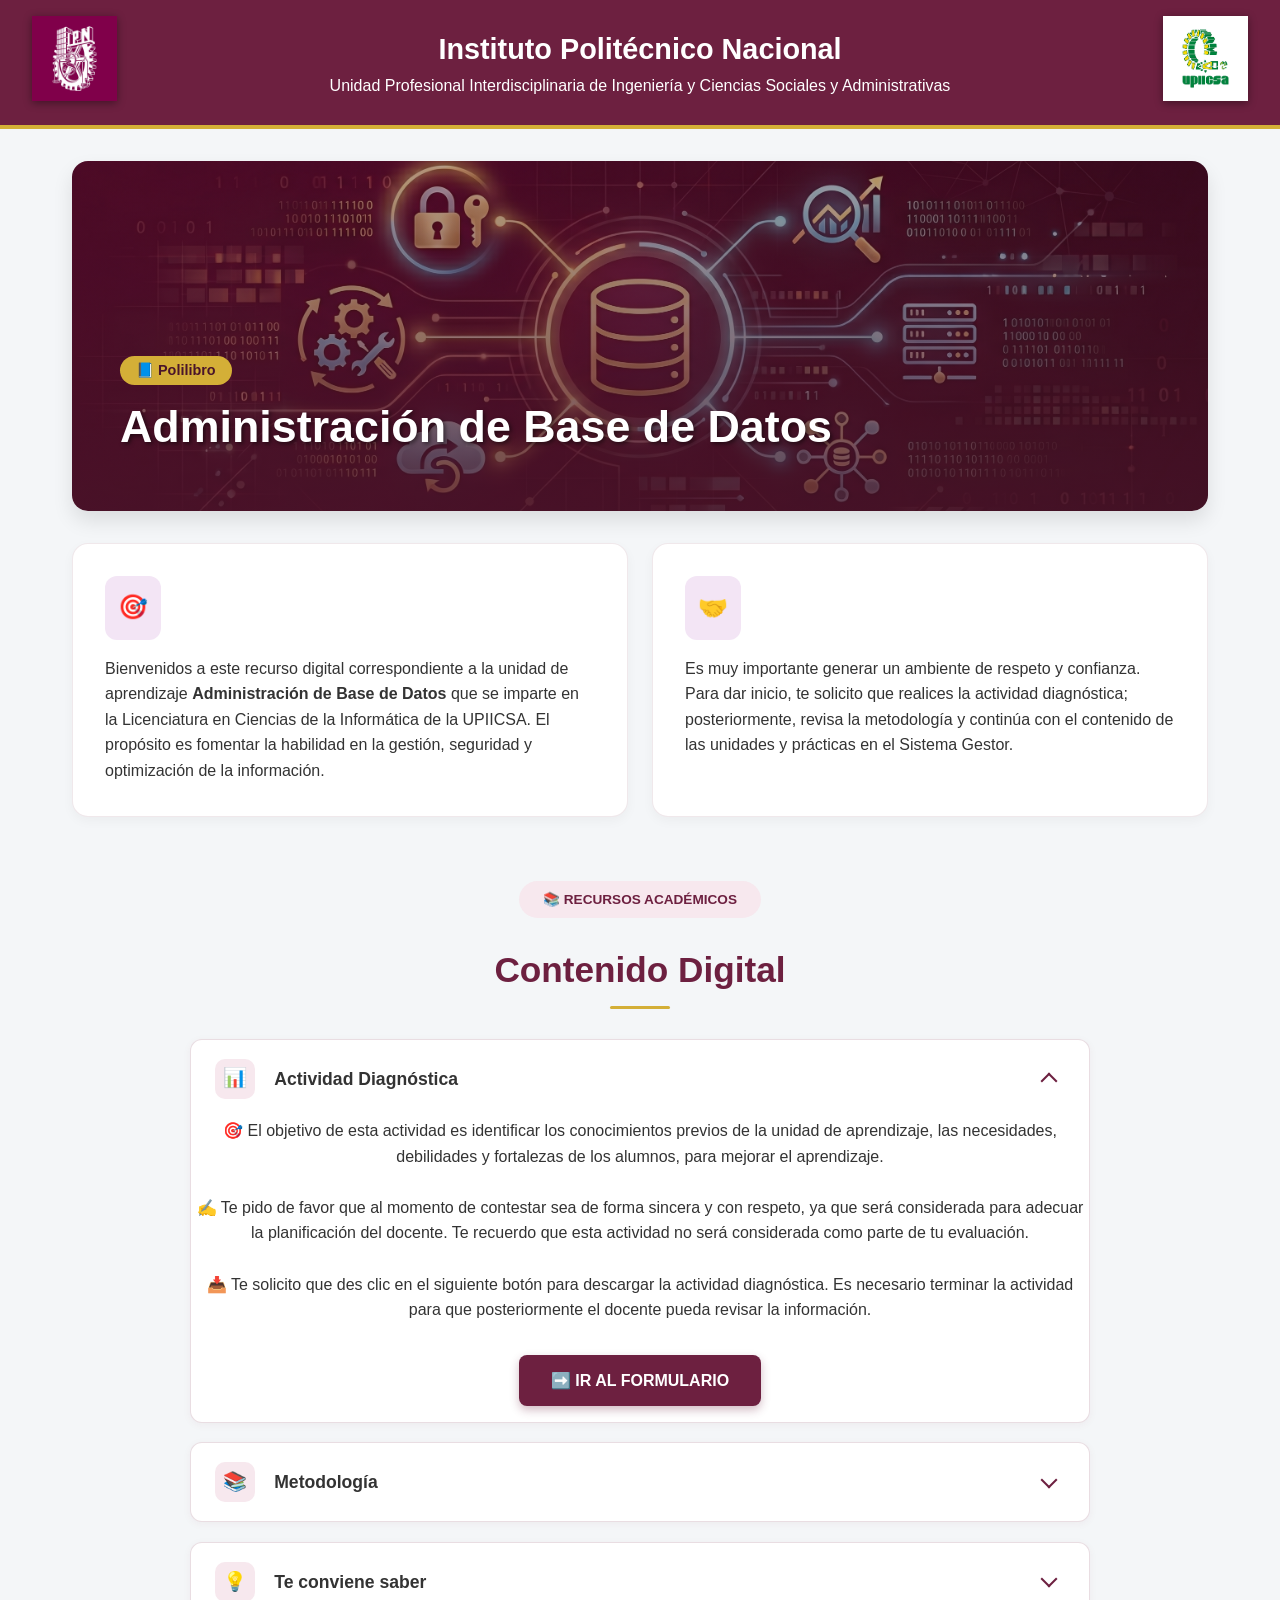
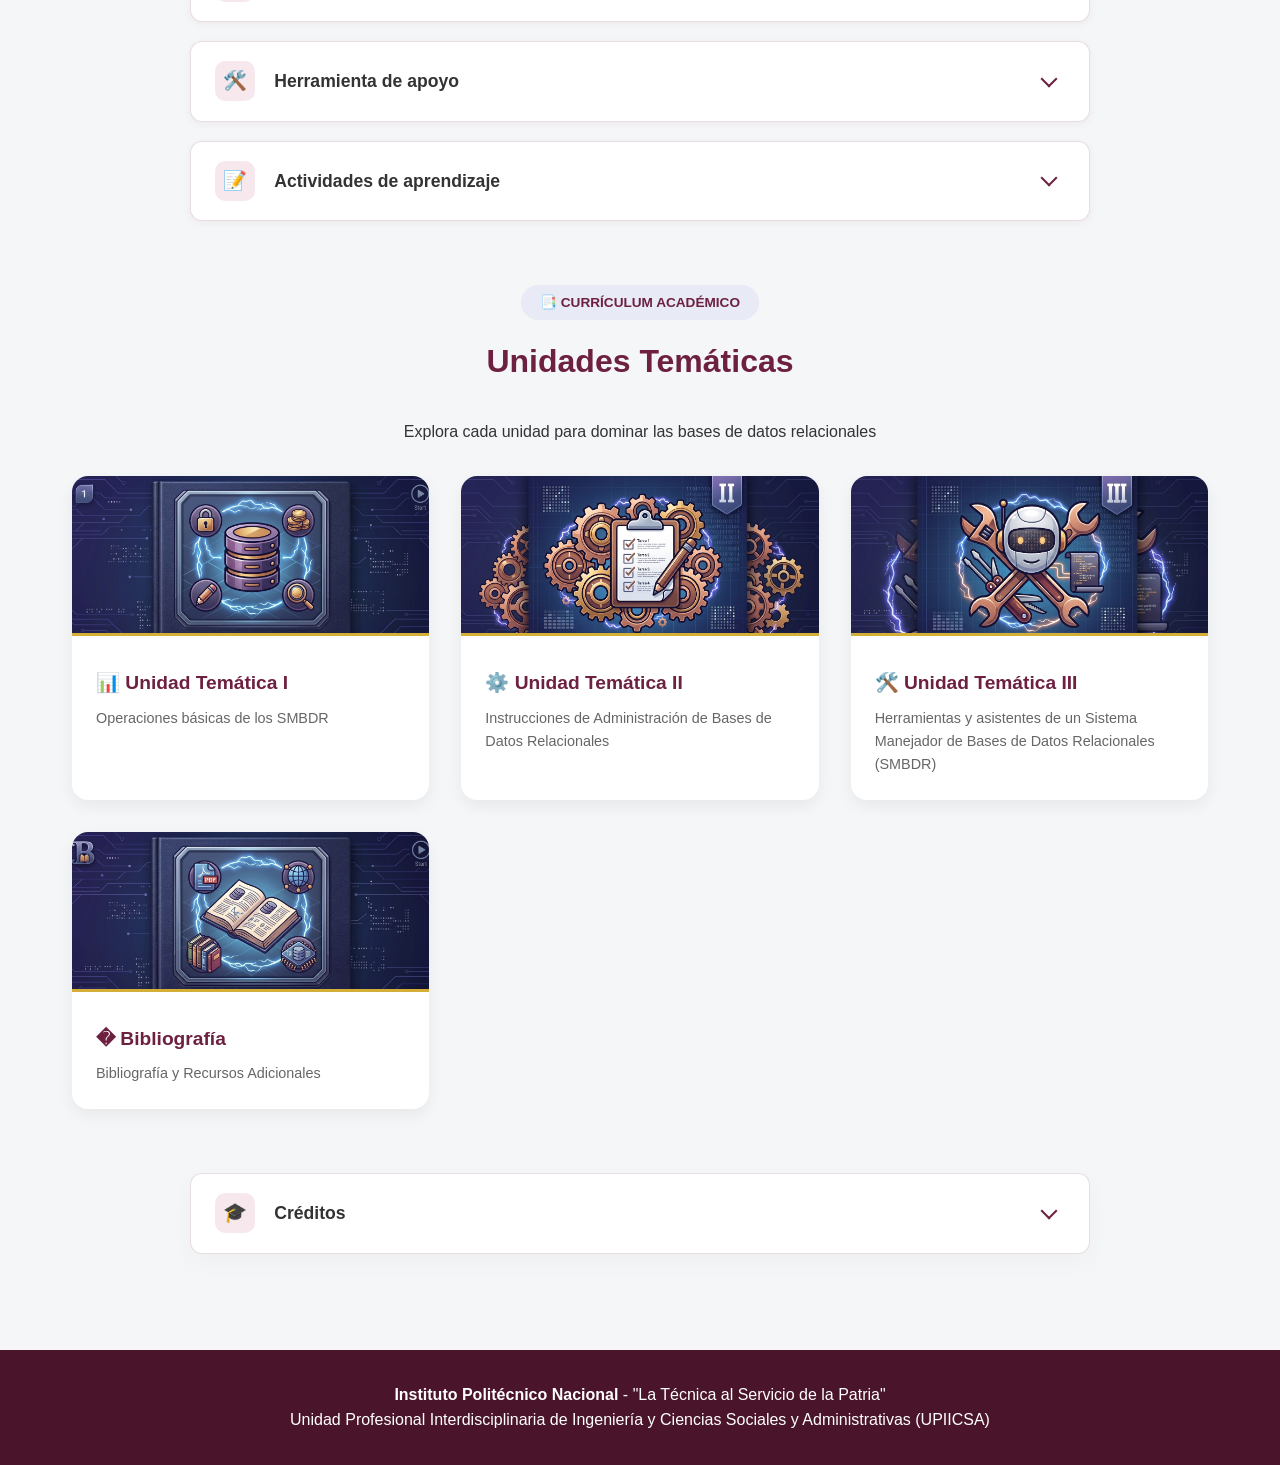
==== index.html @ f5499cb6 "Se adapta la estrucutura del inicio a la solicitada, se agrega bibliografía y glosario, e imagenes" ====
<!DOCTYPE html>
<html lang="es">
<head>
    <meta charset="UTF-8">
    <meta name="viewport" content="width=device-width, initial-scale=1.0">
    <title>Polilibro: Administración de Base de Datos | IPN</title>
    <link rel="stylesheet" href="css/style.css">
</head>
<body>

    <header class="header-institucional">
        <div class="logo">
            <img src="pictures/logoIPN.jpg" alt="Escudo IPN">
        </div>
        <div class="titulos-encabezado">
            <h1>Instituto Politécnico Nacional</h1>
            <div class="subtitle">Unidad Profesional Interdisciplinaria de Ingeniería y Ciencias Sociales y Administrativas</div>
        </div>
        <div class="logo">
            <img src="pictures/logoUPIICSA.png" alt="Escudo UPIICSA">
        </div>
    </header>

    <main>
        <section class="hero-banner">
            <div class="hero-content">
                <span class="tag-pill-hero">📘 Polilibro</span>
                <h2>Administración de Base de Datos</h2>
            </div>
        </section>

        <section class="intro-grid">
            <div class="intro-card">
                <span class="icono-intro">🎯</span>
                <p>Bienvenidos a este recurso digital correspondiente a la unidad de aprendizaje <strong>Administración de Base de Datos</strong> que se imparte en la Licenciatura en Ciencias de la Informática de la UPIICSA. El propósito es fomentar la habilidad en la gestión, seguridad y optimización de la información.</p>
            </div>
            <div class="intro-card">
                <span class="icono-intro">🤝</span>
                <p>Es muy importante generar un ambiente de respeto y confianza. Para dar inicio, te solicito que realices la actividad diagnóstica; posteriormente, revisa la metodología y continúa con el contenido de las unidades y prácticas en el Sistema Gestor.</p>
            </div>
        </section>

        <!-- 3. CONTENIDO DIGITAL (ACORDEÓN) -->
        <section class="seccion-centrada">
            <div style="text-align: center;">
                <span class="tag-pill-recursos">📚 RECURSOS ACADÉMICOS</span>
            </div>
            <h2 class="titulo-morado-linea">Contenido Digital</h2>
            
            <div class="acordeon-container">
                <!-- Actividad Diagnóstica -->
                <details class="acordeon-item" open>
                    <summary>
                        <div class="summary-izq">
                            <span class="icono-box">📊</span> Actividad Diagnóstica
                        </div>
                    </summary>
                    <div class="acordeon-content">
                        <p>🎯 El objetivo de esta actividad es identificar los conocimientos previos de la unidad de aprendizaje, las necesidades, debilidades y fortalezas de los alumnos, para mejorar el aprendizaje.</p>
                        <br>
                        <p>✍️ Te pido de favor que al momento de contestar sea de forma sincera y con respeto, ya que será considerada para adecuar la planificación del docente. Te recuerdo que esta actividad no será considerada como parte de tu evaluación.</p>
                        <br>
                        <p>📥 Te solicito que des clic en el siguiente botón para descargar la actividad diagnóstica. Es necesario terminar la actividad para que posteriormente el docente pueda revisar la información.</p>
                        <div style="text-align: center; margin-top: 2rem; margin-bottom: 1rem;">
                            <a href="#" target="_blank" class="btn-formulario">➡️ IR AL FORMULARIO</a>
                        </div>
                    </div>
                </details>

                <!-- Metodología -->
                <details class="acordeon-item">
                    <summary>
                        <div class="summary-izq">
                            <span class="icono-box">📚</span> Metodología
                        </div>
                    </summary>
                    <div class="acordeon-content"><p>Aprendizaje basado en casos prácticos y diseño de arquitecturas.</p></div>
                </details>

                <!-- Te conviene saber -->
                <details class="acordeon-item">
                    <summary>
                        <div class="summary-izq">
                            <span class="icono-box">💡</span> Te conviene saber
                        </div>
                    </summary>
                    <div class="acordeon-content"><p>Herramientas como ROLLUP y CUBE te darán una ventaja competitiva.</p></div>
                </details>

                <!-- Herramienta de apoyo -->
                <details class="acordeon-item">
                    <summary>
                        <div class="summary-izq">
                            <span class="icono-box">🛠️</span> Herramienta de apoyo
                        </div>
                    </summary>
                    <div class="acordeon-content"><p>Descarga un cliente SQL como DBeaver o DataGrip.</p></div>
                </details>

                <!-- Actividades de aprendizaje -->
                <details class="acordeon-item">
                    <summary>
                        <div class="summary-izq">
                            <span class="icono-box">📝</span> Actividades de aprendizaje
                        </div>
                    </summary>
                    <div class="acordeon-content"><p>Prácticas por unidad: Tablespaces, Roles y Respaldos.</p></div>
                </details>
            </div>
        </section>

        <section class="seccion-centrada">
            <span class="tag-pill">📑 CURRÍCULUM ACADÉMICO</span>
            <h2 class="titulo-morado">Unidades Temáticas</h2>
            <p style="color: var(--gris-texto); margin-bottom: 2rem;">Explora cada unidad para dominar las bases de datos relacionales</p>

            <div class="unidades-cards-grid">
                <a href="paginas/unidad1.html" class="unidad-card-img">
                    <img src="pictures/uni1.png" alt="Unidad 1">
                    <div class="unidad-card-body">
                        <h3>📊 Unidad Temática I</h3>
                        <p>Operaciones básicas de los SMBDR</p>
                    </div>
                </a>

                <a href="paginas/unidad2.html" class="unidad-card-img">
                    <img src="pictures/uni2.png" alt="Unidad 2">
                    <div class="unidad-card-body">
                        <h3>⚙️ Unidad Temática II</h3>
                        <p>Instrucciones de Administración de Bases de Datos Relacionales</p>
                    </div>
                </a>

                <a href="paginas/unidad3.html" class="unidad-card-img">
                    <img src="pictures/uni3.png" alt="Unidad 3">
                    <div class="unidad-card-body">
                        <h3>🛠️ Unidad Temática III</h3>
                        <p>Herramientas y asistentes de un Sistema Manejador de Bases de Datos Relacionales (SMBDR)</p>
                    </div>
                </a>

                <a href="paginas/bibliografia.html" class="unidad-card-img">
                    <img src="pictures/bibliografia.png" alt="Bibliografía">
                    <div class="unidad-card-body">
                        <h3>� Bibliografía</h3>
                        <p>Bibliografía y Recursos Adicionales</p>
                    </div>
                </a>

            </div>
        </section>

        <details class="acordeon-item creditos-section" style="max-width: 900px; margin: 3rem auto 1rem auto;">
            <summary>
                <div class="summary-izq">
                    <span class="icono-box">🎓</span> Créditos
                </div>
            </summary>
            <div class="acordeon-content" style="background-color: var(--blanco);">
                
                <div class="credito-item">
                    <h4>🏛️ Instituto Politécnico Nacional</h4>
                    <p>Unidad Profesional Interdisciplinaria de Ingeniería y Ciencias Sociales y Administrativas (UPIICSA)</p>
                </div>

                <div class="credito-item">
                    <h4>🏛️ Subdirección Academica</h4>
                    <p>Unidad de Tecnología Educativa y Campus Virtual</p>
                </div>

                <div class="credito-divisor">
                    <h4>✍️ Autores</h4>
                </div>

                <div class="credito-item">
                    <p class="autor-nombre"><strong>M. en E. Ruth Blas Vázquez</strong></p>
                    <p class="autor-desc">Información del docente próximamentA EDITAR</p>
                </div>

                <div class="credito-divisor">
                    <h4>⚙️ Producción</h4>
                </div>

                <div class="credito-item">
                    <h4>📁 Jefatura UTEyCV</h4>
                    <p>Ing. A EDITAR</p>
                </div>

                <div class="credito-item">
                    <h4>📐 Diseño instruccional</h4>
                    <p>Alexis Uriel Cadena Pérez (Servicio Social)</p>
                </div>

                <div class="credito-item">
                    <h4>🎨 Diseño gráfico</h4>
                    <p>Alexis Uriel Cadena Pérez (Servicio Social)</p>
                </div>

                <div class="credito-item">
                    <h4>💻 Programación web</h4>
                    <p>Alexis Uriel Cadena Pérez (Servicio Social)</p>
                </div>

            </div>
        </details>
    </main>

    <footer class="footer-institucional">
        <p><strong>Instituto Politécnico Nacional</strong> - "La Técnica al Servicio de la Patria"</p>
        <p>Unidad Profesional Interdisciplinaria de Ingeniería y Ciencias Sociales y Administrativas (UPIICSA)</p>
    </footer>

</body>
</html>
---- css/style.css ----
/* style.css - Diseño del Polilibro IPN */

html {
    /* Le dice al navegador que deje un margen superior al hacer clic en un enlace interno */
    scroll-padding-top: 160px; 
    
    /* Agrega un efecto de deslizamiento suave al hacer scroll (opcional pero muy recomendado) */
    scroll-behavior: smooth; 
}

/* Paleta de colores institucionales IPN */
:root {
    --guinda: #6D2040;
    --guinda-oscuro: #4A152A;
    --blanco: #FFFFFF;
    --gris-fondo: #F4F6F8;
    --gris-texto: #333333;
    --dorado: #D4AF37;

}

* {
    margin: 0;
    padding: 0;
    box-sizing: border-box;
    font-family: 'Segoe UI', Tahoma, Geneva, Verdana, sans-serif;
}

body {
    background-color: var(--gris-fondo);
    color: var(--gris-texto);
    line-height: 1.6;

    /* === NUEVAS REGLAS PARA EL FOOTER === */
    display: flex;
    flex-direction: column;
    min-height: 100vh; /* 100vh significa el 100% de la altura visible de la ventana */
}

/* Encabezado Institucional */
header {
    background-color: var(--guinda);
    color: var(--blanco);
    padding: 1rem 2rem; 
    display: flex;
    justify-content: space-between;
    align-items: center;
    border-bottom: 4px solid var(--dorado);
}

.titulos-encabezado {
    text-align: center;
    flex-grow: 1; /* Permite que el texto tome el espacio central disponible */
    padding: 0 1rem;
}

header h1 {
    font-size: 1.8rem;
    font-weight: 600;
}

/* Estilos para los escudos */
.logo img {
    height: 85px; /* Controla qué tan altos se ven los escudos */
    width: auto;
    object-fit: contain;
    filter: drop-shadow(0px 2px 4px rgba(0,0,0,0.4)); /* Sombreado sutil para resaltar sobre el guinda */
    transition: transform 0.3s ease;
}

.logo img:hover {
    transform: scale(1.05); /* Pequeño efecto al pasar el mouse */
}

/* Ajuste para pantallas pequeñas (Celulares) */
@media (max-width: 768px) {
    header {
        flex-direction: column;
        gap: 1rem;
    }
    .logo img {
        height: 65px;
    }
}

/* Barra de Navegación */
nav {
    background-color: var(--guinda-oscuro);
    padding: 0.8rem 2rem;
    /* === NUEVAS REGLAS PARA FIJAR LA BARRA === */
    position: sticky;
    top: 0; /* Le indica que se pegue justo en el borde superior (0px) */
    z-index: 1000; /* Asegura que la barra pase por ENCIMA del texto y no por debajo */
    box-shadow: 0 4px 6px rgba(0,0,0,0.3); /* Le agrega una sombra para que resalte al scrollear */
}

nav ul {
    list-style: none;
    display: flex;
    gap: 2rem;
    flex-wrap: wrap;
}

nav a {
    color: var(--blanco);
    text-decoration: none;
    font-weight: 500;
    transition: color 0.3s;
}

nav a:hover {
    color: var(--dorado);
}

/* Contenedor Principal */
main {
    max-width: 1200px;
    margin: 2rem auto;
    padding: 0 2rem;
}

/* Sección de Presentación */
.hero {
    background-color: var(--blanco);
    padding: 3rem;
    border-radius: 8px;
    box-shadow: 0 4px 6px rgba(0,0,0,0.05);
    margin-bottom: 2rem;
    border-left: 6px solid var(--guinda);
}

.hero h2 {
    color: var(--guinda);
    margin-bottom: 1rem;
    font-size: 2rem;
}

/* Grid de Unidades Temáticas con Numeración Automática */
.unidades-grid {
    display: grid;
    grid-template-columns: repeat(auto-fit, minmax(300px, 1fr));
    gap: 1.5rem;
    margin-top: 2rem;
    counter-reset: unidad; /* 1. Inicia el contador general de unidades */
}

.unidad-card {
    background: var(--blanco);
    padding: 1.5rem;
    border-radius: 8px;
    box-shadow: 0 2px 4px rgba(0,0,0,0.05);
    transition: transform 0.2s, box-shadow 0.2s;
    border-top: 4px solid var(--dorado);
    counter-increment: unidad; /* 2. Suma 1 al contador por cada tarjeta */
}

.unidad-card:hover {
    transform: translateY(-5px);
    box-shadow: 0 6px 12px rgba(0,0,0,0.1);
}

.unidad-card h3 {
    color: var(--guinda);
    margin-bottom: 0.5rem;
    font-size: 1.2rem;
}

/* === AQUÍ OCURRE LA MAGIA DE LA NUMERACIÓN === */
.unidad-card ul {
    list-style-type: none; /* 3. Quita las viñetas de puntitos */
    margin-left: 0;
    margin-top: 0.8rem;
    padding-left: 0;
    counter-reset: subtema; /* 4. Reinicia el contador de subtemas en cada tarjeta */
}

.unidad-card li {
    counter-increment: subtema; /* 5. Suma 1 a cada subtema de la lista */
    margin-bottom: 0.5rem;
    position: relative;
    padding-left: 2.2rem; /* 6. Deja espacio a la izquierda para el número */
    font-size: 0.95rem;
}

.unidad-card li::before {
    content: counter(unidad) "." counter(subtema); /* 7. Escribe "1.1", "2.1", etc. */
    position: absolute;
    left: 0;
    color: var(--guinda); /* Color institucional para los números */
    font-weight: bold;
}

/* Pie de página */
footer {
    background-color: var(--guinda-oscuro);
    color: var(--blanco);
    text-align: center;
    padding: 2rem;
    margin-top: 3rem;
}

/* Botón para entrar a las unidades */
.btn-unidad {
    display: inline-block;
    margin-top: 1.2rem;
    padding: 0.6rem 1.2rem;
    background-color: var(--guinda);
    color: var(--blanco);
    text-decoration: none;
    border-radius: 4px;
    font-size: 0.9rem;
    font-weight: bold;
    transition: background-color 0.3s;
}

.btn-unidad:hover {
    background-color: var(--dorado);
    color: var(--guinda-oscuro);
}

/* =========================================
   NUEVO DISEÑO DASHBOARD (INICIO)
   ========================================= */

/* Hero Banner con Imagen de Fondo */
.hero-banner {
    /* Cambia la URL por la imagen retro/tecnológica que vayas a usar */
    background: linear-gradient(rgba(74, 21, 42, 0.4), rgba(74, 21, 42, 0.8)), url('../pictures/banner.png');
    background-size: cover;
    background-position: center;
    border-radius: 16px;
    height: 350px;
    display: flex;
    align-items: flex-end;
    padding: 3rem;
    margin-bottom: 2rem;
    box-shadow: 0 10px 20px rgba(0,0,0,0.1);
}

.hero-content h2 {
    color: var(--blanco);
    font-size: 2.8rem;
    text-shadow: 2px 2px 4px rgba(0,0,0,0.5);
    margin-top: 0.5rem;
}

/* Etiquetas estilo "Píldora" */
.tag-pill-hero {
    background-color: var(--dorado);
    color: var(--guinda-oscuro);
    padding: 0.4rem 1rem;
    border-radius: 20px;
    font-weight: bold;
    font-size: 0.9rem;
}

.tag-pill {
    background-color: #E8EAF6;
    color: var(--guinda);
    padding: 0.4rem 1.2rem;
    border-radius: 20px;
    font-weight: 600;
    font-size: 0.85rem;
    display: inline-block;
    margin-bottom: 1rem;
}

/* Tarjetas de Introducción Superiores */
.intro-grid {
    display: grid;
    grid-template-columns: 1fr 1fr;
    gap: 1.5rem;
    margin-bottom: 4rem;
}

.intro-card {
    background-color: var(--blanco);
    padding: 2rem;
    border-radius: 16px;
    box-shadow: 0 4px 12px rgba(0,0,0,0.04);
    border: 1px solid rgba(109, 32, 64, 0.1);
}

.icono-intro {
    background-color: #F3E5F5;
    padding: 0.8rem;
    border-radius: 12px;
    font-size: 1.5rem;
    display: inline-block;
    margin-bottom: 1rem;
}

/* Secciones centradas (Contenido Digital y Unidades) */
.seccion-centrada {
    text-align: center;
    margin-bottom: 4rem;
}

.titulo-morado {
    color: var(--guinda);
    font-size: 2rem;
    margin-bottom: 2rem;
}

/* Grid de las Unidades con Imagen (Tarjetas visuales) */
.unidades-cards-grid {
    display: grid;
    grid-template-columns: repeat(auto-fit, minmax(280px, 1fr));
    gap: 2rem;
    text-align: left; /* Regresa el texto a la izquierda dentro de las tarjetas */
}

.unidad-card-img {
    background-color: var(--blanco);
    border-radius: 16px;
    overflow: hidden;
    text-decoration: none;
    color: var(--gris-texto);
    box-shadow: 0 6px 16px rgba(0,0,0,0.06);
    transition: transform 0.3s ease, box-shadow 0.3s ease;
    display: block; /* Para que toda la tarjeta sea clickable */
}

.unidad-card-img:hover {
    transform: translateY(-8px);
    box-shadow: 0 12px 24px rgba(109, 32, 64, 0.15); /* Sombra guinda al hacer hover */
}

.unidad-card-img img {
    width: 100%;
    height: 160px;
    object-fit: cover;
    border-bottom: 3px solid var(--dorado);
}

.unidad-card-body {
    padding: 1.5rem;
}

.unidad-card-body h3 {
    color: var(--guinda);
    font-size: 1.2rem;
    margin-bottom: 0.5rem;
}

.unidad-card-body p {
    font-size: 0.9rem;
    color: #666;
}

/* =========================================
   DISEÑO DEL CONTENIDO DIGITAL (Acordeón Guinda/Oro)
   ========================================= */

/* Píldora Superior (Recursos Académicos) */
.tag-pill-recursos {
    background-color: #F7E8EE; /* Fondo guinda muy claro */
    color: #6D2040; /* Texto guinda IPN */
    padding: 0.5rem 1.5rem;
    border-radius: 25px;
    font-weight: 600;
    font-size: 0.85rem;
    display: inline-flex;
    align-items: center;
    gap: 0.5rem;
    margin-bottom: 1.5rem;
}

/* Título Principal con la línea inferior dorada */
.titulo-morado-linea {
    color: #6D2040; /* Texto Guinda */
    font-size: 2.2rem;
    margin-bottom: 2.5rem;
    position: relative;
    display: inline-block;
}

.titulo-morado-linea::after {
    content: '';
    position: absolute;
    bottom: -10px;
    left: 50%;
    transform: translateX(-50%);
    width: 60px;
    height: 3px;
    background-color: #D4AF37; /* Línea decorativa dorada IPN */
    border-radius: 2px;
}

/* Contenedor del Acordeón */
.acordeon-container {
    max-width: 900px;
    margin: 0 auto;
    display: flex;
    flex-direction: column;
    gap: 1.2rem;
}

/* Tarjeta individual del acordeón */
.acordeon-item {
    background-color: var(--blanco);
    border: 1px solid rgba(109, 32, 64, 0.15); /* Borde guinda transparente */
    border-radius: 12px;
    overflow: hidden;
    box-shadow: 0 2px 8px rgba(109, 32, 64, 0.05); /* Sombra guinda muy sutil */
    transition: all 0.3s ease;
}

.acordeon-item:hover {
    box-shadow: 0 4px 12px rgba(109, 32, 64, 0.15);
    border-color: #6D2040; /* El borde se pinta de guinda al pasar el mouse */
}

/* Encabezado clickable del acordeón */
.acordeon-item summary {
    padding: 1.2rem 1.5rem;
    font-weight: 600;
    font-size: 1.1rem;
    color: #333333; /* Texto gris oscuro */
    cursor: pointer;
    list-style: none;
    display: flex;
    align-items: center;
    justify-content: space-between;
    user-select: none;
}

.acordeon-item summary::-webkit-details-marker {
    display: none;
}

/* Acomodo del texto y el ícono a la izquierda */
.summary-izq {
    display: flex;
    align-items: center;
}

/* Cuadro de fondo para los íconos */
.icono-box {
    background-color: #F7E8EE; /* Fondo guinda claro */
    width: 40px;
    height: 40px;
    border-radius: 10px;
    margin-right: 1.2rem;
    font-size: 1.2rem;
    display: inline-flex;
    align-items: center;
    justify-content: center;
}

/* Flechita personalizada a la derecha (Dibujada con CSS en lugar de texto) */
.acordeon-item summary::after {
    content: ''; /* Quitamos la letra V */
    display: inline-block;
    width: 10px; /* Ancho de la flecha */
    height: 10px; /* Alto de la flecha */
    border-right: 2.5px solid #6D2040; /* Línea derecha guinda */
    border-bottom: 2.5px solid #6D2040; /* Línea inferior guinda */
    transform: rotate(45deg); /* Rotamos el cuadrado para que apunte hacia abajo */
    transition: transform 0.3s ease;
    margin-right: 10px;
    margin-top: -5px; /* Ajuste para centrarla verticalmente */
}

/* Al abrir el acordeón, la flecha gira hacia arriba */
.acordeon-item[open] summary::after {
    transform: rotate(225deg);
    margin-top: 5px; /* Ajuste fino al girar */
}

/* =========================================
   BOTÓN DEL FORMULARIO (Actividad Diagnóstica)
   ========================================= */

.btn-formulario {
    background-color: #6D2040; /* Guinda IPN */
    color: #ffffff;
    padding: 0.8rem 2rem;
    border-radius: 8px;
    text-decoration: none;
    font-weight: bold;
    display: inline-block;
    transition: background-color 0.3s ease, transform 0.2s ease, color 0.3s ease;
    box-shadow: 0 4px 10px rgba(109, 32, 64, 0.3); /* Sombra guinda */
}

.btn-formulario:hover {
    background-color: #D4AF37; /* Cambia a Dorado IPN al pasar el mouse */
    transform: translateY(-2px);
    color: #4A152A; /* El texto se vuelve guinda oscuro para contrastar con el dorado */
}


/* =========================================
   SECCIÓN DE CRÉDITOS (Diseño Visual Premium)
   ========================================= */

/* Suavizamos el borde y añadimos una sombra muy tenue para darle profundidad */
.creditos-section {
    border: 1px solid rgba(109, 32, 64, 0.15);
    border-radius: 12px;
    box-shadow: 0 8px 24px rgba(0,0,0,0.03);
}

/* Damos mucho más "respiro" (padding) adentro de la caja */
.creditos-section .acordeon-content {
    padding: 1.5rem 2.5rem 2.5rem 2.5rem;
}

.credito-item {
    margin-bottom: 1.8rem;
    text-align: left;
}

/* Títulos más limpios, oscuros y con mejor peso visual */
.credito-item h4 {
    color: #2D3748; /* Gris oscuro muy elegante */
    font-size: 1.05rem;
    font-weight: 600;
    margin-bottom: 0.4rem;
    display: flex;
    align-items: center;
    gap: 0.6rem;
}

/* Textos descriptivos mejor alineados y con un tono más suave */
.credito-item p {
    margin-left: 2.1rem; /* Alineación perfecta con el título, saltando el emoji */
    color: #4A5568; /* Gris medio para no cansar la vista */
    font-size: 0.95rem;
    margin-bottom: 0;
    line-height: 1.5;
}

/* === LA MAGIA: Divisores con línea inferior para separar secciones === */
.credito-divisor {
    margin-top: 3rem;
    margin-bottom: 1.5rem;
    padding-bottom: 0.5rem;
    border-bottom: 2px solid rgba(109, 32, 64, 0.1); /* Línea guinda muy tenue */
}

.credito-divisor h4 {
    color: #6D2040; /* Guinda IPN */
    font-size: 1.1rem;
    font-weight: 700;
    text-transform: uppercase; /* Letras mayúsculas para denotar sección */
    letter-spacing: 0.5px;
    display: flex;
    align-items: center;
    gap: 0.5rem;
    margin: 0;
}

/* Ajustes especiales para el bloque de Autores */
.autor-nombre {
    margin-left: 0 !important;
    color: #2D3748 !important;
    font-size: 1.05rem !important;
    font-weight: 600;
}

.autor-desc {
    margin-left: 0 !important;
    font-style: italic;
    color: #718096 !important;
    margin-top: 0.2rem !important;
}
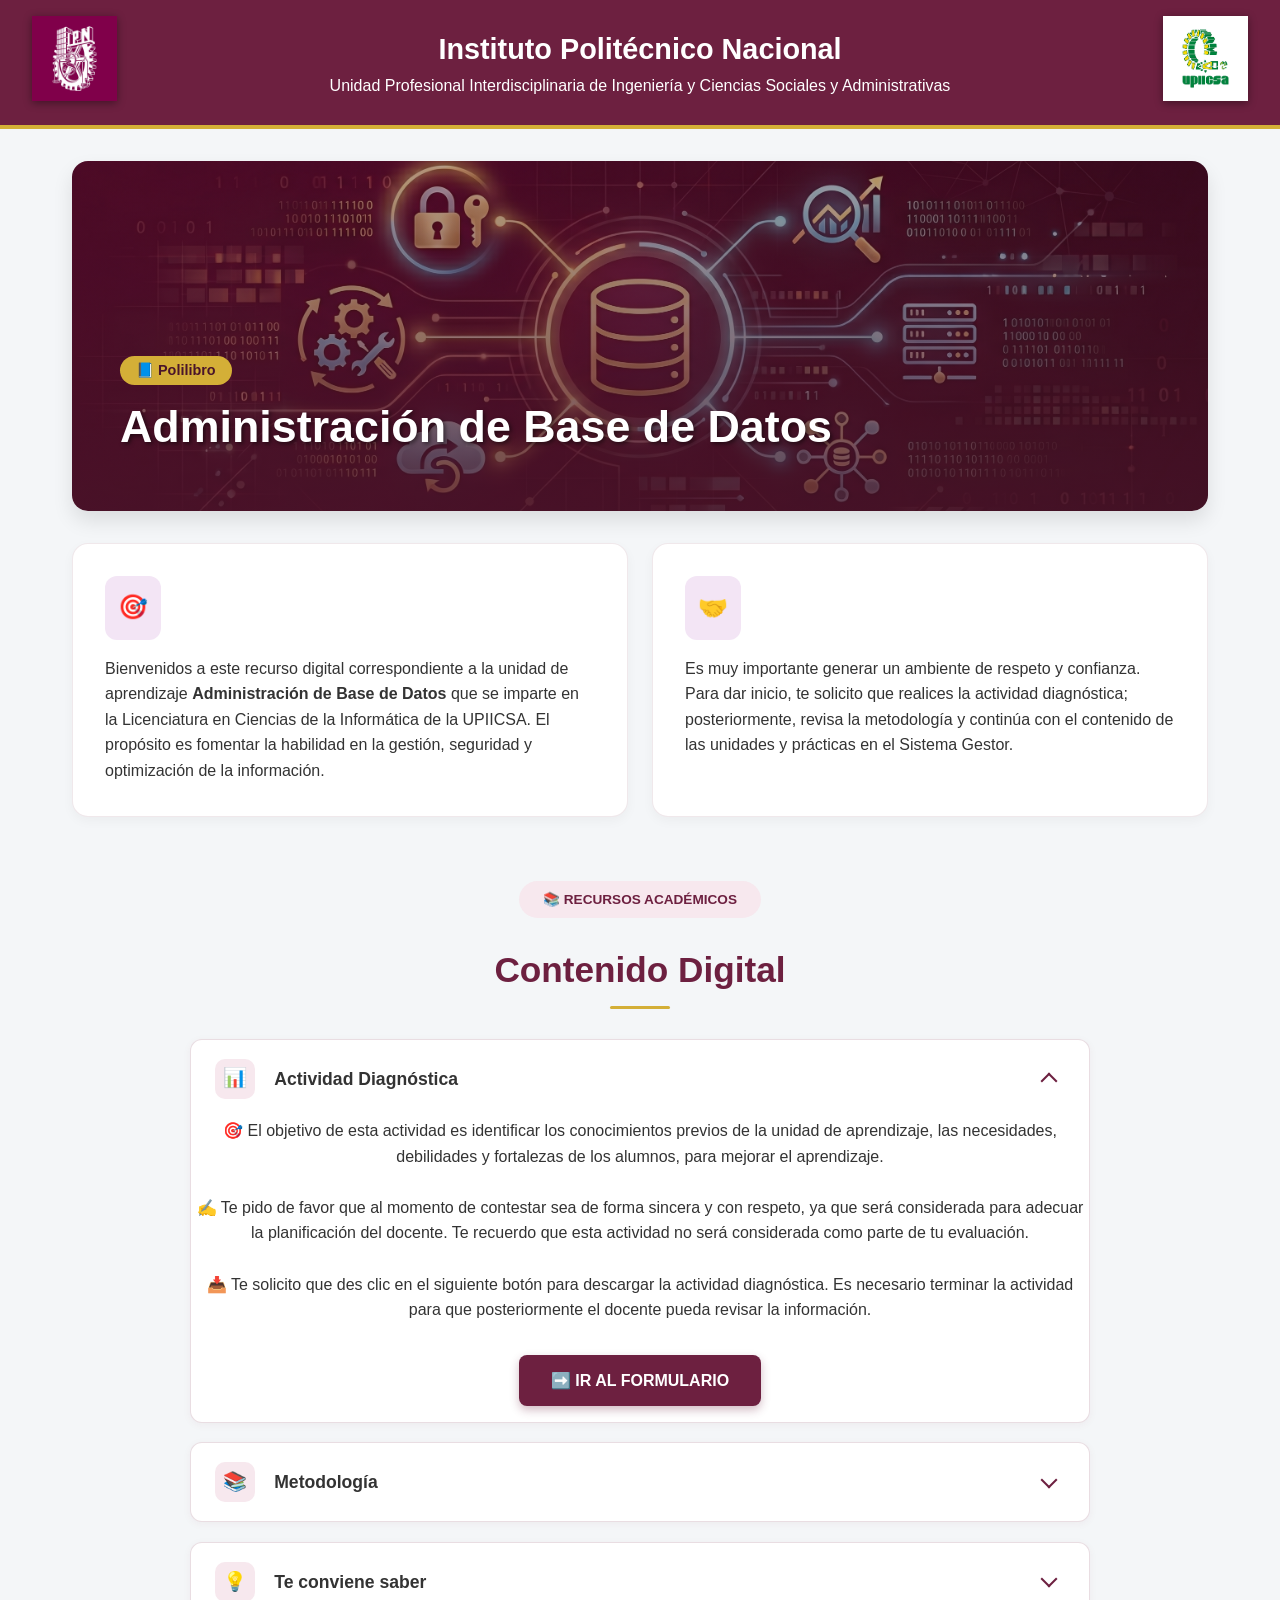
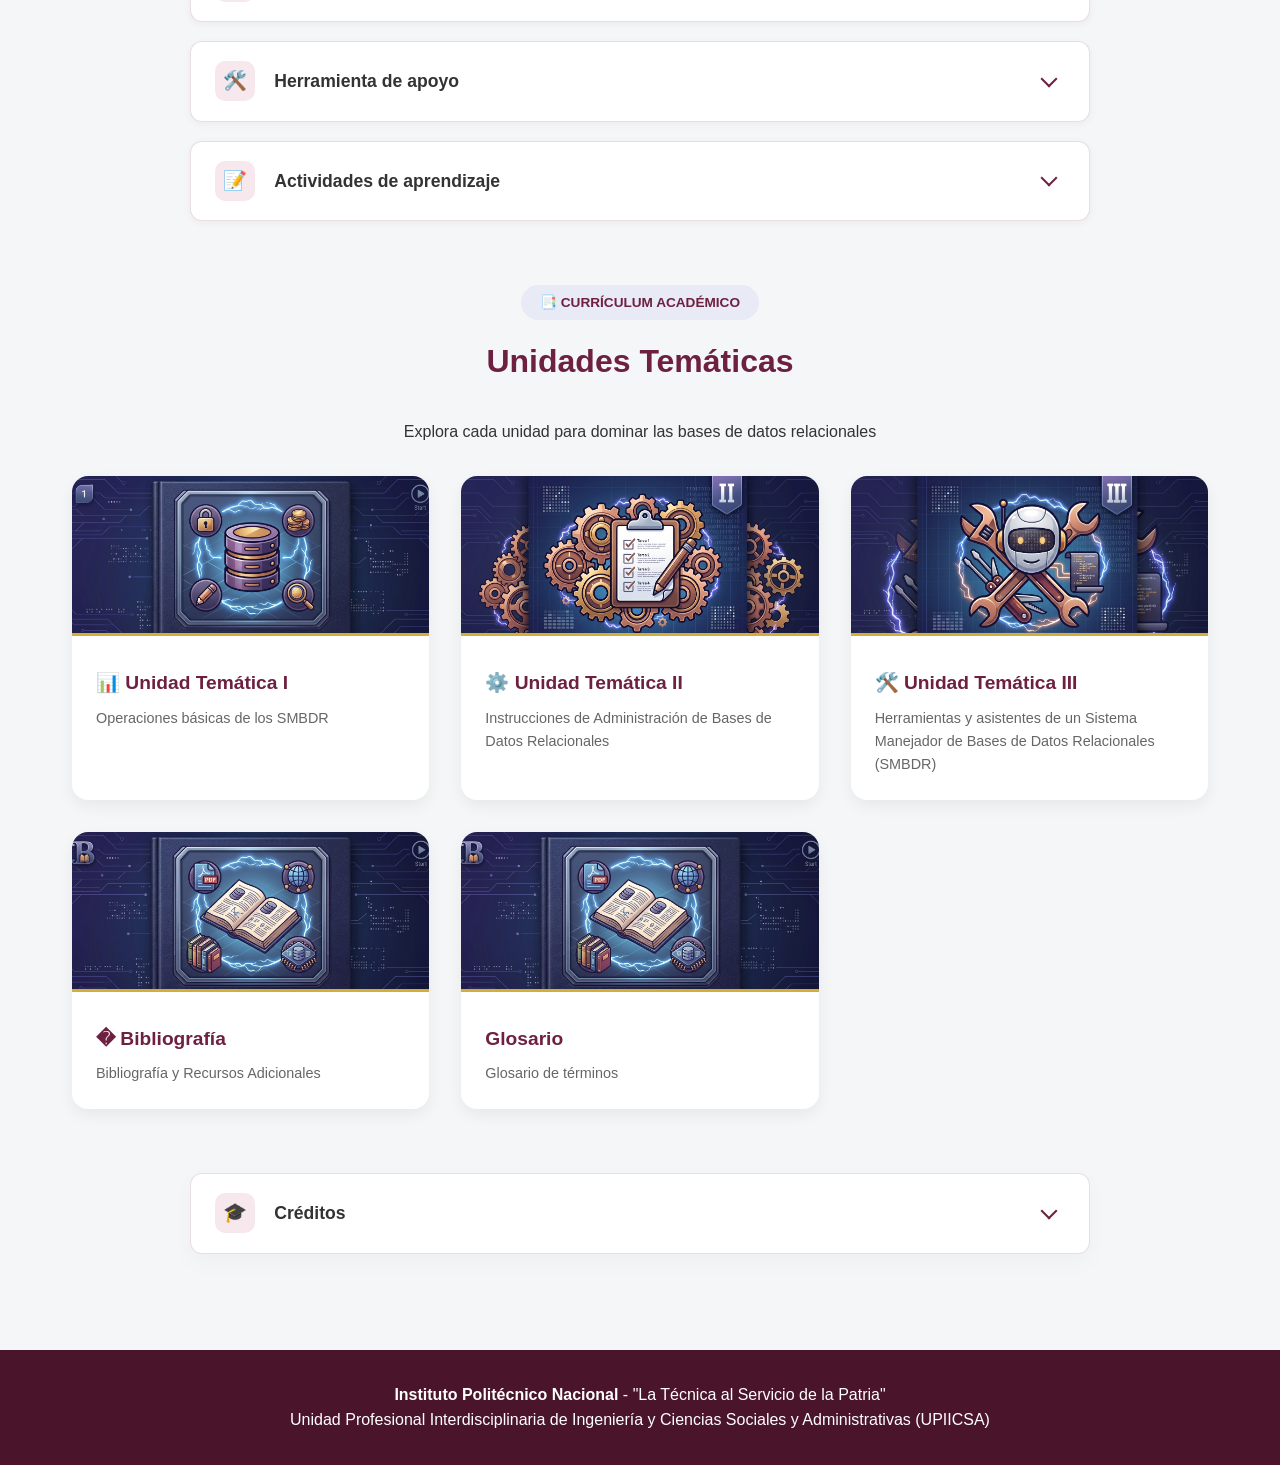
==== commit d4e19de0: "Se agregan las unidades de competencia y un contenedor al incio de cada unidad con el fin de que se " ====
--- a/index.html
+++ b/index.html
@@ -147,6 +147,14 @@
                     </div>
                 </a>
 
+                <a href="paginas/glosario.html" class="unidad-card-img">
+                    <img src="pictures/bibliografia.png" alt="Glosario">
+                    <div class="unidad-card-body">
+                        <h3> Glosario</h3>
+                        <p>Glosario de términos</p>
+                    </div>
+                </a>
+
             </div>
         </section>
 
@@ -188,13 +196,13 @@
 
                 <div class="credito-item">
                     <h4>📐 Diseño instruccional</h4>
-                    <p>Alexis Uriel Cadena Pérez (Servicio Social)</p>
-                </div>
-
-                <div class="credito-item">
+                    <p>In. A EDITAR</p>
+                </div>
+
+                <!-- <div class="credito-item">
                     <h4>🎨 Diseño gráfico</h4>
                     <p>Alexis Uriel Cadena Pérez (Servicio Social)</p>
-                </div>
+                </div> -->
 
                 <div class="credito-item">
                     <h4>💻 Programación web</h4>
--- a/css/style.css
+++ b/css/style.css
@@ -94,11 +94,20 @@
     box-shadow: 0 4px 6px rgba(0,0,0,0.3); /* Le agrega una sombra para que resalte al scrollear */
 }
 
+/* Elementos del botón móvil ocultos en computadora */
+.menu-toggle {
+    display: none;
+}
+.menu-boton {
+    display: none;
+}
+
 nav ul {
     list-style: none;
     display: flex;
     gap: 2rem;
     flex-wrap: wrap;
+    justify-content: center;
 }
 
 nav a {
@@ -565,4 +574,207 @@
     font-style: italic;
     color: #718096 !important;
     margin-top: 0.2rem !important;
+}
+
+/* =========================================
+   DISEÑO RESPONSIVO GLOBAL (Celulares y Tablets)
+   ========================================= */
+@media (max-width: 768px) {
+    
+    /* 1. Encabezado Institucional */
+    .header-institucional {
+        flex-direction: column;
+        text-align: center;
+        padding: 1.2rem 1rem;
+        gap: 1rem;
+    }
+
+    .header-institucional .logo img {
+        height: 55px; /* Hacemos los escudos del IPN y UPIICSA más compactos */
+    }
+
+    .header-institucional h1 {
+        font-size: 1.4rem;
+    }
+
+    .header-institucional .subtitle {
+        font-size: 0.85rem;
+    }
+
+    /* 2. Menú de Hamburguesa Desplegable (Móvil) */
+    nav {
+        padding: 0;
+        width: 100%;
+    }
+
+    .menu-boton {
+        display: block; /* Mostramos el botón en celular */
+        background-color: #4A152A; /* Guinda oscuro */
+        color: white;
+        text-align: center;
+        padding: 1rem;
+        font-weight: 600;
+        font-size: 1.1rem;
+        cursor: pointer;
+        border-bottom: 1px solid rgba(255, 255, 255, 0.1);
+    }
+
+    nav ul {
+        display: none; /* Ocultamos los enlaces por defecto */
+        flex-direction: column; /* Los apilamos hacia abajo */
+        gap: 0;
+        padding: 0;
+        width: 100%;
+        background-color: #6D2040; /* Guinda IPN */
+    }
+
+    nav ul li {
+        text-align: center;
+        border-top: 1px solid rgba(255, 255, 255, 0.1);
+        width: 100%;
+    }
+
+    nav ul li a {
+        display: block; /* Área clicable en todo el ancho */
+        padding: 1.2rem;
+    }
+
+    /* La magia: Cuando se toca "Menú" (se activa el checkbox oculto), se muestra la lista */
+    .menu-toggle:checked ~ ul {
+        display: flex;
+    }
+    
+    /* 3. Hero Banner y Tarjetas de Introducción (Inicio) */
+    .hero-banner {
+        height: 250px;
+        padding: 1.5rem;
+        align-items: center; /* Centramos el texto en móviles */
+        justify-content: center;
+        text-align: center;
+    }
+
+    .hero-content h2 {
+        font-size: 2rem;
+    }
+
+    .intro-grid {
+        grid-template-columns: 1fr; /* Apila las tarjetas de presentación una sobre otra */
+        gap: 1rem;
+        margin-bottom: 2.5rem;
+    }
+
+    /* 4. Títulos Generales */
+    .titulo-morado-linea {
+        font-size: 1.8rem;
+        margin-bottom: 2rem;
+    }
+
+    /* 5. Acordeones (Glosario, Bibliografía y Contenido Digital) */
+    .acordeon-item summary {
+        padding: 1rem 1.2rem;
+        font-size: 1rem;
+    }
+
+    .icono-box {
+        width: 32px;
+        height: 32px;
+        font-size: 1rem;
+        margin-right: 0.8rem;
+    }
+
+    .acordeon-content {
+        padding: 1rem 1.2rem 1.2rem 1.2rem;
+    }
+
+    /* 6. Sección de Créditos (Ajustes de espaciado) */
+    .creditos-section .acordeon-content {
+        padding: 1.2rem;
+    }
+
+    .credito-item p {
+        margin-left: 1.8rem; /* Se ajusta la sangría al tamaño del nuevo ícono */
+    }
+
+    /* 7. Páginas de las Unidades (Tema 1.1, 1.2, etc.) */
+    main section[id^="tema"] {
+        padding: 1.5rem !important; /* Reduce los márgenes blancos en celulares */
+        margin-bottom: 1.5rem !important;
+    }
+
+    /* 8. Pie de Página */
+    .footer-institucional {
+        padding: 1.5rem 1rem;
+        font-size: 0.85rem;
+    }
+}
+
+/* =========================================
+   TARJETA DE TEMARIO (Índice de Unidad)
+   ========================================= */
+
+.temario-card {
+    background-color: var(--blanco);
+    border-radius: 8px;
+    padding: 2rem;
+    margin-bottom: 2.5rem; /* Separación antes de que empiecen los temas */
+    box-shadow: 0 4px 15px rgba(0, 0, 0, 0.05);
+    border-top: 6px solid var(--guinda); /* Borde superior grueso institucional */
+}
+
+.temario-titulo {
+    color: var(--guinda-oscuro);
+    font-size: 1.15rem;
+    margin-bottom: 1rem;
+    display: flex;
+    align-items: center;
+    gap: 0.8rem;
+}
+
+.icono-temario {
+    font-size: 1.3rem;
+}
+
+.temario-lista {
+    list-style: none; /* Quitamos las viñetas de círculo negro por defecto */
+    padding-left: 0;
+    margin: 0;
+}
+
+/* Estilo para cada fila del temario */
+.temario-lista li {
+    padding: 1rem 0;
+    border-bottom: 1px dashed rgba(109, 32, 64, 0.3); /* Línea punteada guinda clarito */
+    display: flex;
+    align-items: center;
+}
+
+/* Evita que el último elemento tenga la línea punteada abajo */
+.temario-lista li:last-child {
+    border-bottom: none;
+    padding-bottom: 0;
+}
+
+/* Cuadrito dorado al inicio de cada tema (viñeta personalizada como en tu foto) */
+.temario-lista li::before {
+    content: '';
+    display: inline-block;
+    width: 10px;
+    height: 10px;
+    background-color: var(--dorado); 
+    margin-right: 1rem;
+    border-radius: 2px;
+}
+
+/* Estilo de los enlaces para que parezcan texto normal hasta que pases el mouse */
+.temario-lista li a {
+    color: var(--gris-texto);
+    text-decoration: none;
+    font-weight: 500;
+    font-size: 0.95rem;
+    transition: color 0.3s ease;
+    width: 100%; /* Permite dar clic en toda la línea */
+}
+
+.temario-lista li a:hover {
+    color: var(--guinda); /* Se pinta de guinda al pasar el ratón */
 }
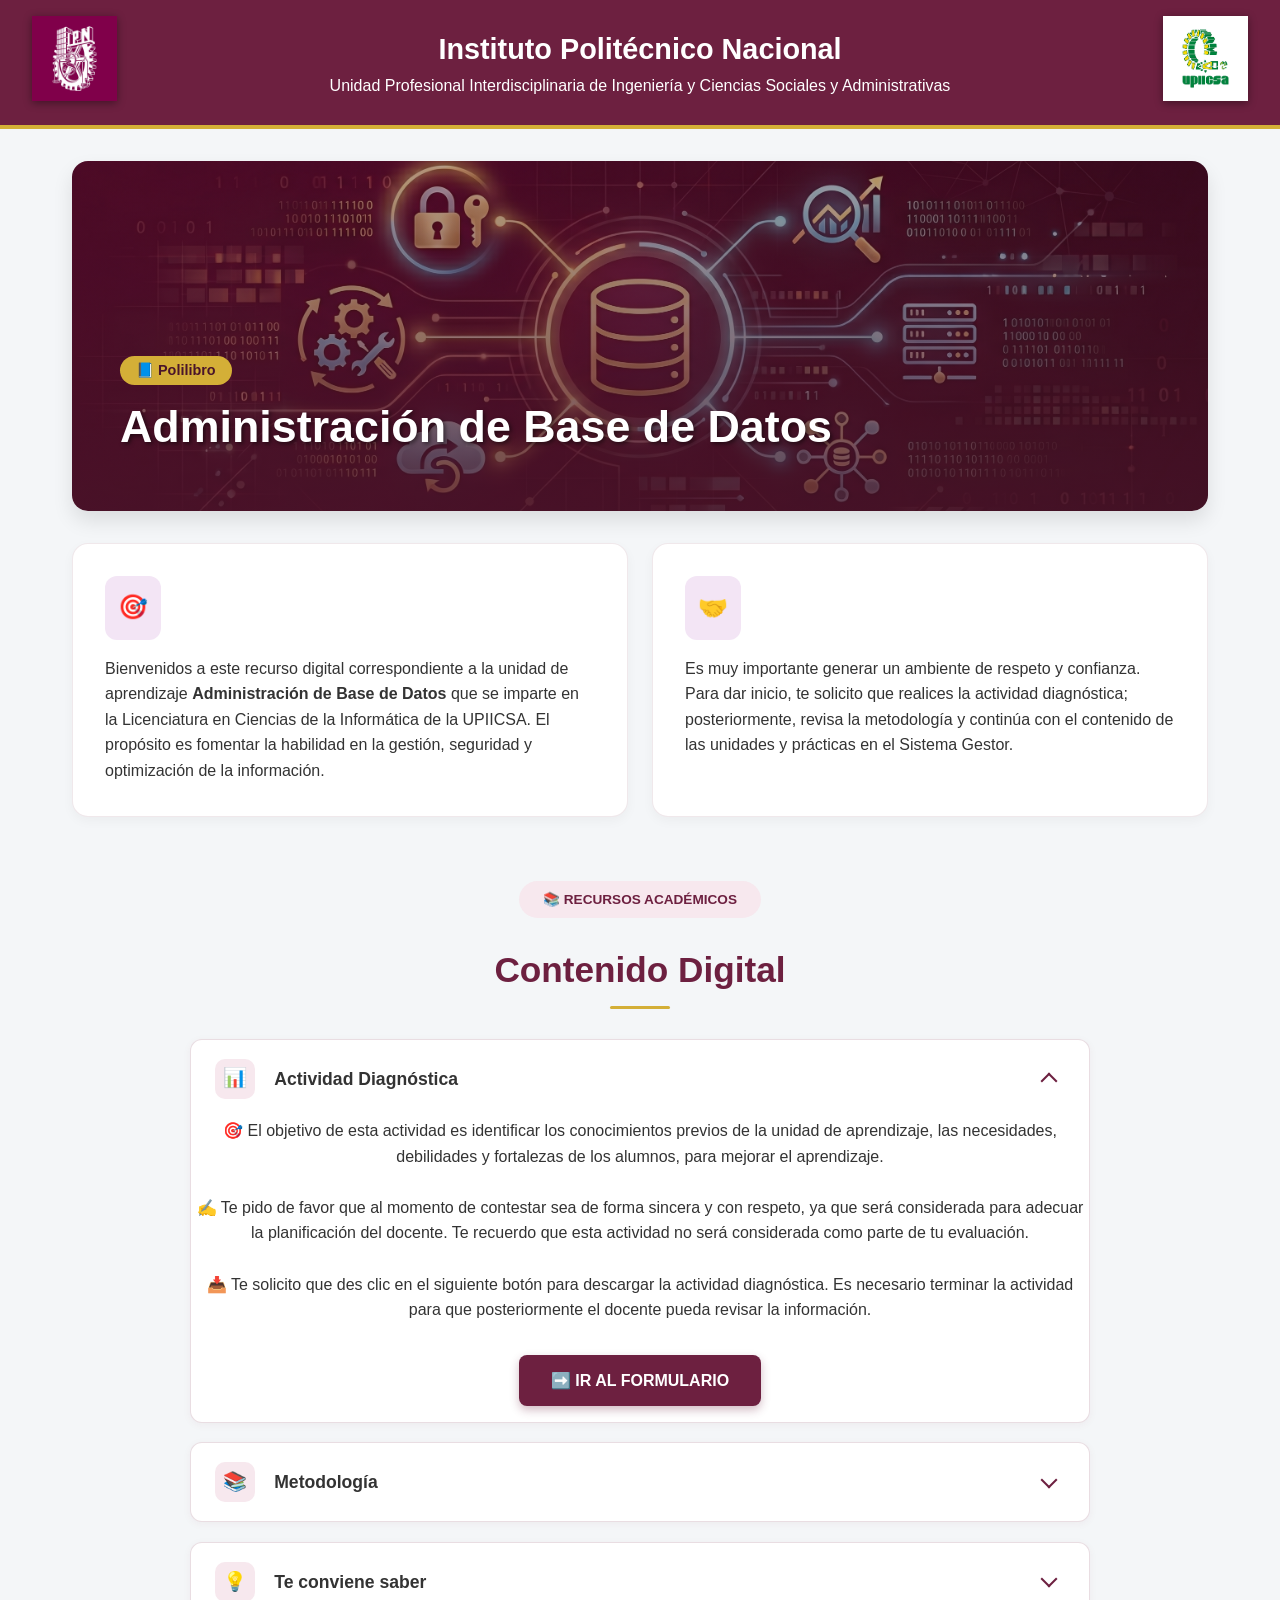
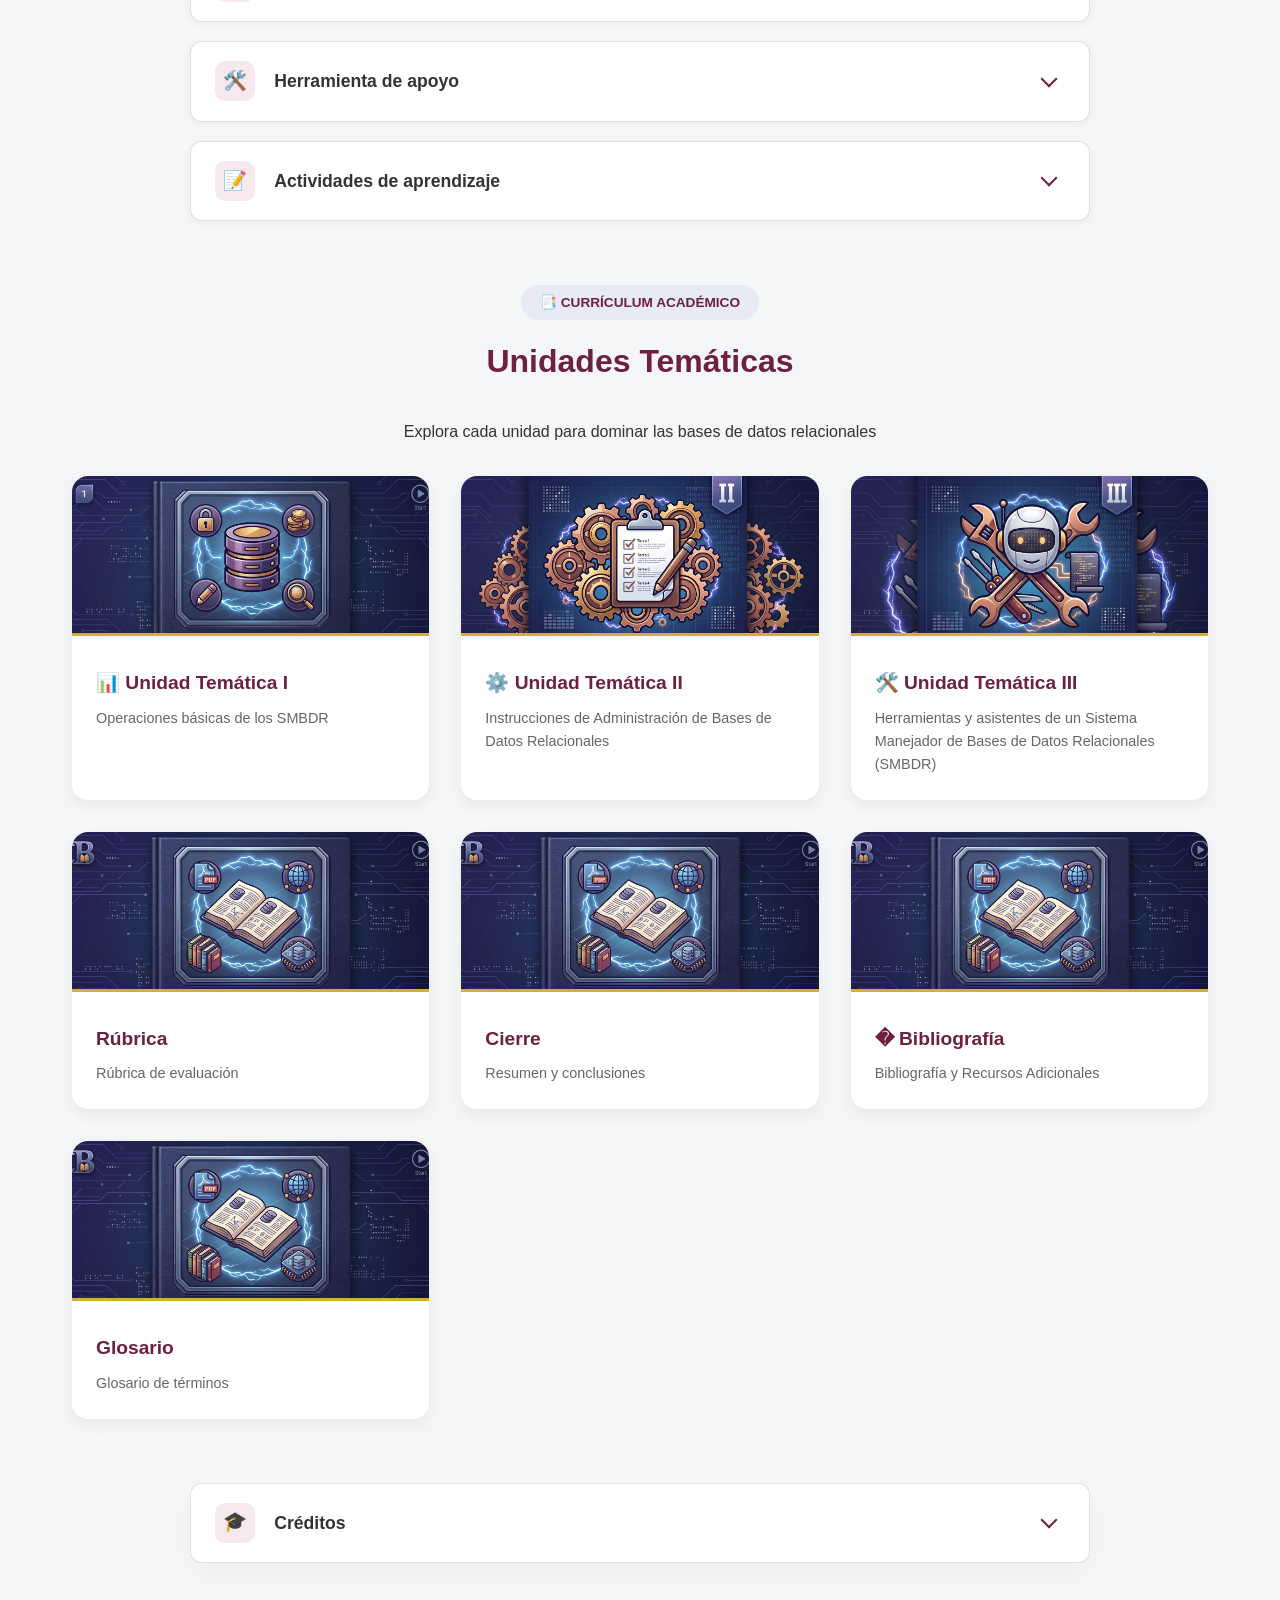
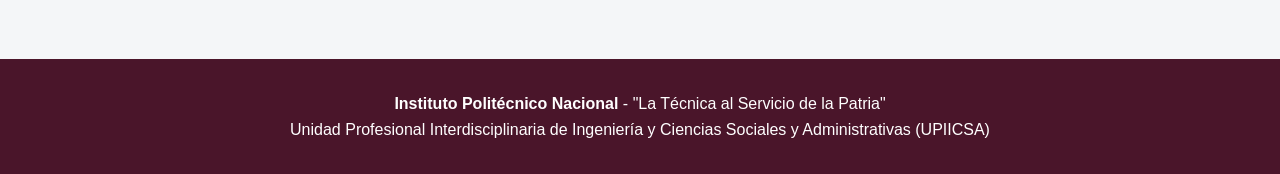
==== commit 339d2932: "Se agrega rubrica y cierre en cinta de opciones. Se agregan 3 pdf examen1 examen2 y proyecto mismas " ====
--- a/index.html
+++ b/index.html
@@ -139,6 +139,22 @@
                     </div>
                 </a>
 
+                <a href="paginas/rubrica.html" class="unidad-card-img">
+                    <img src="pictures/bibliografia.png" alt="Rúbrica">
+                    <div class="unidad-card-body">
+                        <h3> Rúbrica</h3>
+                        <p>Rúbrica de evaluación</p>
+                    </div>
+                </a>
+
+                <a href="paginas/cierre.html" class="unidad-card-img">
+                    <img src="pictures/bibliografia.png" alt="Cierre">
+                    <div class="unidad-card-body">
+                        <h3> Cierre</h3>
+                        <p>Resumen y conclusiones</p>
+                    </div>
+                </a>
+
                 <a href="paginas/bibliografia.html" class="unidad-card-img">
                     <img src="pictures/bibliografia.png" alt="Bibliografía">
                     <div class="unidad-card-body">
--- a/css/style.css
+++ b/css/style.css
@@ -777,4 +777,160 @@
 
 .temario-lista li a:hover {
     color: var(--guinda); /* Se pinta de guinda al pasar el ratón */
-}+}
+
+/* =========================================
+   DISEÑO DE LA TABLA DE RÚBRICA
+   ========================================= */
+
+.rubrica-container {
+    background-color: var(--blanco);
+    border-radius: 12px;
+    box-shadow: 0 8px 24px rgba(0,0,0,0.05);
+    overflow: hidden;
+    margin-bottom: 3rem;
+}
+
+/* Hace que la tabla sea scrolleable en móviles sin romper la página */
+.table-responsive {
+    width: 100%;
+    overflow-x: auto;
+    -webkit-overflow-scrolling: touch;
+}
+
+.rubrica-tabla {
+    width: 100%;
+    border-collapse: collapse;
+    min-width: 900px; /* Evita que las columnas se aplasten demasiado */
+}
+
+/* Encabezado de la tabla en Guinda IPN */
+.rubrica-tabla thead th {
+    background-color: var(--guinda-oscuro);
+    color: var(--blanco);
+    padding: 1.2rem;
+    text-align: left;
+    font-size: 1.05rem;
+    border-right: 1px solid rgba(255, 255, 255, 0.1);
+}
+
+.rubrica-tabla thead th:last-child {
+    border-right: none;
+}
+
+/* Celdas del cuerpo de la tabla */
+.rubrica-tabla tbody td {
+    padding: 1.2rem;
+    vertical-align: top;
+    font-size: 0.95rem;
+    color: #4A5568;
+    background-color: #FAFAFA;
+    border-bottom: 1px solid #E2E8F0;
+}
+
+/* Estilo para la primera columna (Los Criterios) */
+.criterio-titulo {
+    background-color: var(--blanco) !important;
+    color: #2D3748 !important;
+    border-right: 2px solid #E2E8F0;
+}
+
+.criterio-titulo strong {
+    font-size: 1.05rem;
+    color: var(--guinda);
+}
+
+.criterio-titulo .porcentaje {
+    color: var(--dorado);
+    font-weight: bold;
+    font-size: 0.9rem;
+    display: block;
+    margin-top: 0.3rem;
+}
+
+/* Bordes laterales de colores según la calificación (Como en tu imagen) */
+.rubrica-tabla td.col-excelente {
+    border-left: 3px solid #38A169; /* Verde */
+}
+
+.rubrica-tabla td.col-bueno {
+    border-left: 3px solid #3182CE; /* Azul */
+}
+
+.rubrica-tabla td.col-regular {
+    border-left: 3px solid #D69E2E; /* Amarillo/Naranja */
+}
+
+.rubrica-tabla td.col-deficiente {
+    border-left: 3px solid #E53E3E; /* Rojo */
+}
+
+/* Ligero sombreado en las filas al pasar el mouse */
+.rubrica-tabla tbody tr:hover td {
+    background-color: #FFFFFF;
+}
+
+
+/* =========================================
+   SECCIÓN DE EXAMEN / DESCARGA DE PDF
+   ========================================= */
+
+.examen-container {
+    background-color: var(--blanco);
+    border: 2px dashed var(--dorado); /* Borde punteado dorado para resaltar la zona */
+    border-radius: 12px;
+    padding: 2.5rem 2rem;
+    text-align: center;
+    margin-top: 4rem; /* Da un buen respiro después del último tema de la unidad */
+    margin-bottom: 2rem;
+    box-shadow: 0 8px 24px rgba(0,0,0,0.03);
+}
+
+.examen-content h3 {
+    color: var(--guinda-oscuro);
+    font-size: 1.6rem;
+    margin-bottom: 0.8rem;
+}
+
+.examen-content p {
+    color: var(--gris-texto);
+    margin-bottom: 2rem;
+    font-size: 1.05rem;
+}
+
+/* Botón de descarga con colores institucionales */
+.btn-descarga {
+    background-color: var(--guinda);
+    color: var(--blanco);
+    padding: 1rem 2.5rem;
+    border-radius: 8px;
+    text-decoration: none;
+    font-weight: bold;
+    font-size: 1.1rem;
+    display: inline-block;
+    transition: background-color 0.3s ease, transform 0.2s ease, box-shadow 0.3s ease;
+    box-shadow: 0 4px 12px rgba(109, 32, 64, 0.3);
+}
+
+.btn-descarga:hover {
+    background-color: var(--dorado); /* Cambia a dorado al pasar el mouse */
+    color: var(--guinda-oscuro);
+    transform: translateY(-3px); /* Efecto de levantamiento */
+    box-shadow: 0 6px 16px rgba(212, 175, 55, 0.4);
+}
+
+/* Ajustes móviles para la sección de descarga de examen */
+    .examen-container {
+        padding: 1.5rem;
+        margin-top: 2rem;
+    }
+
+    .examen-content h3 {
+        font-size: 1.3rem;
+    }
+
+    .btn-descarga {
+        padding: 0.8rem 1.5rem;
+        font-size: 1rem;
+        width: 100%; /* Hace que el botón ocupe todo el ancho en el celular */
+    }
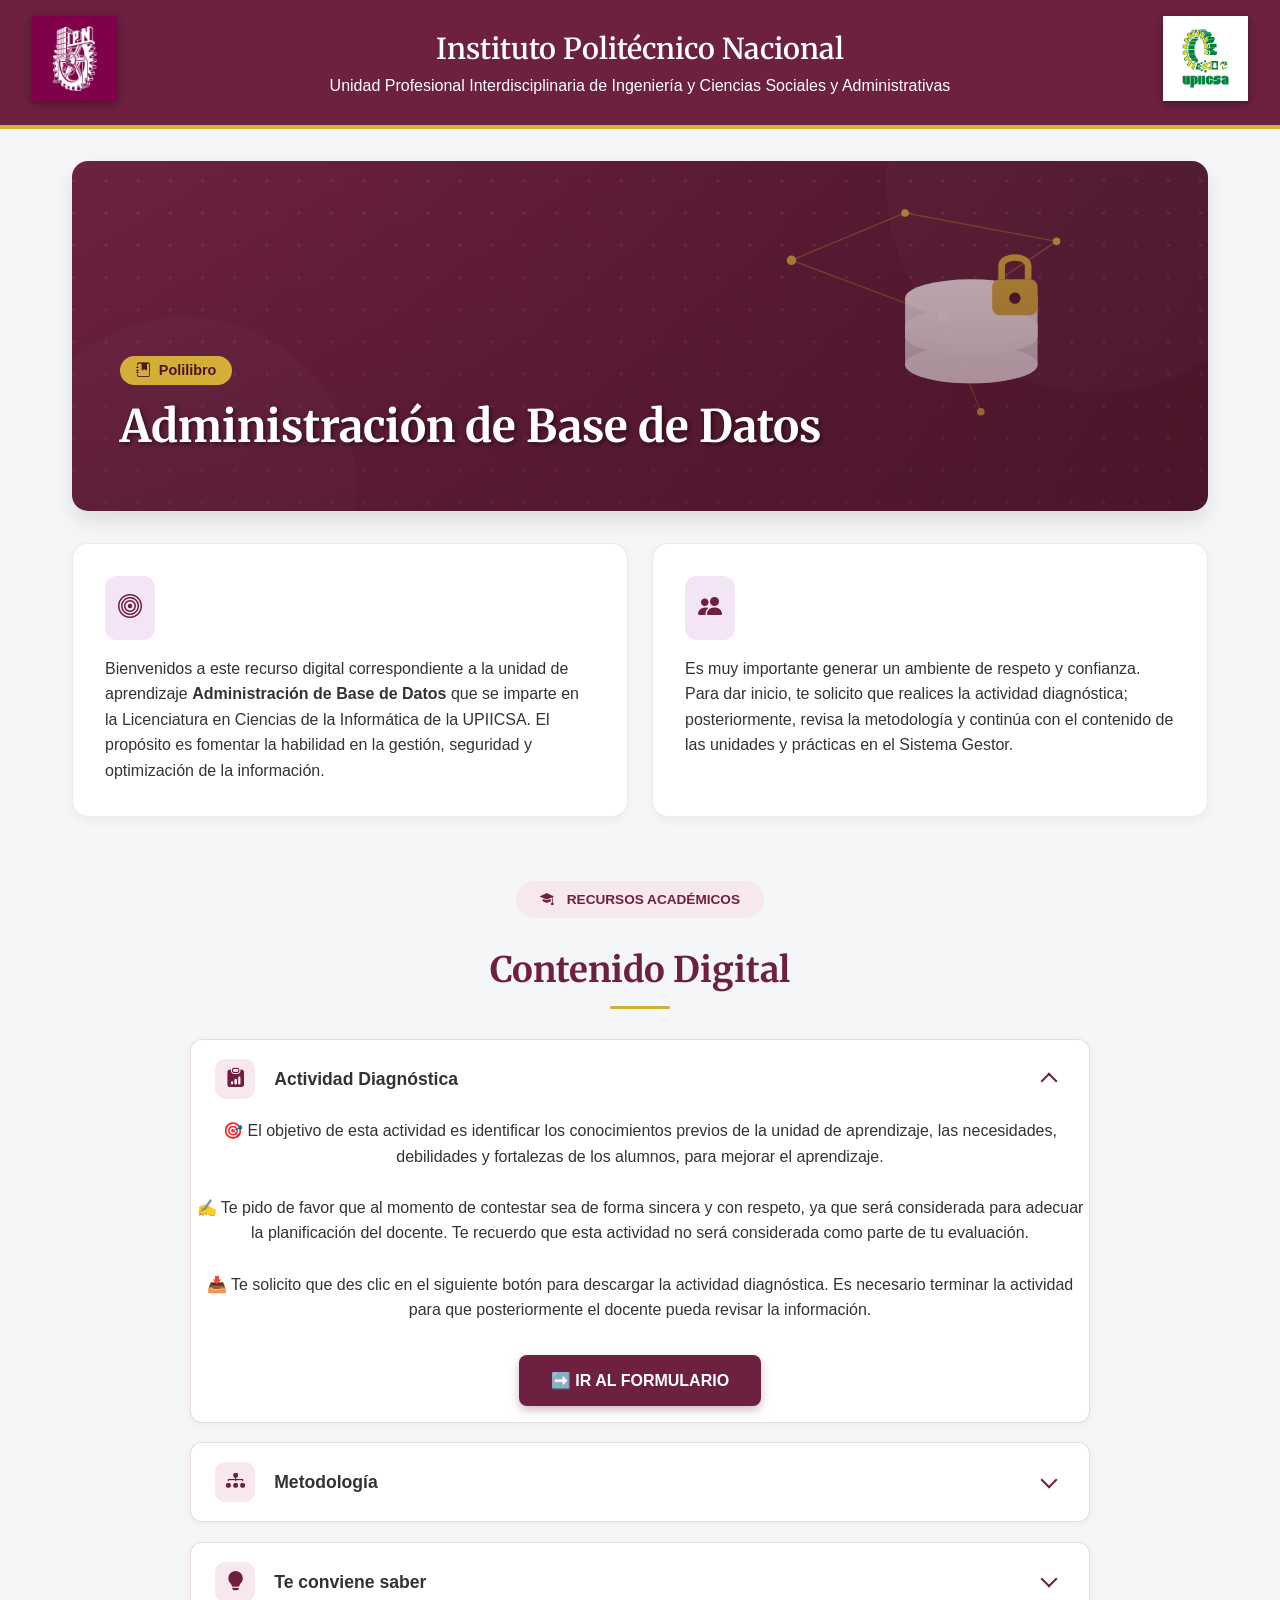
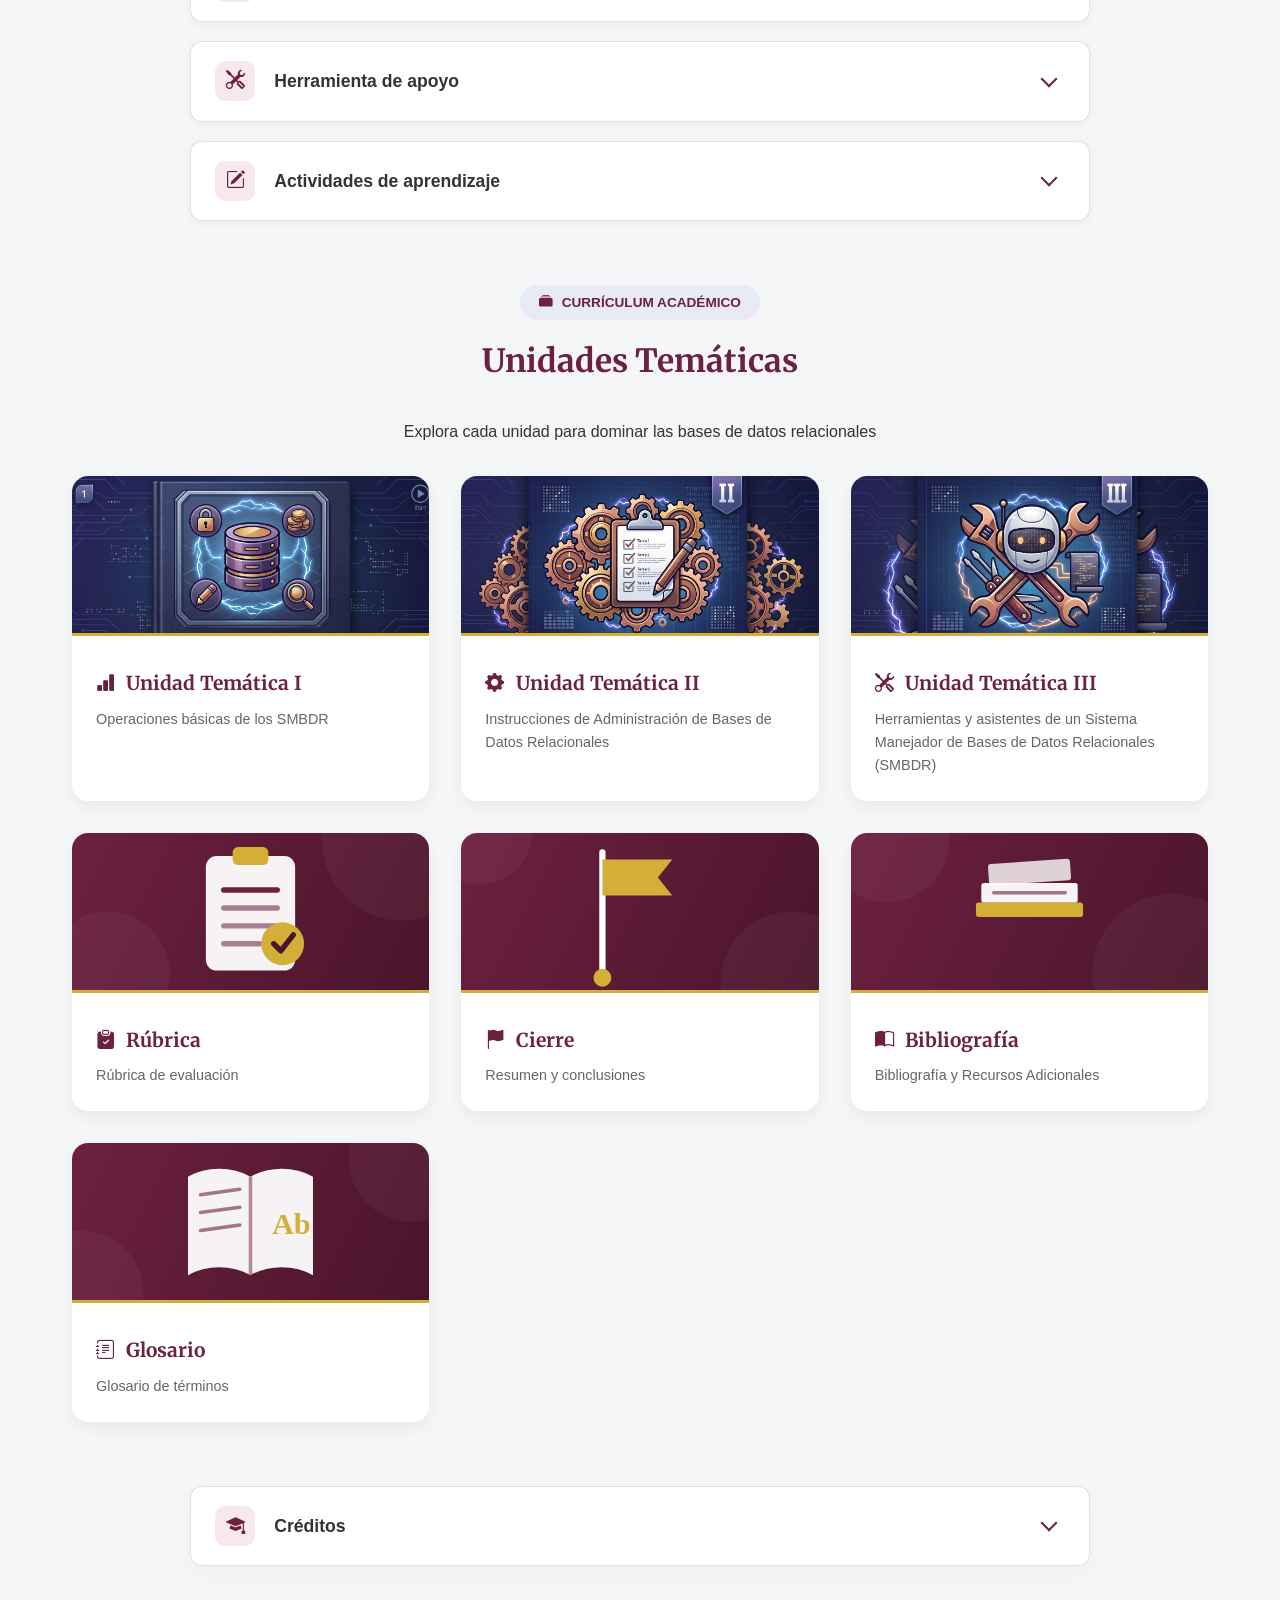
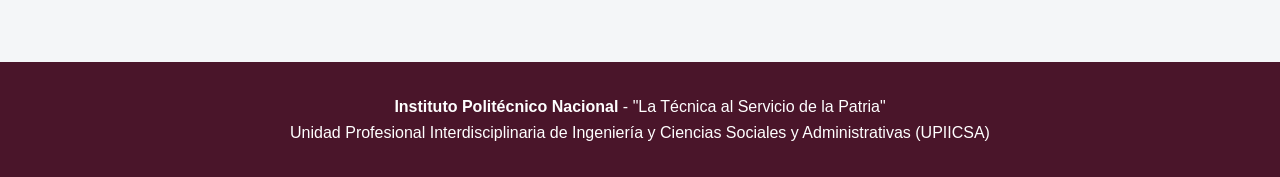
==== commit 9a99f962: "Mejora el diseño visual: tipografía, iconos, banner e imágenes de tarjetas - Agrega Merriweather (Go" ====
--- a/index.html
+++ b/index.html
@@ -5,6 +5,10 @@
     <meta name="viewport" content="width=device-width, initial-scale=1.0">
     <title>Polilibro: Administración de Base de Datos | IPN</title>
     <link rel="stylesheet" href="css/style.css">
+    <link rel="preconnect" href="https://fonts.googleapis.com">
+    <link rel="preconnect" href="https://fonts.gstatic.com" crossorigin>
+    <link href="https://fonts.googleapis.com/css2?family=Merriweather:wght@700;900&display=swap" rel="stylesheet">
+    <link rel="stylesheet" href="https://cdn.jsdelivr.net/npm/bootstrap-icons@1.11.3/font/bootstrap-icons.min.css">
 </head>
 <body>
 
@@ -24,18 +28,18 @@
     <main>
         <section class="hero-banner">
             <div class="hero-content">
-                <span class="tag-pill-hero">📘 Polilibro</span>
+                <span class="tag-pill-hero"><i class="bi bi-journal-bookmark-fill"></i> Polilibro</span>
                 <h2>Administración de Base de Datos</h2>
             </div>
         </section>
 
         <section class="intro-grid">
             <div class="intro-card">
-                <span class="icono-intro">🎯</span>
+                <span class="icono-intro"><i class="bi bi-bullseye"></i></span>
                 <p>Bienvenidos a este recurso digital correspondiente a la unidad de aprendizaje <strong>Administración de Base de Datos</strong> que se imparte en la Licenciatura en Ciencias de la Informática de la UPIICSA. El propósito es fomentar la habilidad en la gestión, seguridad y optimización de la información.</p>
             </div>
             <div class="intro-card">
-                <span class="icono-intro">🤝</span>
+                <span class="icono-intro"><i class="bi bi-people-fill"></i></span>
                 <p>Es muy importante generar un ambiente de respeto y confianza. Para dar inicio, te solicito que realices la actividad diagnóstica; posteriormente, revisa la metodología y continúa con el contenido de las unidades y prácticas en el Sistema Gestor.</p>
             </div>
         </section>
@@ -43,7 +47,7 @@
         <!-- 3. CONTENIDO DIGITAL (ACORDEÓN) -->
         <section class="seccion-centrada">
             <div style="text-align: center;">
-                <span class="tag-pill-recursos">📚 RECURSOS ACADÉMICOS</span>
+                <span class="tag-pill-recursos"><i class="bi bi-mortarboard-fill"></i> RECURSOS ACADÉMICOS</span>
             </div>
             <h2 class="titulo-morado-linea">Contenido Digital</h2>
             
@@ -52,7 +56,7 @@
                 <details class="acordeon-item" open>
                     <summary>
                         <div class="summary-izq">
-                            <span class="icono-box">📊</span> Actividad Diagnóstica
+                            <span class="icono-box"><i class="bi bi-clipboard-data-fill"></i></span> Actividad Diagnóstica
                         </div>
                     </summary>
                     <div class="acordeon-content">
@@ -71,7 +75,7 @@
                 <details class="acordeon-item">
                     <summary>
                         <div class="summary-izq">
-                            <span class="icono-box">📚</span> Metodología
+                            <span class="icono-box"><i class="bi bi-diagram-3-fill"></i></span> Metodología
                         </div>
                     </summary>
                     <div class="acordeon-content"><p>Aprendizaje basado en casos prácticos y diseño de arquitecturas.</p></div>
@@ -81,7 +85,7 @@
                 <details class="acordeon-item">
                     <summary>
                         <div class="summary-izq">
-                            <span class="icono-box">💡</span> Te conviene saber
+                            <span class="icono-box"><i class="bi bi-lightbulb-fill"></i></span> Te conviene saber
                         </div>
                     </summary>
                     <div class="acordeon-content"><p>Herramientas como ROLLUP y CUBE te darán una ventaja competitiva.</p></div>
@@ -91,7 +95,7 @@
                 <details class="acordeon-item">
                     <summary>
                         <div class="summary-izq">
-                            <span class="icono-box">🛠️</span> Herramienta de apoyo
+                            <span class="icono-box"><i class="bi bi-tools"></i></span> Herramienta de apoyo
                         </div>
                     </summary>
                     <div class="acordeon-content"><p>Descarga un cliente SQL como DBeaver o DataGrip.</p></div>
@@ -101,7 +105,7 @@
                 <details class="acordeon-item">
                     <summary>
                         <div class="summary-izq">
-                            <span class="icono-box">📝</span> Actividades de aprendizaje
+                            <span class="icono-box"><i class="bi bi-pencil-square"></i></span> Actividades de aprendizaje
                         </div>
                     </summary>
                     <div class="acordeon-content"><p>Prácticas por unidad: Tablespaces, Roles y Respaldos.</p></div>
@@ -110,7 +114,7 @@
         </section>
 
         <section class="seccion-centrada">
-            <span class="tag-pill">📑 CURRÍCULUM ACADÉMICO</span>
+            <span class="tag-pill"><i class="bi bi-collection-fill"></i> CURRÍCULUM ACADÉMICO</span>
             <h2 class="titulo-morado">Unidades Temáticas</h2>
             <p style="color: var(--gris-texto); margin-bottom: 2rem;">Explora cada unidad para dominar las bases de datos relacionales</p>
 
@@ -118,7 +122,7 @@
                 <a href="paginas/unidad1.html" class="unidad-card-img">
                     <img src="pictures/uni1.png" alt="Unidad 1">
                     <div class="unidad-card-body">
-                        <h3>📊 Unidad Temática I</h3>
+                        <h3><i class="bi bi-bar-chart-fill"></i> Unidad Temática I</h3>
                         <p>Operaciones básicas de los SMBDR</p>
                     </div>
                 </a>
@@ -126,7 +130,7 @@
                 <a href="paginas/unidad2.html" class="unidad-card-img">
                     <img src="pictures/uni2.png" alt="Unidad 2">
                     <div class="unidad-card-body">
-                        <h3>⚙️ Unidad Temática II</h3>
+                        <h3><i class="bi bi-gear-fill"></i> Unidad Temática II</h3>
                         <p>Instrucciones de Administración de Bases de Datos Relacionales</p>
                     </div>
                 </a>
@@ -134,39 +138,39 @@
                 <a href="paginas/unidad3.html" class="unidad-card-img">
                     <img src="pictures/uni3.png" alt="Unidad 3">
                     <div class="unidad-card-body">
-                        <h3>🛠️ Unidad Temática III</h3>
+                        <h3><i class="bi bi-tools"></i> Unidad Temática III</h3>
                         <p>Herramientas y asistentes de un Sistema Manejador de Bases de Datos Relacionales (SMBDR)</p>
                     </div>
                 </a>
 
                 <a href="paginas/rubrica.html" class="unidad-card-img">
-                    <img src="pictures/bibliografia.png" alt="Rúbrica">
-                    <div class="unidad-card-body">
-                        <h3> Rúbrica</h3>
+                    <img src="pictures/rubrica-card.svg" alt="Rúbrica">
+                    <div class="unidad-card-body">
+                        <h3><i class="bi bi-clipboard-check-fill"></i> Rúbrica</h3>
                         <p>Rúbrica de evaluación</p>
                     </div>
                 </a>
 
                 <a href="paginas/cierre.html" class="unidad-card-img">
-                    <img src="pictures/bibliografia.png" alt="Cierre">
-                    <div class="unidad-card-body">
-                        <h3> Cierre</h3>
+                    <img src="pictures/cierre-card.svg" alt="Cierre">
+                    <div class="unidad-card-body">
+                        <h3><i class="bi bi-flag-fill"></i> Cierre</h3>
                         <p>Resumen y conclusiones</p>
                     </div>
                 </a>
 
                 <a href="paginas/bibliografia.html" class="unidad-card-img">
-                    <img src="pictures/bibliografia.png" alt="Bibliografía">
-                    <div class="unidad-card-body">
-                        <h3>� Bibliografía</h3>
+                    <img src="pictures/bibliografia-card.svg" alt="Bibliografía">
+                    <div class="unidad-card-body">
+                        <h3><i class="bi bi-book-half"></i> Bibliografía</h3>
                         <p>Bibliografía y Recursos Adicionales</p>
                     </div>
                 </a>
 
                 <a href="paginas/glosario.html" class="unidad-card-img">
-                    <img src="pictures/bibliografia.png" alt="Glosario">
-                    <div class="unidad-card-body">
-                        <h3> Glosario</h3>
+                    <img src="pictures/glosario-card.svg" alt="Glosario">
+                    <div class="unidad-card-body">
+                        <h3><i class="bi bi-journal-text"></i> Glosario</h3>
                         <p>Glosario de términos</p>
                     </div>
                 </a>
@@ -177,7 +181,7 @@
         <details class="acordeon-item creditos-section" style="max-width: 900px; margin: 3rem auto 1rem auto;">
             <summary>
                 <div class="summary-izq">
-                    <span class="icono-box">🎓</span> Créditos
+                    <span class="icono-box"><i class="bi bi-mortarboard-fill"></i></span> Créditos
                 </div>
             </summary>
             <div class="acordeon-content" style="background-color: var(--blanco);">
--- a/css/style.css
+++ b/css/style.css
@@ -16,6 +16,7 @@
     --gris-fondo: #F4F6F8;
     --gris-texto: #333333;
     --dorado: #D4AF37;
+    --font-heading: 'Merriweather', Georgia, 'Times New Roman', serif;
 
 }
 
@@ -24,6 +25,17 @@
     padding: 0;
     box-sizing: border-box;
     font-family: 'Segoe UI', Tahoma, Geneva, Verdana, sans-serif;
+}
+
+/* Fuente serif para encabezados: le da carácter de "libro" sin tocar el texto de cuerpo */
+h1, h2, h3,
+.titulo-morado,
+.titulo-morado-linea,
+.hero-content h2,
+.examen-content h3,
+.temario-titulo {
+    font-family: var(--font-heading);
+    font-weight: 700;
 }
 
 body {
@@ -233,8 +245,7 @@
 
 /* Hero Banner con Imagen de Fondo */
 .hero-banner {
-    /* Cambia la URL por la imagen retro/tecnológica que vayas a usar */
-    background: linear-gradient(rgba(74, 21, 42, 0.4), rgba(74, 21, 42, 0.8)), url('../pictures/banner.png');
+    background: linear-gradient(rgba(74, 21, 42, 0.25), rgba(74, 21, 42, 0.55)), url('../pictures/hero-banner.svg');
     background-size: cover;
     background-position: center;
     border-radius: 16px;
@@ -297,6 +308,10 @@
     font-size: 1.5rem;
     display: inline-block;
     margin-bottom: 1rem;
+}
+
+.icono-intro i {
+    color: var(--guinda);
 }
 
 /* Secciones centradas (Contenido Digital y Unidades) */
@@ -455,6 +470,28 @@
     display: inline-flex;
     align-items: center;
     justify-content: center;
+    flex-shrink: 0;
+}
+
+.icono-box i {
+    color: var(--guinda);
+}
+
+.icono-temario i {
+    color: var(--dorado);
+}
+
+.tag-pill-hero i,
+.tag-pill i,
+.tag-pill-recursos i {
+    margin-right: 0.3rem;
+}
+
+.unidad-card-body h3 i,
+.examen-content h3 i,
+.criterio-titulo strong i {
+    margin-right: 0.4rem;
+    color: inherit;
 }
 
 /* Flechita personalizada a la derecha (Dibujada con CSS en lugar de texto) */
@@ -872,6 +909,50 @@
 
 
 /* =========================================
+       9. RÚBRICA RESPONSIVA 
+       ========================================= */
+    
+    /* Previene que la tabla expanda y rompa toda la página */
+    .rubrica-container {
+        width: 100vw; 
+        max-width: 100%;
+        overflow-x: auto !important; /* Fuerza a que el scroll ocurra SOLO aquí adentro */
+        -webkit-overflow-scrolling: touch;
+        display: block;
+        margin-bottom: 2rem;
+    }
+
+    /* Aseguramos el comportamiento en caso de usar el div interno */
+    .table-responsive {
+        width: 100%;
+        overflow-x: auto !important;
+        display: block;
+    }
+
+    .rubrica-tabla {
+        min-width: 850px; /* Evita que el texto de las celdas se aplaste */
+        width: 100%;
+    }
+
+    /* Congela la primera columna para que no se pierda al scrollear a la derecha */
+    .criterio-titulo {
+        position: sticky;
+        left: 0;
+        z-index: 2;
+        background-color: var(--blanco) !important;
+        box-shadow: 4px 0 8px rgba(0,0,0,0.08); /* Sombrea el borde derecho */
+    }
+    
+    /* Congela también el encabezado de la primera columna */
+    .rubrica-tabla thead th:first-child {
+        position: sticky;
+        left: 0;
+        z-index: 3; /* Z-index mayor para que quede por encima de todo */
+        background-color: var(--guinda-oscuro) !important;
+        box-shadow: 4px 0 8px rgba(0,0,0,0.2);
+    }
+
+/* =========================================
    SECCIÓN DE EXAMEN / DESCARGA DE PDF
    ========================================= */
 
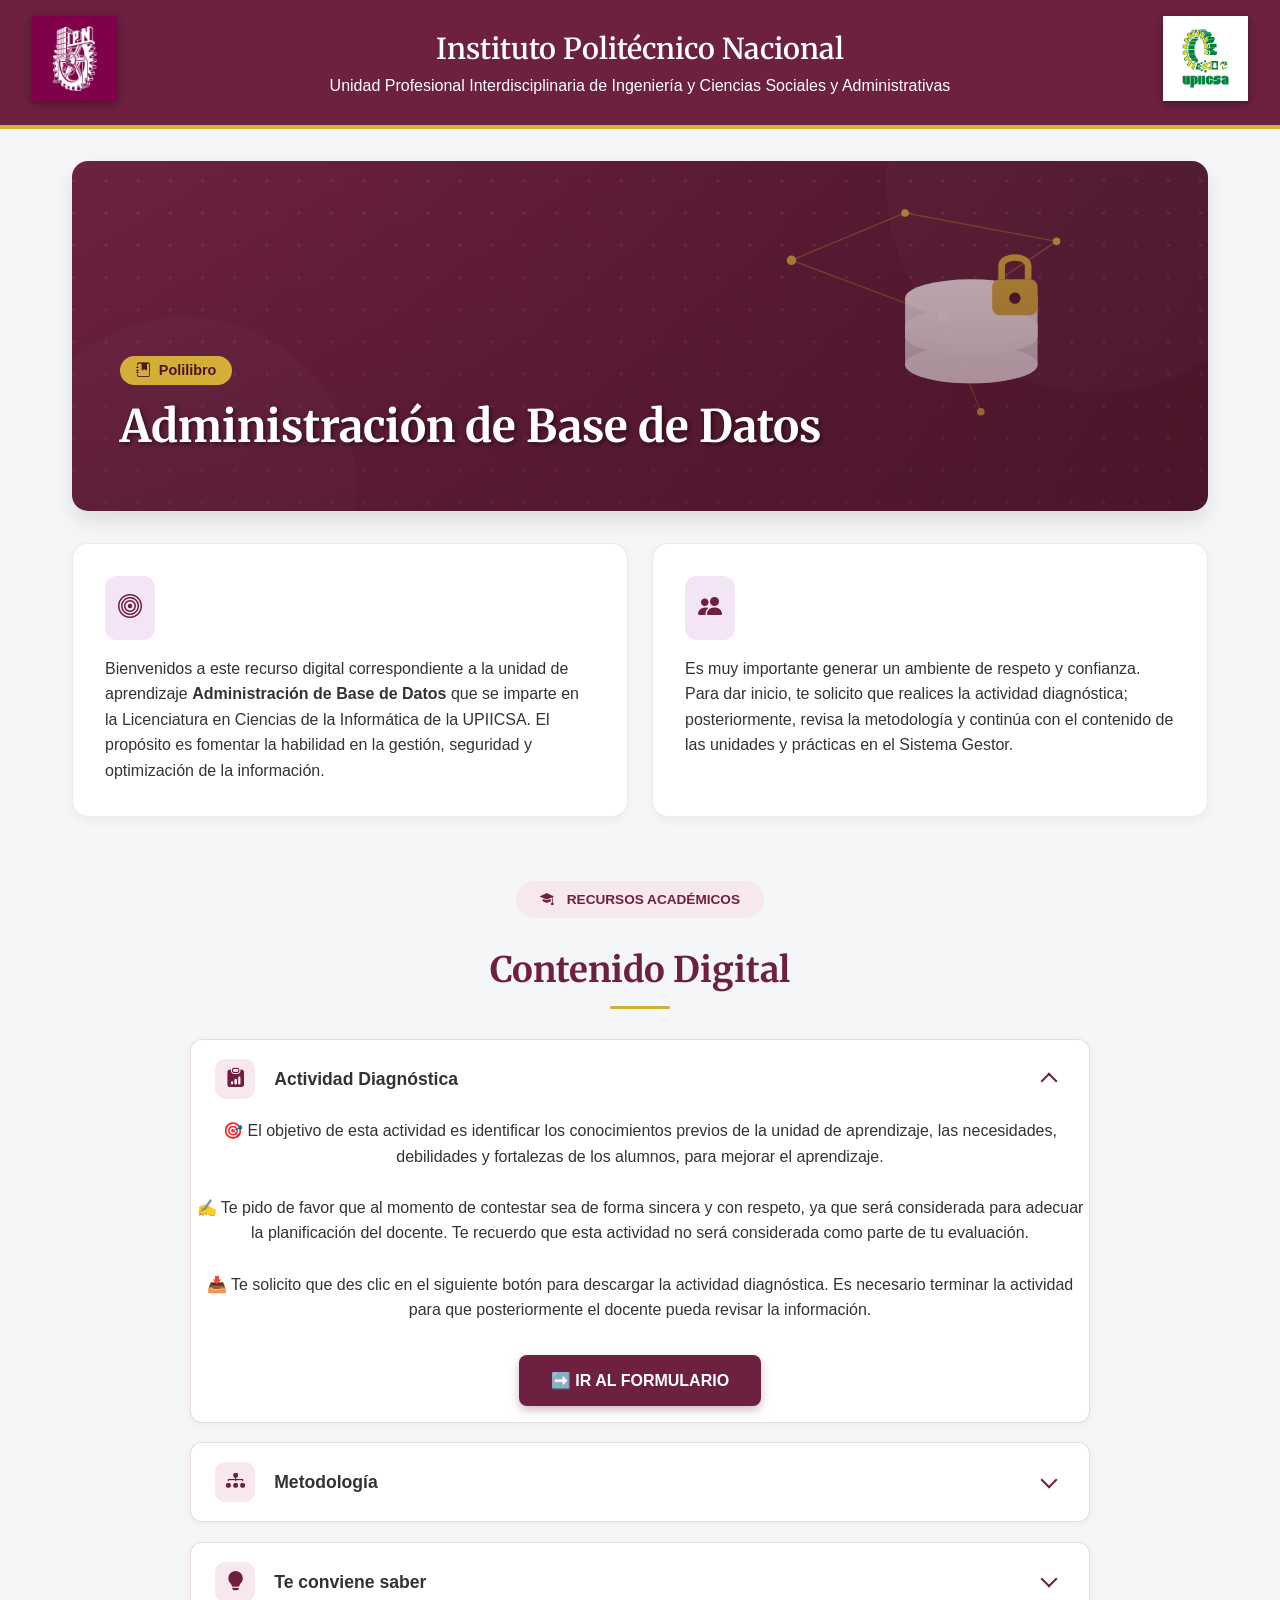
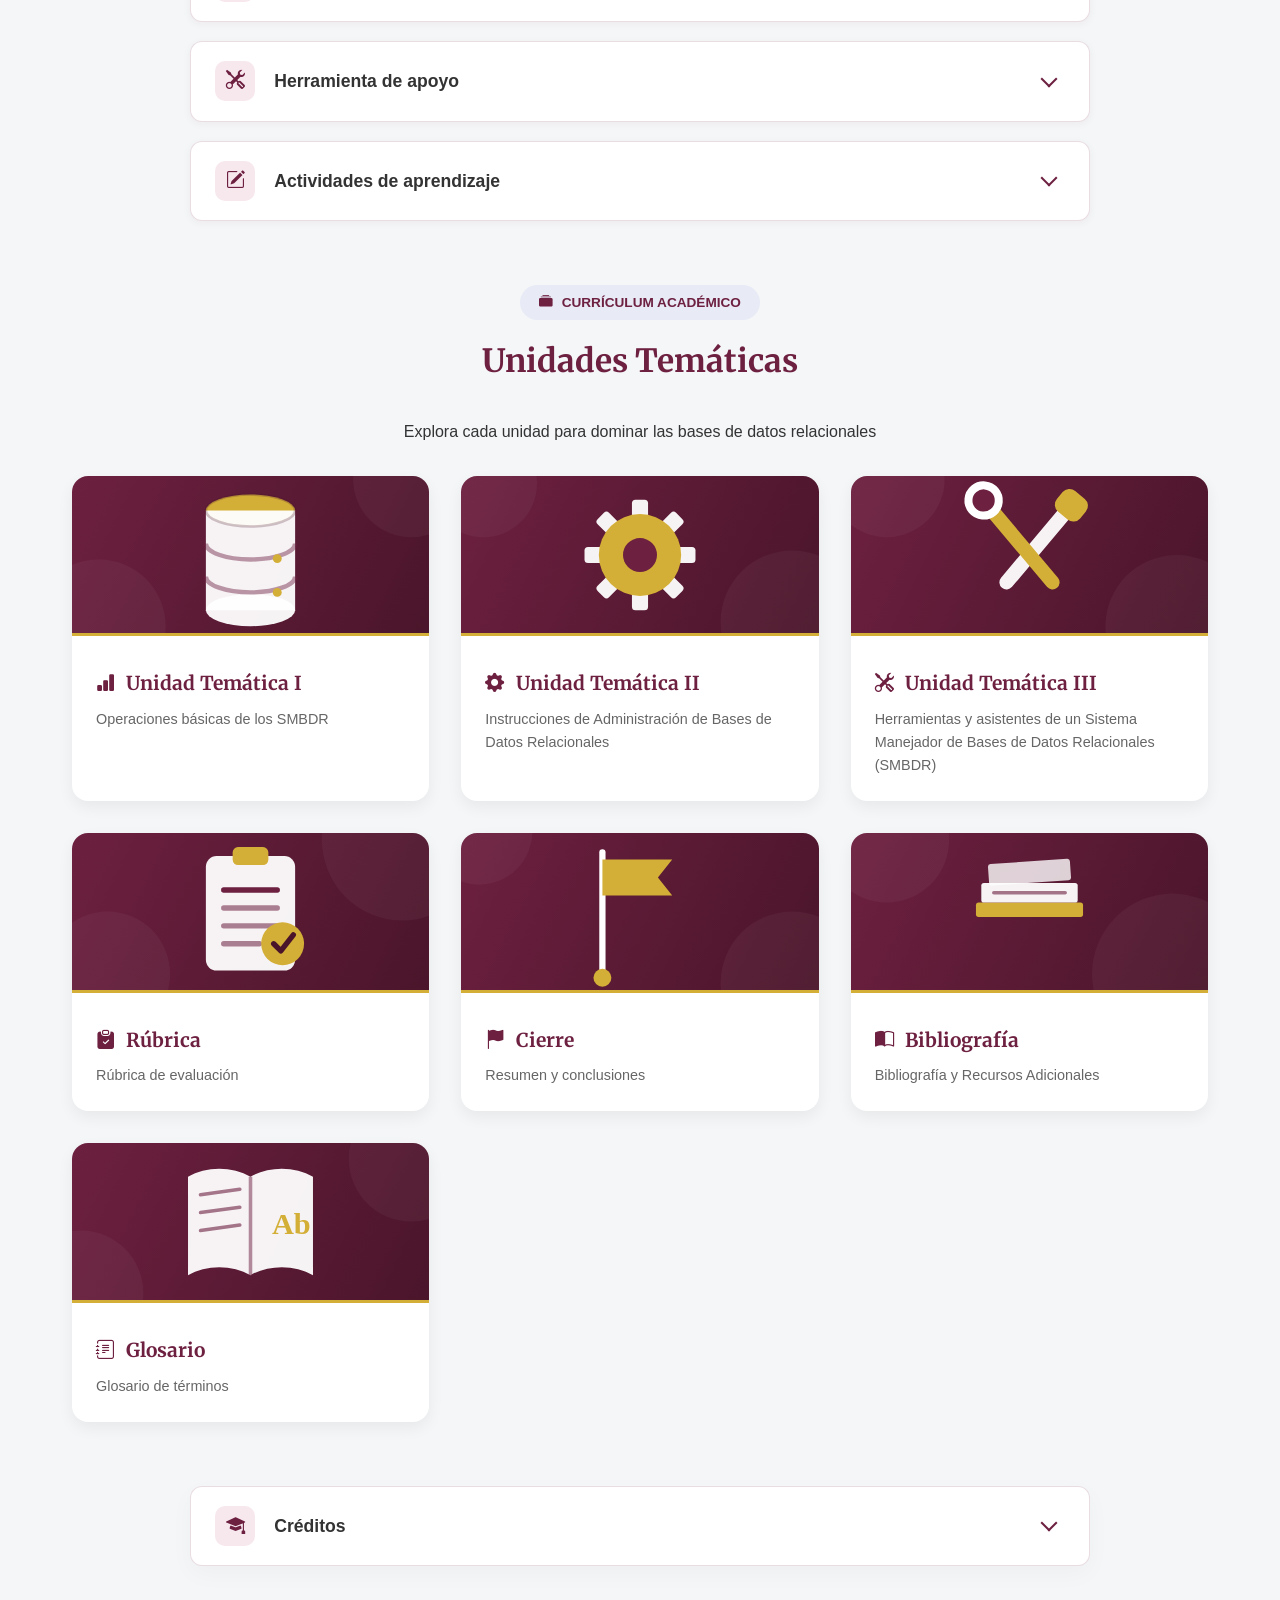
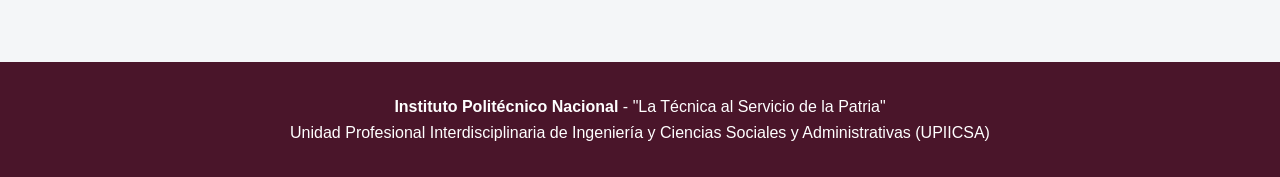
==== commit 10726c88: "Se agrega el contenido de la pagina de inicio y el link para Google Classroom" ====
--- a/index.html
+++ b/index.html
@@ -66,7 +66,7 @@
                         <br>
                         <p>📥 Te solicito que des clic en el siguiente botón para descargar la actividad diagnóstica. Es necesario terminar la actividad para que posteriormente el docente pueda revisar la información.</p>
                         <div style="text-align: center; margin-top: 2rem; margin-bottom: 1rem;">
-                            <a href="#" target="_blank" class="btn-formulario">➡️ IR AL FORMULARIO</a>
+                            <a href="https://forms.gle/DcfDmKGo6Bxsdj8F9" target="_blank" class="btn-formulario">➡️ IR AL FORMULARIO</a>
                         </div>
                     </div>
                 </details>
@@ -78,7 +78,33 @@
                             <span class="icono-box"><i class="bi bi-diagram-3-fill"></i></span> Metodología
                         </div>
                     </summary>
-                    <div class="acordeon-content"><p>Aprendizaje basado en casos prácticos y diseño de arquitecturas.</p></div>
+                    <div class="acordeon-content" style="text-align: left;">
+                        <p>🎯 La intención de este Polilibro de Administración de Base de Datos es apoyar a los estudiantes a que adquieran los conocimientos y la habilidad de administrar, asegurar y optimizar la información almacenada en un Sistema Manejador de Bases de Datos Relacionales (SMBDR), mediante el uso del lenguaje SQL y de las herramientas gráficas de administración. Para lograr lo anterior, se basará en la metodología de <strong>aprendizaje invertido en el aula</strong>. A fin de implementar esta metodología, se utilizarán videos educativos con el objetivo de que los estudiantes los vean y realicen las consultas y scripts SQL como tarea, para que posteriormente, en clase, estén preparados para aplicar lo que han aprendido.</p>
+                        <br>
+                        <p>⏱️ La unidad de aprendizaje de Administración de Base de Datos está diseñada a cursarse de manera presencial en 18 semanas con cuatro horas a la semana. Las horas totales por semestre son 72, de las cuales 36 son horas teoría y 36 son horas prácticas.</p>
+                        <br>
+                        <p>🧠 El estudiante tiene 21 horas dedicadas al aprendizaje autónomo para administrar su tiempo, identificar áreas de mejora, planificación de estrategias y la resolución de casos. Una propuesta para la resolución de casos es la aplicación de <strong>diagramas Entidad-Relación (E-R)</strong> y diagramas de flujo para la lógica de procedimientos almacenados y disparadores. Estos diagramas permiten a los estudiantes entender un proceso de principio a fin, organizando los elementos de manera que tengan sentido y sean fáciles de comprender por la fluidez lógica de las actividades, además de utilizar símbolos gráficos estandarizados. La elaboración de estos diagramas forma parte de la evaluación continua.</p>
+                        <br>
+                        <p>💻 Al basarse en una metodología de aprendizaje invertido en el aula, el estudiante, un día antes de la clase, realizará, mediante el uso de un cliente SQL (MySQL Workbench, SSMS, pgAdmin u Oracle SQL Developer), instrucciones para la creación, consulta y administración de objetos de la base de datos.</p>
+                        <br>
+                        <p>📺 La herramienta de apoyo para practicar las instrucciones SQL será a través de un canal de YouTube (ver la sección "Herramienta de apoyo" de este mismo acordeón para el enlace).</p>
+                        <br>
+                        <p>💻 Este es un canal externo al cual se hace referencia para apoyar a los estudiantes en la realización de las consultas e instrucciones SQL desde cero.</p>
+                        <br>
+                        <p>🏫 Después, en el laboratorio de cómputo aplicarán los conocimientos adquiridos un día antes; apoyados por el docente, realizarán nuevas consultas y resolverán casos en el ámbito de la administración de bases de datos relacionales. Los alumnos, primeramente, elaborarán una actividad, donde trabajarán colaborativamente, comprenderán y analizarán el caso. Posteriormente, de forma individual, utilizando SQL, realizarán un script con la intención de dar solución al caso propuesto, y tendrán que aplicar las distintas operaciones de administración (consultas, seguridad, transacciones, respaldos, etc.) sobre el SMBDR. Estas actividades serán consideradas en la evaluación continua.</p>
+                        <br>
+                        <p>🔄 Con la aplicación de estrategias de aprendizaje, el estudiante deberá estudiar las unidades temáticas incluidas en este Polilibro: la interpretación del enunciado, el diseño de la solución mediante un diagrama Entidad-Relación y, por último, la codificación en SQL. La herramienta para lograr lo anterior es el uso de un cliente SQL y el canal antes mencionado.</p>
+                        <br>
+                        <p>✍️ Se sugiere hacer uso de herramientas como <strong>draw.io / diagrams.net</strong> o <strong>LucidChart</strong> para elaborar los diagramas Entidad-Relación y de flujo, que servirán de apoyo a los estudiantes para diseñar sus bases de datos y procedimientos antes de codificarlos.</p>
+                        <br>
+                        <p>📊 Este Polilibro permite identificar la repartición de los contenidos de la unidad de aprendizaje de Administración de Base de Datos. Es importante identificar una distribución de los temas a estudiar con base en el tiempo.</p>
+                        <br>
+                        <p>👨‍🏫 El docente debe dar a conocer a los estudiantes el programa sintético de la unidad de aprendizaje de Administración de Base de Datos de la modalidad presencial, así como las indicaciones y la implementación de este Polilibro. Debido a que este Polilibro es de apoyo a la modalidad escolarizada, el acompañamiento del docente va a permitir a los estudiantes lograr adquirir los conocimientos y habilidades. También va a ofrecer apoyo para resolver las dudas, las actividades, ejercicios e identificar aspectos de incomprensión de los temas que contienen un alto nivel de abstracción. Por todo lo anterior, es importante contar con el apoyo de este Polilibro Administración de Base de Datos.</p>
+                        <br>
+                        <p>La herramienta que se va a utilizar para mantener una comunicación entre el docente y el alumno es <strong>Classroom</strong>, además de que permite asignar tareas, calificarlas y enviar comentarios entre varias clases. Esta es una alternativa que se va a utilizar en este Polilibro; será decisión del docente con qué herramienta va a trabajar.</p>
+                        <br>
+                        <p>Para finalizar, el docente tomará la decisión si considera la evaluación de las actividades que forman parte de la unidad de aprendizaje.</p>
+                    </div>
                 </details>
 
                 <!-- Te conviene saber -->
@@ -88,7 +114,50 @@
                             <span class="icono-box"><i class="bi bi-lightbulb-fill"></i></span> Te conviene saber
                         </div>
                     </summary>
-                    <div class="acordeon-content"><p>Herramientas como ROLLUP y CUBE te darán una ventaja competitiva.</p></div>
+                    <div class="acordeon-content" style="text-align: left;">
+                        <h4 style="color: var(--guinda); margin-top: 0;"><i class="bi bi-journal-bookmark-fill"></i> Introducción</h4>
+                        <p>Este recurso digital se basa en el programa académico de la unidad de aprendizaje <strong>Administración de Base de Datos</strong>, de la Licenciatura en Ciencias de la Informática de la UPIICSA, que contiene el siguiente propósito con sus unidades temáticas y sus respectivas unidades de competencia.</p>
+
+                        <h4 style="color: var(--guinda); margin-top: 1.4rem;"><i class="bi bi-bullseye"></i> Propósito de la Unidad de aprendizaje</h4>
+                        <p>Emplea instrucciones estándar del lenguaje SQL y herramientas de administración para operar un Sistema Manejador de Bases de Datos Relacionales (SMBDR), aplicando el modelo relacional, la seguridad e integridad de la información, el control de concurrencia, los respaldos y recuperación, y las herramientas gráficas de administración automatizada.</p>
+
+                        <h4 style="color: var(--guinda-oscuro); margin-top: 1.8rem; border-top: 1px dashed rgba(109,32,64,0.25); padding-top: 1.2rem;"><i class="bi bi-bar-chart-fill"></i> Unidad Temática I: Operaciones básicas de los SMBDR</h4>
+                        <p><strong style="color: var(--guinda);"><i class="bi bi-bullseye"></i> Unidad de competencia:</strong> Usa instrucciones de operaciones de manejo de información con base en el SQL como lenguaje estándar de los SMBDR.</p>
+                        <ul style="list-style: none; padding-left: 0; margin-top: 0.6rem; line-height: 2;">
+                            <li><strong>1.1</strong> <i class="bi bi-list-check" style="color: var(--dorado);"></i> Funciones de SMBDR</li>
+                            <li><strong>1.2</strong> <i class="bi bi-diagram-2-fill" style="color: var(--dorado);"></i> Modelo relacional y las 12 reglas de Codd</li>
+                            <li><strong>1.3</strong> <i class="bi bi-pc-display" style="color: var(--dorado);"></i> Componentes y ambiente de trabajo</li>
+                            <li><strong>1.4</strong> <i class="bi bi-hdd-stack-fill" style="color: var(--dorado);"></i> Estructura de almacenamiento y objetos</li>
+                            <li><strong>1.5</strong> <i class="bi bi-code-square" style="color: var(--dorado);"></i> Instrucciones estándar de lenguaje estructurado de consulta (SQL)</li>
+                        </ul>
+
+                        <h4 style="color: var(--guinda-oscuro); margin-top: 1.8rem; border-top: 1px dashed rgba(109,32,64,0.25); padding-top: 1.2rem;"><i class="bi bi-gear-fill"></i> Unidad Temática II: Instrucciones de Administración de Bases de Datos Relacionales</h4>
+                        <p><strong style="color: var(--guinda);"><i class="bi bi-bullseye"></i> Unidad de competencia:</strong> Emplea instrucciones de administración de bases de datos a partir del SMBDR.</p>
+                        <ul style="list-style: none; padding-left: 0; margin-top: 0.6rem; line-height: 2;">
+                            <li><strong>2.1</strong> <i class="bi bi-search" style="color: var(--dorado);"></i> Consultas simples y multitabla</li>
+                            <li><strong>2.2</strong> <i class="bi bi-shield-lock-fill" style="color: var(--dorado);"></i> Administración de la seguridad e integridad de la información en un SMBDR</li>
+                            <li><strong>2.3</strong> <i class="bi bi-lock-fill" style="color: var(--dorado);"></i> Control de concurrencia y técnicas de bloqueo</li>
+                            <li><strong>2.4</strong> <i class="bi bi-gear-wide-connected" style="color: var(--dorado);"></i> Implementación de transacciones, procedimientos almacenados, disparadores, funciones y cursores</li>
+                            <li><strong>2.5</strong> <i class="bi bi-cloud-arrow-up-fill" style="color: var(--dorado);"></i> Respaldos y recuperación de las Bases de Datos Relacionales</li>
+                        </ul>
+
+                        <h4 style="color: var(--guinda-oscuro); margin-top: 1.8rem; border-top: 1px dashed rgba(109,32,64,0.25); padding-top: 1.2rem;"><i class="bi bi-tools"></i> Unidad Temática III: Herramientas y asistentes de un SMBDR</h4>
+                        <p><strong style="color: var(--guinda);"><i class="bi bi-bullseye"></i> Unidad de competencia:</strong> Utiliza herramientas y asistentes de administración automatizada a partir de los alcances de los SMBDR.</p>
+                        <ul style="list-style: none; padding-left: 0; margin-top: 0.6rem; line-height: 2;">
+                            <li><strong>3.1</strong> <i class="bi bi-diagram-3" style="color: var(--dorado);"></i> Herramienta para crear y administrar la estructura de Base de Datos Relacionales</li>
+                            <li><strong>3.2</strong> <i class="bi bi-person-badge-fill" style="color: var(--dorado);"></i> Herramienta para crear y administrar usuarios y privilegios</li>
+                            <li><strong>3.3</strong> <i class="bi bi-archive-fill" style="color: var(--dorado);"></i> Herramienta para crear y administrar respaldos, dispositivos de recuperación y archivos bitácora</li>
+                            <li><strong>3.4</strong> <i class="bi bi-sliders" style="color: var(--dorado);"></i> Herramientas para administrar y configurar
+                                <ul style="list-style: none; padding-left: 1.8rem; margin-top: 0.4rem; line-height: 2;">
+                                    <li><strong>3.4.1</strong> <i class="bi bi-puzzle-fill" style="color: var(--dorado);"></i> Módulos de los Sistemas Manejadores de Bases de Datos Relacionales</li>
+                                    <li><strong>3.4.2</strong> <i class="bi bi-arrow-left-right" style="color: var(--dorado);"></i> Replicación y múltiples servidores</li>
+                                    <li><strong>3.4.3</strong> <i class="bi bi-hdd-network-fill" style="color: var(--dorado);"></i> Múltiples servidores</li>
+                                    <li><strong>3.4.4</strong> <i class="bi bi-graph-up" style="color: var(--dorado);"></i> Monitoreo del ambiente del SMBDR</li>
+                                </ul>
+                            </li>
+                            <li><strong>3.5</strong> <i class="bi bi-tools" style="color: var(--dorado);"></i> Utilerías de mantenimiento y asistentes de tareas administrativas</li>
+                        </ul>
+                    </div>
                 </details>
 
                 <!-- Herramienta de apoyo -->
@@ -98,7 +167,44 @@
                             <span class="icono-box"><i class="bi bi-tools"></i></span> Herramienta de apoyo
                         </div>
                     </summary>
-                    <div class="acordeon-content"><p>Descarga un cliente SQL como DBeaver o DataGrip.</p></div>
+                    <div class="acordeon-content" style="text-align: left;">
+                        <p>Estas son las herramientas y recursos externos que te ayudarán durante tus prácticas de SQL y administración de bases de datos:</p>
+
+                        <h4 style="color: var(--guinda); margin-top: 1.3rem;"><i class="bi bi-terminal-fill"></i> Clientes SQL</h4>
+                        <p>Descarga un cliente acorde al motor con el que trabajarás: <strong>MySQL Workbench</strong> (MySQL/MariaDB), <strong>SQL Server Management Studio (SSMS)</strong> (SQL Server), <strong>pgAdmin</strong> (PostgreSQL) u <strong>Oracle SQL Developer</strong> (Oracle).</p>
+
+                        <h4 style="color: var(--guinda); margin-top: 1.3rem;"><i class="bi bi-youtube"></i> Canal de video</h4>
+                        <p>Un día antes de cada sesión práctica, apóyate en tutoriales en video para preparar tus consultas y scripts SQL:</p>
+                        <p><a href="#" target="_blank" class="btn-formulario" style="font-size: 0.9rem; padding: 0.6rem 1.4rem;">▶ Ver canal de YouTube recomendado</a></p>
+                        <p style="font-size: 0.85rem; color: var(--gris-texto);"><em>Canal externo de apoyo — el docente indicará el enlace vigente si el botón aún no está activo.</em></p>
+
+                        <h4 style="color: var(--guinda); margin-top: 1.3rem;"><i class="bi bi-people-fill"></i> Foros y comunidades</h4>
+                        <ul style="margin-left: 1.5rem; line-height: 1.8;">
+                            <li><a href="https://es.stackoverflow.com/questions/tagged/sql" target="_blank">Stack Overflow en español — etiqueta SQL</a>: dudas y errores comunes al escribir consultas.</li>
+                            <li><a href="https://dba.stackexchange.com/" target="_blank">Database Administrators Stack Exchange</a>: preguntas específicas de administración, rendimiento y respaldos.</li>
+                        </ul>
+
+                        <h4 style="color: var(--guinda); margin-top: 1.3rem;"><i class="bi bi-file-earmark-text-fill"></i> Documentación oficial</h4>
+                        <ul style="margin-left: 1.5rem; line-height: 1.8;">
+                            <li><a href="https://dev.mysql.com/doc/" target="_blank">MySQL Reference Manual</a></li>
+                            <li><a href="https://www.postgresql.org/docs/" target="_blank">PostgreSQL Documentation</a></li>
+                            <li><a href="https://learn.microsoft.com/sql/" target="_blank">Documentación de SQL Server (Microsoft Learn)</a></li>
+                            <li><a href="https://docs.oracle.com/en/database/" target="_blank">Oracle Database Documentation</a></li>
+                        </ul>
+
+                        <h4 style="color: var(--guinda); margin-top: 1.3rem;"><i class="bi bi-book-fill"></i> Libros y lecturas recomendadas</h4>
+                        <ul style="margin-left: 1.5rem; line-height: 1.8;">
+                            <li><a href="paginas/bibliografia.html">Consulta la bibliografía completa del Polilibro</a> (básica, complementaria y cibergrafía).</li>
+                            <li><a href="https://insebas.files.wordpress.com/2011/02/fundamentos-de-sql-3ra-edicic3b3n-andy-oppel.pdf" target="_blank">Oppel, A. & Sheldon, R. — <em>Fundamentos de SQL</em></a> (PDF)</li>
+                            <li><a href="https://issuu.com/cengagelatam/docs/bases_de_datos_coronel" target="_blank">Coronel, C., Rob, P. & Morris, S. — <em>Bases de datos: Diseño, implementación y administración</em></a></li>
+                        </ul>
+
+                        <h4 style="color: var(--guinda); margin-top: 1.3rem;"><i class="bi bi-diagram-2-fill"></i> Herramientas de diagramación</h4>
+                        <p>Para el diseño de tus diagramas Entidad-Relación y de flujo antes de codificar, puedes usar <strong>draw.io / diagrams.net</strong> o <strong>LucidChart</strong>.</p>
+
+                        <h4 style="color: var(--guinda); margin-top: 1.3rem;"><i class="bi bi-chat-dots-fill"></i> Comunicación con el docente</h4>
+                        <p>La herramienta para mantener la comunicación, asignar tareas y recibir retroalimentación será <strong>Google Classroom</strong>; el medio definitivo queda a criterio de tu profesor.</p>
+                    </div>
                 </details>
 
                 <!-- Actividades de aprendizaje -->
@@ -108,7 +214,16 @@
                             <span class="icono-box"><i class="bi bi-pencil-square"></i></span> Actividades de aprendizaje
                         </div>
                     </summary>
-                    <div class="acordeon-content"><p>Prácticas por unidad: Tablespaces, Roles y Respaldos.</p></div>
+                    <div class="acordeon-content" style="text-align: left;">
+                        <p>📋 Las actividades, los ejercicios y las prácticas se encuentran por unidad temática en este Polilibro de Administración de Base de Datos. La intención de estas actividades es lograr el objetivo educativo y fortalecer la habilidad en el uso de instrucciones SQL y en la administración de un Sistema Manejador de Bases de Datos Relacionales (SMBDR). El acompañamiento del docente es esencial, ya que es la guía para la realización de estas actividades. Las evidencias de las actividades las entregarás en las sesiones presenciales y por los medios electrónicos que te indique tu profesor.</p>
+                        <br>
+                        <p>✅ Es importante hacer mención que las tareas forman parte de la evaluación continua. Los cuestionarios y ejercicios se realizarán de forma individual. Las prácticas de SQL y el proyecto integrador se realizarán en trabajo colaborativo en la sala de cómputo.</p>
+                        <br>
+                        <p>💬 Los medios de comunicación serán establecidos por el profesor.</p>
+                        <div style="text-align: center; margin-top: 1.8rem;">
+                            <a href="#tabla-evaluacion" class="btn-formulario"><i class="bi bi-table"></i> VER TABLA DE EVALUACIÓN</a>
+                        </div>
+                    </div>
                 </details>
             </div>
         </section>
@@ -120,7 +235,7 @@
 
             <div class="unidades-cards-grid">
                 <a href="paginas/unidad1.html" class="unidad-card-img">
-                    <img src="pictures/uni1.png" alt="Unidad 1">
+                    <img src="pictures/uni1-card.svg" alt="Unidad 1">
                     <div class="unidad-card-body">
                         <h3><i class="bi bi-bar-chart-fill"></i> Unidad Temática I</h3>
                         <p>Operaciones básicas de los SMBDR</p>
@@ -128,7 +243,7 @@
                 </a>
 
                 <a href="paginas/unidad2.html" class="unidad-card-img">
-                    <img src="pictures/uni2.png" alt="Unidad 2">
+                    <img src="pictures/uni2-card.svg" alt="Unidad 2">
                     <div class="unidad-card-body">
                         <h3><i class="bi bi-gear-fill"></i> Unidad Temática II</h3>
                         <p>Instrucciones de Administración de Bases de Datos Relacionales</p>
@@ -136,7 +251,7 @@
                 </a>
 
                 <a href="paginas/unidad3.html" class="unidad-card-img">
-                    <img src="pictures/uni3.png" alt="Unidad 3">
+                    <img src="pictures/uni3-card.svg" alt="Unidad 3">
                     <div class="unidad-card-body">
                         <h3><i class="bi bi-tools"></i> Unidad Temática III</h3>
                         <p>Herramientas y asistentes de un Sistema Manejador de Bases de Datos Relacionales (SMBDR)</p>
@@ -238,5 +353,82 @@
         <p>Unidad Profesional Interdisciplinaria de Ingeniería y Ciencias Sociales y Administrativas (UPIICSA)</p>
     </footer>
 
+    <!-- MODAL: TABLA DE EVALUACIÓN -->
+    <div class="modal-overlay" id="tabla-evaluacion">
+        <div class="modal-caja">
+            <a href="#!" class="modal-cerrar" aria-label="Cerrar">&times;</a>
+            <h3 class="modal-titulo"><i class="bi bi-clipboard-data-fill"></i> TABLA DE EVALUACIÓN</h3>
+            <div class="tabla-evaluacion-wrap">
+                <table class="tabla-evaluacion">
+                    <thead>
+                        <tr>
+                            <th>Unidad</th>
+                            <th>Actividad</th>
+                            <th>Evidencia</th>
+                            <th>Por actividad</th>
+                            <th>Por unidad</th>
+                        </tr>
+                    </thead>
+                    <tbody>
+                        <tr>
+                            <td class="eval-unidad" rowspan="2">Unidad Temática I<br><small>Operaciones básicas de los SMBDR</small></td>
+                            <td>Tarea — Cuestionario Unidad I</td>
+                            <td>Reporte de examen</td>
+                            <td class="eval-porcentaje">10%</td>
+                            <td class="eval-total" rowspan="2">20%</td>
+                        </tr>
+                        <tr>
+                            <td>Práctica — Creación de tablas y consultas DDL/DML</td>
+                            <td>Reporte de práctica</td>
+                            <td class="eval-porcentaje">10%</td>
+                        </tr>
+
+                        <tr>
+                            <td class="eval-unidad" rowspan="3">Unidad Temática II<br><small>Instrucciones de Administración de BDR</small></td>
+                            <td>Tarea — Cuestionario Unidad II</td>
+                            <td>Reporte de examen</td>
+                            <td class="eval-porcentaje">10%</td>
+                            <td class="eval-total" rowspan="3">30%</td>
+                        </tr>
+                        <tr>
+                            <td>Práctica — Consultas multitabla y funciones de agregación</td>
+                            <td>Reporte de práctica</td>
+                            <td class="eval-porcentaje">10%</td>
+                        </tr>
+                        <tr>
+                            <td>Práctica — Transacciones, procedimientos y respaldos</td>
+                            <td>Reporte de práctica</td>
+                            <td class="eval-porcentaje">10%</td>
+                        </tr>
+
+                        <tr>
+                            <td class="eval-unidad" rowspan="3">Unidad Temática III<br><small>Herramientas y asistentes de un SMBDR</small></td>
+                            <td>Práctica — Administración de usuarios y privilegios</td>
+                            <td>Reporte de práctica</td>
+                            <td class="eval-porcentaje">10%</td>
+                            <td class="eval-total" rowspan="3">50%</td>
+                        </tr>
+                        <tr>
+                            <td>Práctica — Respaldo y recuperación con asistente gráfico</td>
+                            <td>Reporte de práctica</td>
+                            <td class="eval-porcentaje">10%</td>
+                        </tr>
+                        <tr>
+                            <td>Proyecto Integrador — Diseño E-R y normalización</td>
+                            <td>Documento y diagrama</td>
+                            <td class="eval-porcentaje">30%</td>
+                        </tr>
+                    </tbody>
+                    <tfoot>
+                        <tr>
+                            <td colspan="4">TOTAL</td>
+                            <td>100%</td>
+                        </tr>
+                    </tfoot>
+                </table>
+            </div>
+        </div>
+    </div>
+
 </body>
 </html>
--- a/css/style.css
+++ b/css/style.css
@@ -1014,4 +1014,465 @@
         padding: 0.8rem 1.5rem;
         font-size: 1rem;
         width: 100%; /* Hace que el botón ocupe todo el ancho en el celular */
-    }+    }
+
+/* =========================================
+   CONTENIDO PEDAGÓGICO: DEFINICIONES, EJEMPLOS, EJERCICIOS
+   ========================================= */
+
+.caja-concepto {
+    background-color: #F7E8EE;
+    border-left: 4px solid var(--guinda);
+    border-radius: 8px;
+    padding: 1.2rem 1.5rem;
+    margin: 1.3rem 0;
+}
+.caja-concepto h4 {
+    color: var(--guinda-oscuro);
+    margin-bottom: 0.5rem;
+    font-size: 1rem;
+    display: flex;
+    align-items: center;
+    gap: 0.5rem;
+}
+.caja-concepto p:last-child { margin-bottom: 0; }
+.caja-concepto strong { color: var(--guinda); }
+
+.caja-ejemplo {
+    background-color: #EAF6EF;
+    border-left: 4px solid #38A169;
+    border-radius: 8px;
+    padding: 1.2rem 1.5rem;
+    margin: 1.3rem 0;
+}
+.caja-ejemplo h4 {
+    color: #276749;
+    margin-bottom: 0.5rem;
+    font-size: 1rem;
+    display: flex;
+    align-items: center;
+    gap: 0.5rem;
+}
+.caja-ejemplo p:last-child { margin-bottom: 0; }
+
+.caja-ejercicio {
+    background-color: #FFF8E6;
+    border-left: 4px solid var(--dorado);
+    border-radius: 8px;
+    padding: 1.2rem 1.5rem;
+    margin: 1.3rem 0;
+}
+.caja-ejercicio h4 {
+    color: #8A6D1A;
+    margin-bottom: 0.5rem;
+    font-size: 1rem;
+    display: flex;
+    align-items: center;
+    gap: 0.5rem;
+}
+.caja-ejercicio ol, .caja-ejercicio ul { margin-left: 1.5rem; margin-top: 0.5rem; }
+.caja-ejercicio details {
+    margin-top: 1rem;
+    background-color: rgba(255,255,255,0.6);
+    border-radius: 6px;
+    padding: 0.6rem 1rem;
+}
+.caja-ejercicio details summary {
+    cursor: pointer;
+    font-weight: 600;
+    color: var(--guinda);
+    list-style: none;
+}
+.caja-ejercicio details summary::-webkit-details-marker { display: none; }
+.caja-ejercicio details summary::before {
+    content: '▸ ';
+}
+.caja-ejercicio details[open] summary::before {
+    content: '▾ ';
+}
+.caja-ejercicio details .respuesta { margin-top: 0.6rem; }
+
+pre.codigo-sql {
+    background-color: #2D2A32;
+    color: #F4F4F4;
+    padding: 1rem 1.3rem;
+    border-radius: 8px;
+    overflow-x: auto;
+    font-family: 'Consolas', 'Courier New', monospace;
+    font-size: 0.88rem;
+    margin: 1rem 0;
+    line-height: 1.6;
+}
+pre.codigo-sql code { color: inherit; }
+
+.tabla-conceptos-wrap { overflow-x: auto; margin: 1.3rem 0; }
+.tabla-conceptos {
+    width: 100%;
+    border-collapse: collapse;
+    background: var(--blanco);
+    min-width: 500px;
+}
+.tabla-conceptos th {
+    background-color: var(--guinda-oscuro);
+    color: var(--blanco);
+    padding: 0.7rem 1rem;
+    text-align: left;
+    font-size: 0.88rem;
+}
+.tabla-conceptos td {
+    padding: 0.7rem 1rem;
+    border-bottom: 1px solid #E2E8F0;
+    font-size: 0.88rem;
+    vertical-align: top;
+    color: var(--gris-texto);
+}
+.tabla-conceptos tbody tr:nth-child(even) td { background-color: #FAFAFA; }
+
+.diagrama-container {
+    background: var(--blanco);
+    border: 1px solid rgba(109, 32, 64, 0.12);
+    border-radius: 12px;
+    padding: 1.5rem;
+    margin: 1.5rem 0;
+    text-align: center;
+}
+.diagrama-container svg { max-width: 100%; height: auto; }
+.diagrama-caption {
+    font-size: 0.85rem;
+    color: #666;
+    margin-top: 0.8rem;
+    font-style: italic;
+}
+
+.subtema-texto { margin-bottom: 0.8rem; }
+
+/* Leyendas numeradas de tablas y figuras */
+.leyenda-tabla {
+    font-size: 0.9rem;
+    color: var(--guinda-oscuro);
+    font-weight: 600;
+    margin-bottom: 0.6rem;
+}
+
+.diagrama-caption strong {
+    color: var(--guinda-oscuro);
+    font-style: normal;
+}
+
+/* Caso práctico integral (DDL/DML/DCL/TCL desarrollado paso a paso) */
+.caja-caso-practico {
+    background-color: #FAF5F7;
+    border: 2px solid var(--guinda);
+    border-radius: 10px;
+    padding: 1.6rem 1.8rem;
+    margin: 1.5rem 0;
+}
+.caja-caso-practico > h4 {
+    color: var(--guinda-oscuro);
+    font-size: 1.15rem;
+    margin-bottom: 0.6rem;
+    display: flex;
+    align-items: center;
+    gap: 0.5rem;
+}
+.caja-caso-practico > p.intro-caso {
+    margin-bottom: 0.8rem;
+}
+.caja-caso-practico h5 {
+    color: var(--guinda);
+    font-size: 1rem;
+    margin-top: 1.5rem;
+    margin-bottom: 0.5rem;
+    display: flex;
+    align-items: center;
+    gap: 0.5rem;
+    border-top: 1px dashed rgba(109, 32, 64, 0.25);
+    padding-top: 1rem;
+}
+.caja-caso-practico h5:first-of-type { border-top: none; padding-top: 0; }
+.caja-caso-practico p { margin-bottom: 0.6rem; }
+.caja-caso-practico .paso-etiqueta {
+    background-color: var(--dorado);
+    color: var(--guinda-oscuro);
+    font-size: 0.72rem;
+    font-weight: bold;
+    padding: 0.2rem 0.6rem;
+    border-radius: 12px;
+    letter-spacing: 0.3px;
+}
+
+@media (max-width: 768px) {
+    .caja-concepto, .caja-ejemplo, .caja-ejercicio, .caja-caso-practico {
+        padding: 1rem;
+    }
+    pre.codigo-sql {
+        font-size: 0.78rem;
+        padding: 0.8rem 1rem;
+    }
+}
+
+/* =========================================
+   QUIZ INTERACTIVO (retroalimentación con CSS, sin JavaScript)
+   ========================================= */
+
+.quiz-pregunta {
+    margin-bottom: 1.4rem;
+    padding-bottom: 1.2rem;
+    border-bottom: 1px dashed rgba(109, 32, 64, 0.2);
+}
+.quiz-pregunta:last-of-type {
+    margin-bottom: 0.4rem;
+    padding-bottom: 0;
+    border-bottom: none;
+}
+
+.quiz-enunciado {
+    font-weight: 600;
+    color: var(--guinda-oscuro);
+    margin-bottom: 0.7rem;
+}
+
+.quiz-opcion-fila {
+    display: flex;
+    align-items: flex-start;
+    gap: 0.6rem;
+    margin-bottom: 0.5rem;
+}
+
+.quiz-radio {
+    margin-top: 0.55rem;
+    accent-color: var(--guinda);
+    flex-shrink: 0;
+    cursor: pointer;
+    width: 16px;
+    height: 16px;
+}
+
+.quiz-opcion {
+    flex: 1;
+    display: block;
+    padding: 0.6rem 0.9rem;
+    background-color: var(--blanco);
+    border: 1.5px solid rgba(109, 32, 64, 0.25);
+    border-radius: 8px;
+    cursor: pointer;
+    font-size: 0.92rem;
+    color: var(--gris-texto);
+    transition: border-color 0.2s ease, background-color 0.2s ease;
+}
+
+.quiz-opcion:hover {
+    border-color: var(--guinda);
+}
+
+.quiz-radio:focus-visible + .quiz-opcion {
+    outline: 2px solid var(--dorado);
+    outline-offset: 2px;
+}
+
+.quiz-radio:checked + .quiz-opcion {
+    font-weight: 600;
+}
+
+.quiz-radio:checked + .quiz-opcion[data-correcta="true"] {
+    background-color: #EAF6EF;
+    border-color: #38A169;
+    color: #276749;
+}
+
+.quiz-radio:checked + .quiz-opcion[data-correcta="false"] {
+    background-color: #FDECEC;
+    border-color: #E53E3E;
+    color: #9B2C2C;
+}
+
+.quiz-radio:checked + .quiz-opcion::after {
+    display: block;
+    margin-top: 0.5rem;
+    font-weight: 500;
+    font-size: 0.85rem;
+}
+
+.quiz-radio:checked + .quiz-opcion[data-correcta="true"]::after {
+    content: "✓ Correcto — " attr(data-explicacion);
+    color: #276749;
+}
+
+.quiz-radio:checked + .quiz-opcion[data-correcta="false"]::after {
+    content: "✗ Incorrecto — " attr(data-explicacion);
+    color: #9B2C2C;
+}
+
+@media (max-width: 768px) {
+    .quiz-opcion {
+        font-size: 0.88rem;
+        padding: 0.55rem 0.75rem;
+    }
+}
+
+/* Ejercicio colapsable: se despliega solo al hacer clic */
+.ejercicio-desplegable summary {
+    cursor: pointer;
+    list-style: none;
+    display: flex;
+    align-items: center;
+    gap: 0.5rem;
+    font-weight: 700;
+    color: #8A6D1A;
+    font-size: 1.05rem;
+    font-family: var(--font-heading);
+}
+.ejercicio-desplegable summary::-webkit-details-marker { display: none; }
+
+.ejercicio-desplegable summary::after {
+    content: '';
+    width: 9px;
+    height: 9px;
+    border-right: 2.5px solid #8A6D1A;
+    border-bottom: 2.5px solid #8A6D1A;
+    transform: rotate(45deg);
+    margin-left: auto;
+    transition: transform 0.3s ease;
+}
+.ejercicio-desplegable[open] summary::after {
+    transform: rotate(225deg);
+}
+
+.ejercicio-desplegable .hint-ejercicio {
+    font-weight: 400;
+    font-size: 0.78rem;
+    color: #A98A3B;
+    font-family: 'Segoe UI', Tahoma, Geneva, Verdana, sans-serif;
+}
+
+.ejercicio-contenido {
+    margin-top: 1.2rem;
+}
+
+/* =========================================
+   MODAL: TABLA DE EVALUACIÓN (CSS puro, sin JS)
+   ========================================= */
+
+.modal-overlay {
+    display: none;
+    position: fixed;
+    inset: 0;
+    background: rgba(74, 21, 42, 0.75);
+    z-index: 1000;
+    align-items: center;
+    justify-content: center;
+    padding: 1.5rem;
+}
+
+.modal-overlay:target {
+    display: flex;
+}
+
+.modal-caja {
+    background-color: var(--blanco);
+    border-radius: 14px;
+    max-width: 1050px;
+    width: 100%;
+    max-height: 90vh;
+    overflow-y: auto;
+    padding: 2rem;
+    position: relative;
+    box-shadow: 0 20px 50px rgba(0, 0, 0, 0.35);
+}
+
+.modal-cerrar {
+    position: absolute;
+    top: 1rem;
+    right: 1.2rem;
+    color: var(--guinda);
+    font-size: 1.8rem;
+    line-height: 1;
+    text-decoration: none;
+    font-weight: bold;
+}
+
+.modal-cerrar:hover {
+    color: var(--guinda-oscuro);
+}
+
+.modal-titulo {
+    color: var(--guinda-oscuro);
+    text-align: center;
+    font-size: 1.4rem;
+    margin-bottom: 1.5rem;
+    padding-right: 2rem;
+}
+
+.tabla-evaluacion-wrap {
+    overflow-x: auto;
+}
+
+.tabla-evaluacion {
+    width: 100%;
+    min-width: 700px;
+    border-collapse: collapse;
+    background: var(--blanco);
+}
+
+.tabla-evaluacion caption {
+    caption-side: top;
+    text-align: left;
+    font-weight: bold;
+    color: var(--guinda);
+    padding-bottom: 0.6rem;
+}
+
+.tabla-evaluacion th {
+    background-color: var(--guinda-oscuro);
+    color: var(--blanco);
+    padding: 0.8rem;
+    text-align: left;
+    font-size: 0.9rem;
+}
+
+.tabla-evaluacion td {
+    padding: 0.8rem;
+    border-bottom: 1px solid #E2E8F0;
+    color: var(--gris-texto);
+    font-size: 0.92rem;
+    vertical-align: middle;
+}
+
+.tabla-evaluacion tbody tr:nth-child(even) td {
+    background-color: #FAFAFA;
+}
+
+.tabla-evaluacion td.eval-unidad {
+    font-weight: 600;
+    color: var(--guinda-oscuro);
+    background-color: #F7E8EE !important;
+}
+
+.tabla-evaluacion td.eval-unidad small {
+    display: block;
+    font-weight: 400;
+    color: var(--gris-texto);
+    margin-top: 0.2rem;
+}
+
+.tabla-evaluacion td.eval-porcentaje,
+.tabla-evaluacion td.eval-total {
+    text-align: center;
+    font-weight: bold;
+    color: var(--guinda);
+}
+
+.tabla-evaluacion tfoot td {
+    background-color: var(--dorado);
+    color: var(--guinda-oscuro);
+    font-weight: bold;
+    text-align: center;
+    padding: 0.9rem;
+    border-bottom: none;
+}
+
+@media (max-width: 600px) {
+    .modal-caja {
+        padding: 1.2rem;
+    }
+}
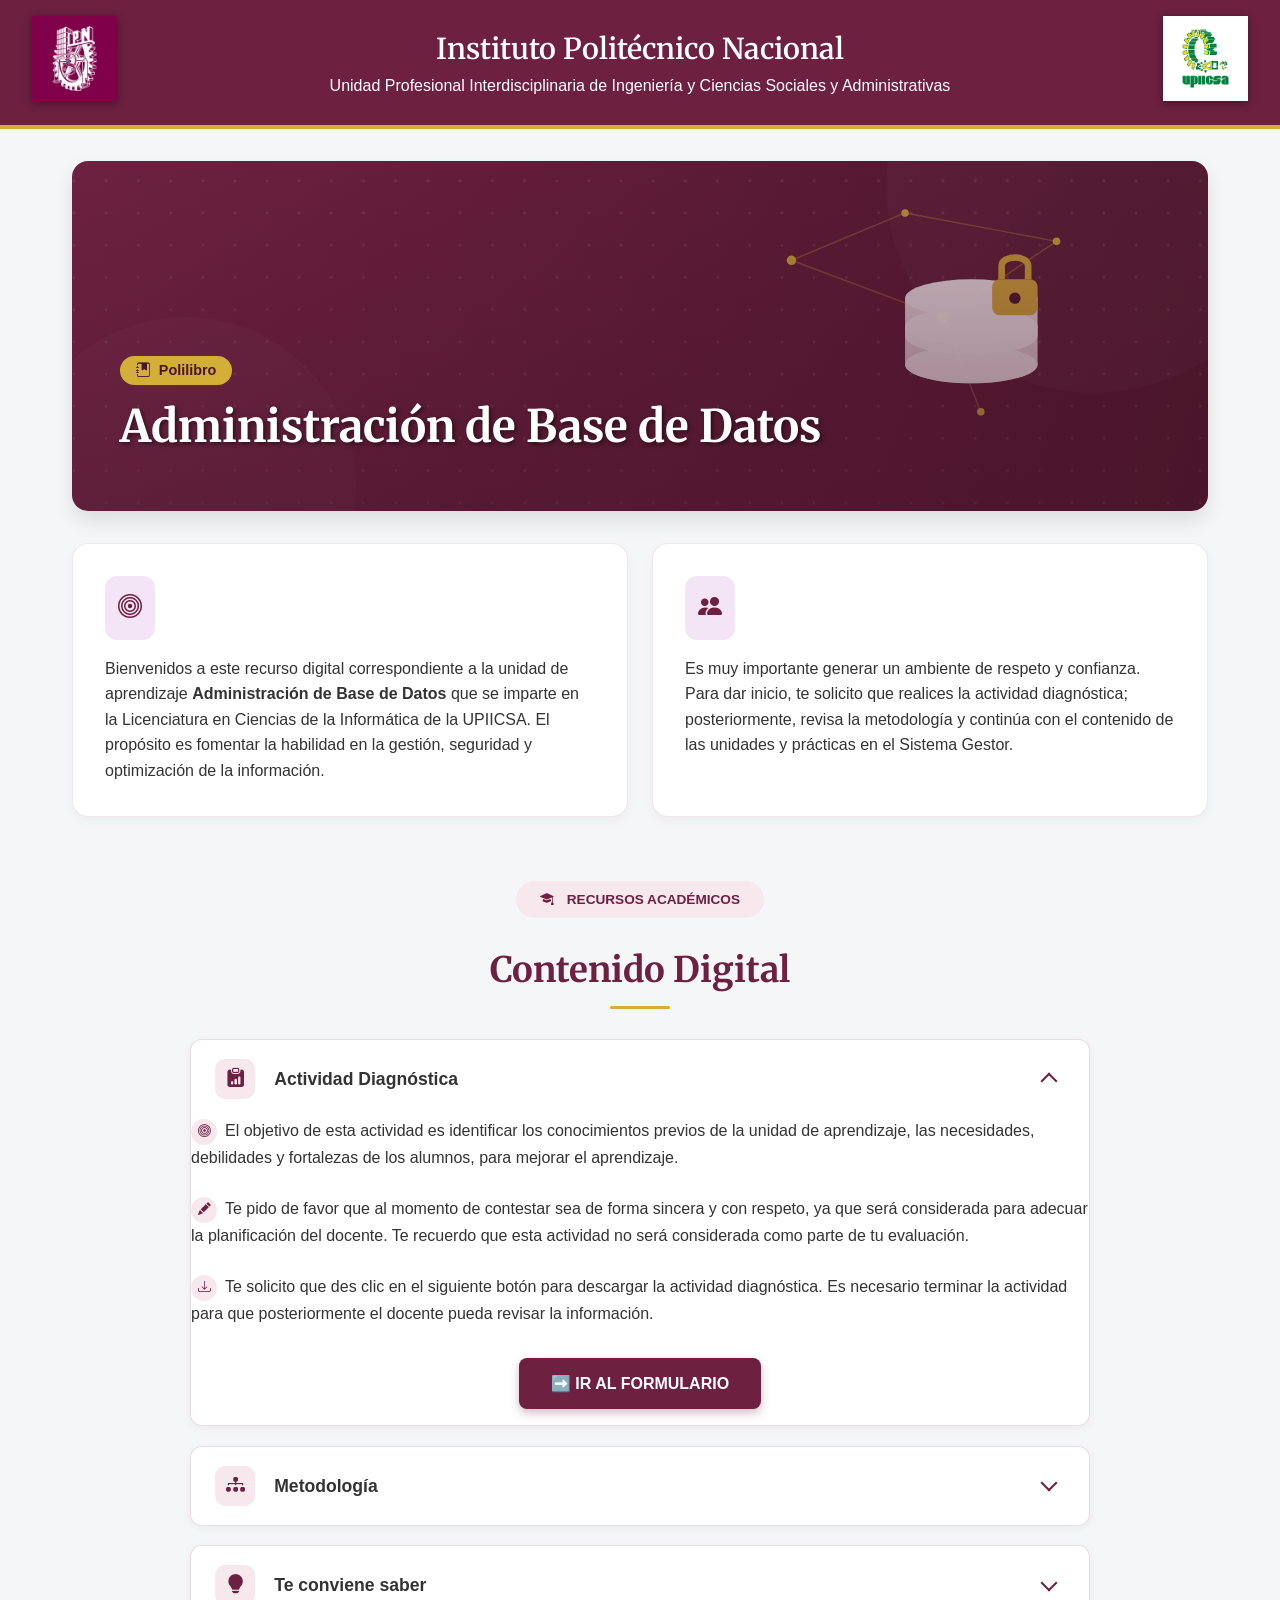
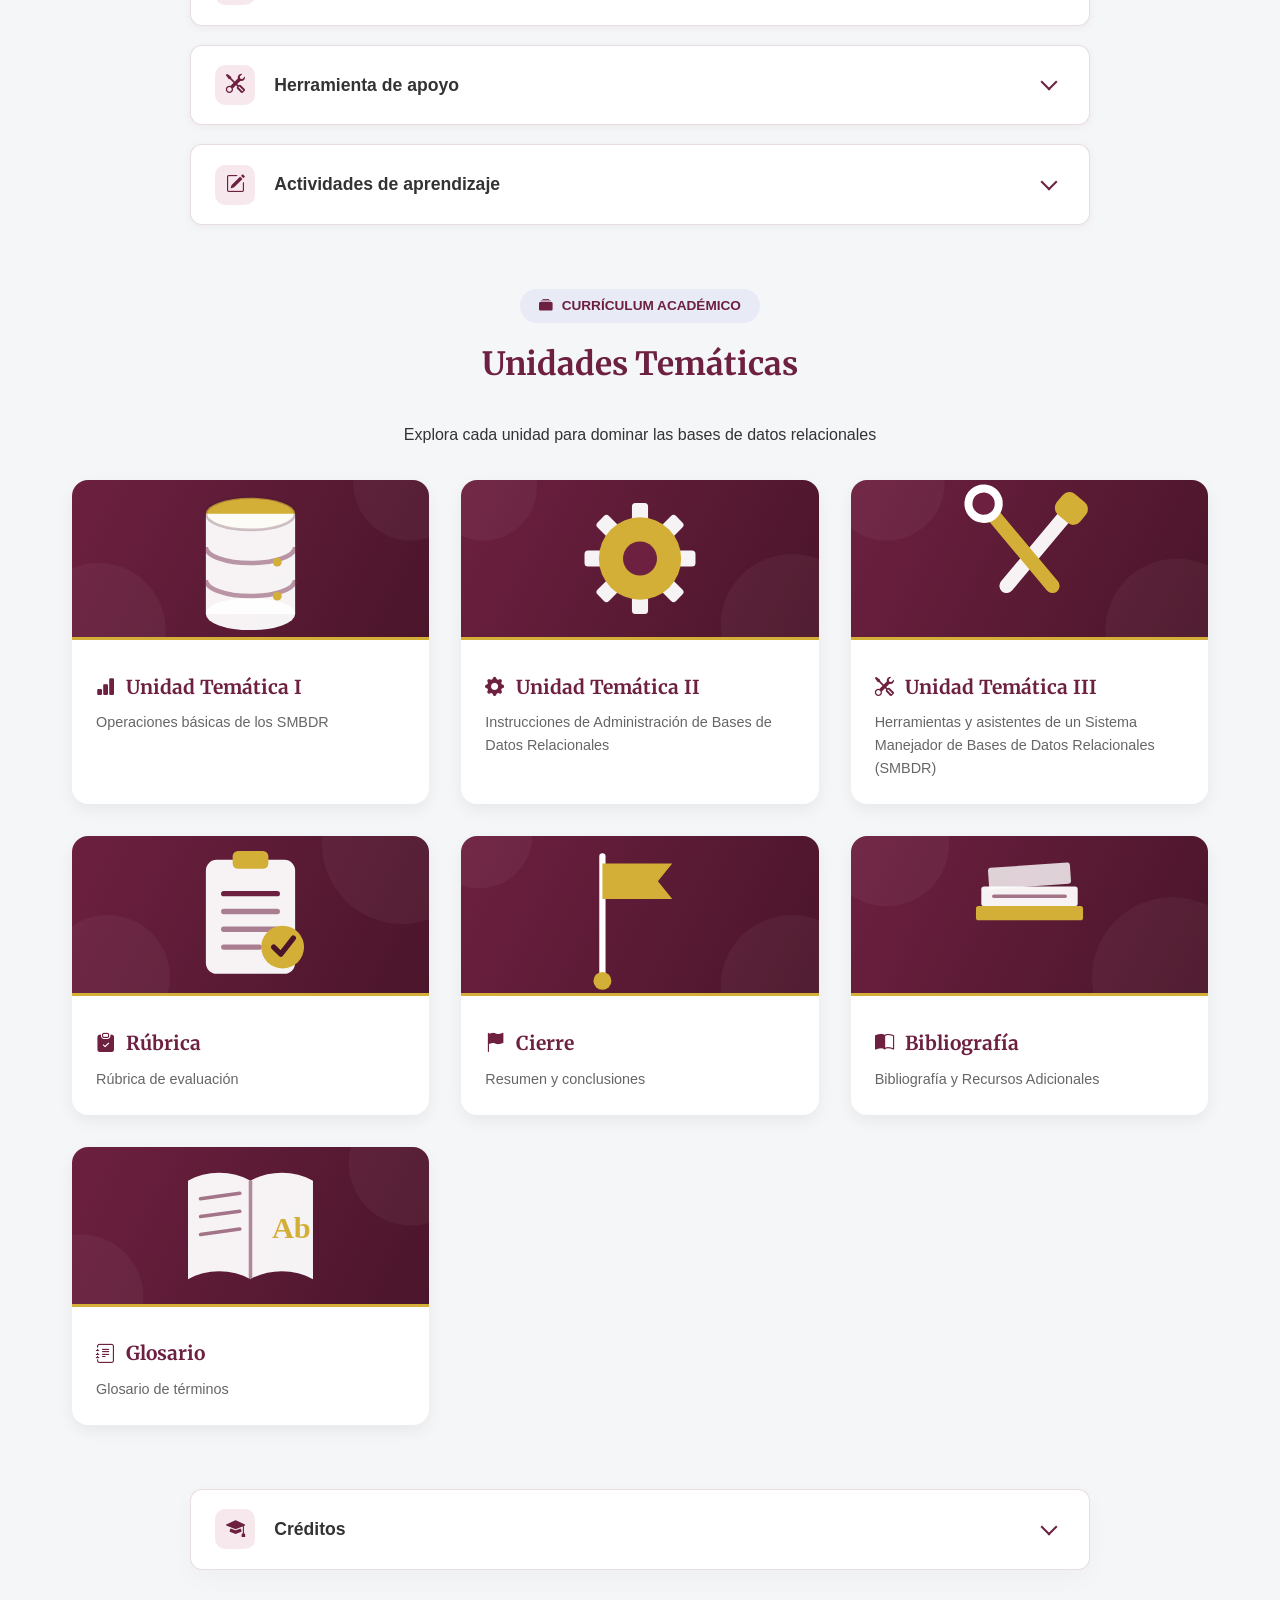
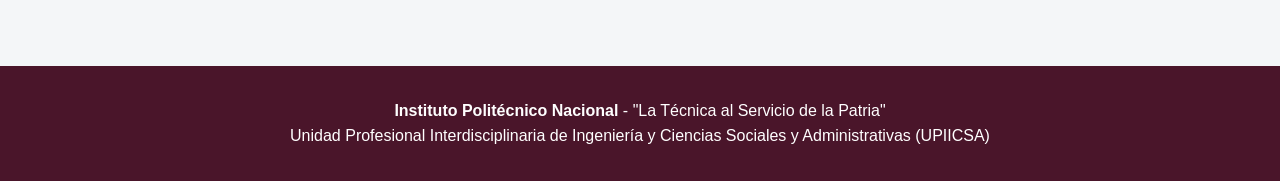
==== commit 10e7e256: "Se rediseñan los iconos con Bootstrap" ====
--- a/index.html
+++ b/index.html
@@ -59,12 +59,12 @@
                             <span class="icono-box"><i class="bi bi-clipboard-data-fill"></i></span> Actividad Diagnóstica
                         </div>
                     </summary>
-                    <div class="acordeon-content">
-                        <p>🎯 El objetivo de esta actividad es identificar los conocimientos previos de la unidad de aprendizaje, las necesidades, debilidades y fortalezas de los alumnos, para mejorar el aprendizaje.</p>
-                        <br>
-                        <p>✍️ Te pido de favor que al momento de contestar sea de forma sincera y con respeto, ya que será considerada para adecuar la planificación del docente. Te recuerdo que esta actividad no será considerada como parte de tu evaluación.</p>
-                        <br>
-                        <p>📥 Te solicito que des clic en el siguiente botón para descargar la actividad diagnóstica. Es necesario terminar la actividad para que posteriormente el docente pueda revisar la información.</p>
+                    <div class="acordeon-content" style="text-align: left;">
+                        <p><span class="icono-parrafo"><i class="bi bi-bullseye"></i></span>El objetivo de esta actividad es identificar los conocimientos previos de la unidad de aprendizaje, las necesidades, debilidades y fortalezas de los alumnos, para mejorar el aprendizaje.</p>
+                        <br>
+                        <p><span class="icono-parrafo"><i class="bi bi-pencil-fill"></i></span>Te pido de favor que al momento de contestar sea de forma sincera y con respeto, ya que será considerada para adecuar la planificación del docente. Te recuerdo que esta actividad no será considerada como parte de tu evaluación.</p>
+                        <br>
+                        <p><span class="icono-parrafo"><i class="bi bi-download"></i></span>Te solicito que des clic en el siguiente botón para descargar la actividad diagnóstica. Es necesario terminar la actividad para que posteriormente el docente pueda revisar la información.</p>
                         <div style="text-align: center; margin-top: 2rem; margin-bottom: 1rem;">
                             <a href="https://forms.gle/DcfDmKGo6Bxsdj8F9" target="_blank" class="btn-formulario">➡️ IR AL FORMULARIO</a>
                         </div>
@@ -79,31 +79,31 @@
                         </div>
                     </summary>
                     <div class="acordeon-content" style="text-align: left;">
-                        <p>🎯 La intención de este Polilibro de Administración de Base de Datos es apoyar a los estudiantes a que adquieran los conocimientos y la habilidad de administrar, asegurar y optimizar la información almacenada en un Sistema Manejador de Bases de Datos Relacionales (SMBDR), mediante el uso del lenguaje SQL y de las herramientas gráficas de administración. Para lograr lo anterior, se basará en la metodología de <strong>aprendizaje invertido en el aula</strong>. A fin de implementar esta metodología, se utilizarán videos educativos con el objetivo de que los estudiantes los vean y realicen las consultas y scripts SQL como tarea, para que posteriormente, en clase, estén preparados para aplicar lo que han aprendido.</p>
-                        <br>
-                        <p>⏱️ La unidad de aprendizaje de Administración de Base de Datos está diseñada a cursarse de manera presencial en 18 semanas con cuatro horas a la semana. Las horas totales por semestre son 72, de las cuales 36 son horas teoría y 36 son horas prácticas.</p>
-                        <br>
-                        <p>🧠 El estudiante tiene 21 horas dedicadas al aprendizaje autónomo para administrar su tiempo, identificar áreas de mejora, planificación de estrategias y la resolución de casos. Una propuesta para la resolución de casos es la aplicación de <strong>diagramas Entidad-Relación (E-R)</strong> y diagramas de flujo para la lógica de procedimientos almacenados y disparadores. Estos diagramas permiten a los estudiantes entender un proceso de principio a fin, organizando los elementos de manera que tengan sentido y sean fáciles de comprender por la fluidez lógica de las actividades, además de utilizar símbolos gráficos estandarizados. La elaboración de estos diagramas forma parte de la evaluación continua.</p>
-                        <br>
-                        <p>💻 Al basarse en una metodología de aprendizaje invertido en el aula, el estudiante, un día antes de la clase, realizará, mediante el uso de un cliente SQL (MySQL Workbench, SSMS, pgAdmin u Oracle SQL Developer), instrucciones para la creación, consulta y administración de objetos de la base de datos.</p>
-                        <br>
-                        <p>📺 La herramienta de apoyo para practicar las instrucciones SQL será a través de un canal de YouTube (ver la sección "Herramienta de apoyo" de este mismo acordeón para el enlace).</p>
-                        <br>
-                        <p>💻 Este es un canal externo al cual se hace referencia para apoyar a los estudiantes en la realización de las consultas e instrucciones SQL desde cero.</p>
-                        <br>
-                        <p>🏫 Después, en el laboratorio de cómputo aplicarán los conocimientos adquiridos un día antes; apoyados por el docente, realizarán nuevas consultas y resolverán casos en el ámbito de la administración de bases de datos relacionales. Los alumnos, primeramente, elaborarán una actividad, donde trabajarán colaborativamente, comprenderán y analizarán el caso. Posteriormente, de forma individual, utilizando SQL, realizarán un script con la intención de dar solución al caso propuesto, y tendrán que aplicar las distintas operaciones de administración (consultas, seguridad, transacciones, respaldos, etc.) sobre el SMBDR. Estas actividades serán consideradas en la evaluación continua.</p>
-                        <br>
-                        <p>🔄 Con la aplicación de estrategias de aprendizaje, el estudiante deberá estudiar las unidades temáticas incluidas en este Polilibro: la interpretación del enunciado, el diseño de la solución mediante un diagrama Entidad-Relación y, por último, la codificación en SQL. La herramienta para lograr lo anterior es el uso de un cliente SQL y el canal antes mencionado.</p>
-                        <br>
-                        <p>✍️ Se sugiere hacer uso de herramientas como <strong>draw.io / diagrams.net</strong> o <strong>LucidChart</strong> para elaborar los diagramas Entidad-Relación y de flujo, que servirán de apoyo a los estudiantes para diseñar sus bases de datos y procedimientos antes de codificarlos.</p>
-                        <br>
-                        <p>📊 Este Polilibro permite identificar la repartición de los contenidos de la unidad de aprendizaje de Administración de Base de Datos. Es importante identificar una distribución de los temas a estudiar con base en el tiempo.</p>
-                        <br>
-                        <p>👨‍🏫 El docente debe dar a conocer a los estudiantes el programa sintético de la unidad de aprendizaje de Administración de Base de Datos de la modalidad presencial, así como las indicaciones y la implementación de este Polilibro. Debido a que este Polilibro es de apoyo a la modalidad escolarizada, el acompañamiento del docente va a permitir a los estudiantes lograr adquirir los conocimientos y habilidades. También va a ofrecer apoyo para resolver las dudas, las actividades, ejercicios e identificar aspectos de incomprensión de los temas que contienen un alto nivel de abstracción. Por todo lo anterior, es importante contar con el apoyo de este Polilibro Administración de Base de Datos.</p>
-                        <br>
-                        <p>La herramienta que se va a utilizar para mantener una comunicación entre el docente y el alumno es <strong>Classroom</strong>, además de que permite asignar tareas, calificarlas y enviar comentarios entre varias clases. Esta es una alternativa que se va a utilizar en este Polilibro; será decisión del docente con qué herramienta va a trabajar.</p>
-                        <br>
-                        <p>Para finalizar, el docente tomará la decisión si considera la evaluación de las actividades que forman parte de la unidad de aprendizaje.</p>
+                        <p><span class="icono-parrafo"><i class="bi bi-bullseye"></i></span>La intención de este Polilibro de Administración de Base de Datos es apoyar a los estudiantes a que adquieran los conocimientos y la habilidad de administrar, asegurar y optimizar la información almacenada en un Sistema Manejador de Bases de Datos Relacionales (SMBDR), mediante el uso del lenguaje SQL y de las herramientas gráficas de administración. Para lograr lo anterior, se basará en la metodología de <strong>aprendizaje invertido en el aula</strong>. A fin de implementar esta metodología, se utilizarán videos educativos con el objetivo de que los estudiantes los vean y realicen las consultas y scripts SQL como tarea, para que posteriormente, en clase, estén preparados para aplicar lo que han aprendido.</p>
+                        <br>
+                        <p><span class="icono-parrafo"><i class="bi bi-clock-fill"></i></span>La unidad de aprendizaje de Administración de Base de Datos está diseñada a cursarse de manera presencial en 18 semanas con cuatro horas a la semana. Las horas totales por semestre son 72, de las cuales 36 son horas teoría y 36 son horas prácticas.</p>
+                        <br>
+                        <p><span class="icono-parrafo"><i class="bi bi-lightbulb-fill"></i></span>El estudiante tiene 21 horas dedicadas al aprendizaje autónomo para administrar su tiempo, identificar áreas de mejora, planificación de estrategias y la resolución de casos. Una propuesta para la resolución de casos es la aplicación de <strong>diagramas Entidad-Relación (E-R)</strong> y diagramas de flujo para la lógica de procedimientos almacenados y disparadores. Estos diagramas permiten a los estudiantes entender un proceso de principio a fin, organizando los elementos de manera que tengan sentido y sean fáciles de comprender por la fluidez lógica de las actividades, además de utilizar símbolos gráficos estandarizados. La elaboración de estos diagramas forma parte de la evaluación continua.</p>
+                        <br>
+                        <p><span class="icono-parrafo"><i class="bi bi-laptop-fill"></i></span>Al basarse en una metodología de aprendizaje invertido en el aula, el estudiante, un día antes de la clase, realizará, mediante el uso de un cliente SQL (MySQL Workbench, SSMS, pgAdmin u Oracle SQL Developer), instrucciones para la creación, consulta y administración de objetos de la base de datos.</p>
+                        <br>
+                        <p><span class="icono-parrafo"><i class="bi bi-youtube"></i></span>La herramienta de apoyo para practicar las instrucciones SQL será a través de un canal de YouTube (ver la sección "Herramienta de apoyo" de este mismo acordeón para el enlace).</p>
+                        <br>
+                        <p><span class="icono-parrafo"><i class="bi bi-play-btn-fill"></i></span>Este es un canal externo al cual se hace referencia para apoyar a los estudiantes en la realización de las consultas e instrucciones SQL desde cero.</p>
+                        <br>
+                        <p><span class="icono-parrafo"><i class="bi bi-building-fill"></i></span>Después, en el laboratorio de cómputo aplicarán los conocimientos adquiridos un día antes; apoyados por el docente, realizarán nuevas consultas y resolverán casos en el ámbito de la administración de bases de datos relacionales. Los alumnos, primeramente, elaborarán una actividad, donde trabajarán colaborativamente, comprenderán y analizarán el caso. Posteriormente, de forma individual, utilizando SQL, realizarán un script con la intención de dar solución al caso propuesto, y tendrán que aplicar las distintas operaciones de administración (consultas, seguridad, transacciones, respaldos, etc.) sobre el SMBDR. Estas actividades serán consideradas en la evaluación continua.</p>
+                        <br>
+                        <p><span class="icono-parrafo"><i class="bi bi-arrow-repeat"></i></span>Con la aplicación de estrategias de aprendizaje, el estudiante deberá estudiar las unidades temáticas incluidas en este Polilibro: la interpretación del enunciado, el diseño de la solución mediante un diagrama Entidad-Relación y, por último, la codificación en SQL. La herramienta para lograr lo anterior es el uso de un cliente SQL y el canal antes mencionado.</p>
+                        <br>
+                        <p><span class="icono-parrafo"><i class="bi bi-pencil-square"></i></span>Se sugiere hacer uso de herramientas como <strong>draw.io / diagrams.net</strong> o <strong>LucidChart</strong> para elaborar los diagramas Entidad-Relación y de flujo, que servirán de apoyo a los estudiantes para diseñar sus bases de datos y procedimientos antes de codificarlos.</p>
+                        <br>
+                        <p><span class="icono-parrafo"><i class="bi bi-bar-chart-fill"></i></span>Este Polilibro permite identificar la repartición de los contenidos de la unidad de aprendizaje de Administración de Base de Datos. Es importante identificar una distribución de los temas a estudiar con base en el tiempo.</p>
+                        <br>
+                        <p><span class="icono-parrafo"><i class="bi bi-person-workspace"></i></span>El docente debe dar a conocer a los estudiantes el programa sintético de la unidad de aprendizaje de Administración de Base de Datos de la modalidad presencial, así como las indicaciones y la implementación de este Polilibro. Debido a que este Polilibro es de apoyo a la modalidad escolarizada, el acompañamiento del docente va a permitir a los estudiantes lograr adquirir los conocimientos y habilidades. También va a ofrecer apoyo para resolver las dudas, las actividades, ejercicios e identificar aspectos de incomprensión de los temas que contienen un alto nivel de abstracción. Por todo lo anterior, es importante contar con el apoyo de este Polilibro Administración de Base de Datos.</p>
+                        <br>
+                        <p><span class="icono-parrafo"><i class="bi bi-chat-dots-fill"></i></span>La herramienta que se va a utilizar para mantener una comunicación entre el docente y el alumno es <strong>Classroom</strong>, además de que permite asignar tareas, calificarlas y enviar comentarios entre varias clases. Esta es una alternativa que se va a utilizar en este Polilibro; será decisión del docente con qué herramienta va a trabajar.</p>
+                        <br>
+                        <p><span class="icono-parrafo"><i class="bi bi-check2-circle"></i></span>Para finalizar, el docente tomará la decisión si considera la evaluación de las actividades que forman parte de la unidad de aprendizaje.</p>
                     </div>
                 </details>
 
@@ -215,11 +215,11 @@
                         </div>
                     </summary>
                     <div class="acordeon-content" style="text-align: left;">
-                        <p>📋 Las actividades, los ejercicios y las prácticas se encuentran por unidad temática en este Polilibro de Administración de Base de Datos. La intención de estas actividades es lograr el objetivo educativo y fortalecer la habilidad en el uso de instrucciones SQL y en la administración de un Sistema Manejador de Bases de Datos Relacionales (SMBDR). El acompañamiento del docente es esencial, ya que es la guía para la realización de estas actividades. Las evidencias de las actividades las entregarás en las sesiones presenciales y por los medios electrónicos que te indique tu profesor.</p>
-                        <br>
-                        <p>✅ Es importante hacer mención que las tareas forman parte de la evaluación continua. Los cuestionarios y ejercicios se realizarán de forma individual. Las prácticas de SQL y el proyecto integrador se realizarán en trabajo colaborativo en la sala de cómputo.</p>
-                        <br>
-                        <p>💬 Los medios de comunicación serán establecidos por el profesor.</p>
+                        <p><span class="icono-parrafo"><i class="bi bi-clipboard-data-fill"></i></span>Las actividades, los ejercicios y las prácticas se encuentran por unidad temática en este Polilibro de Administración de Base de Datos. La intención de estas actividades es lograr el objetivo educativo y fortalecer la habilidad en el uso de instrucciones SQL y en la administración de un Sistema Manejador de Bases de Datos Relacionales (SMBDR). El acompañamiento del docente es esencial, ya que es la guía para la realización de estas actividades. Las evidencias de las actividades las entregarás en las sesiones presenciales y por los medios electrónicos que te indique tu profesor.</p>
+                        <br>
+                        <p><span class="icono-parrafo"><i class="bi bi-check-circle-fill"></i></span>Es importante hacer mención que las tareas forman parte de la evaluación continua. Los cuestionarios y ejercicios se realizarán de forma individual. Las prácticas de SQL y el proyecto integrador se realizarán en trabajo colaborativo en la sala de cómputo.</p>
+                        <br>
+                        <p><span class="icono-parrafo"><i class="bi bi-chat-dots-fill"></i></span>Los medios de comunicación serán establecidos por el profesor.</p>
                         <div style="text-align: center; margin-top: 1.8rem;">
                             <a href="#tabla-evaluacion" class="btn-formulario"><i class="bi bi-table"></i> VER TABLA DE EVALUACIÓN</a>
                         </div>
--- a/css/style.css
+++ b/css/style.css
@@ -1475,4 +1475,23 @@
     .modal-caja {
         padding: 1.2rem;
     }
+}
+
+/* =========================================
+   ÍCONO INLINE DE PÁRRAFO (reemplaza emojis)
+   ========================================= */
+
+.icono-parrafo {
+    display: inline-flex;
+    align-items: center;
+    justify-content: center;
+    width: 26px;
+    height: 26px;
+    background-color: #F7E8EE;
+    color: var(--guinda);
+    border-radius: 50%;
+    font-size: 0.8rem;
+    margin-right: 0.5rem;
+    flex-shrink: 0;
+    vertical-align: middle;
 }
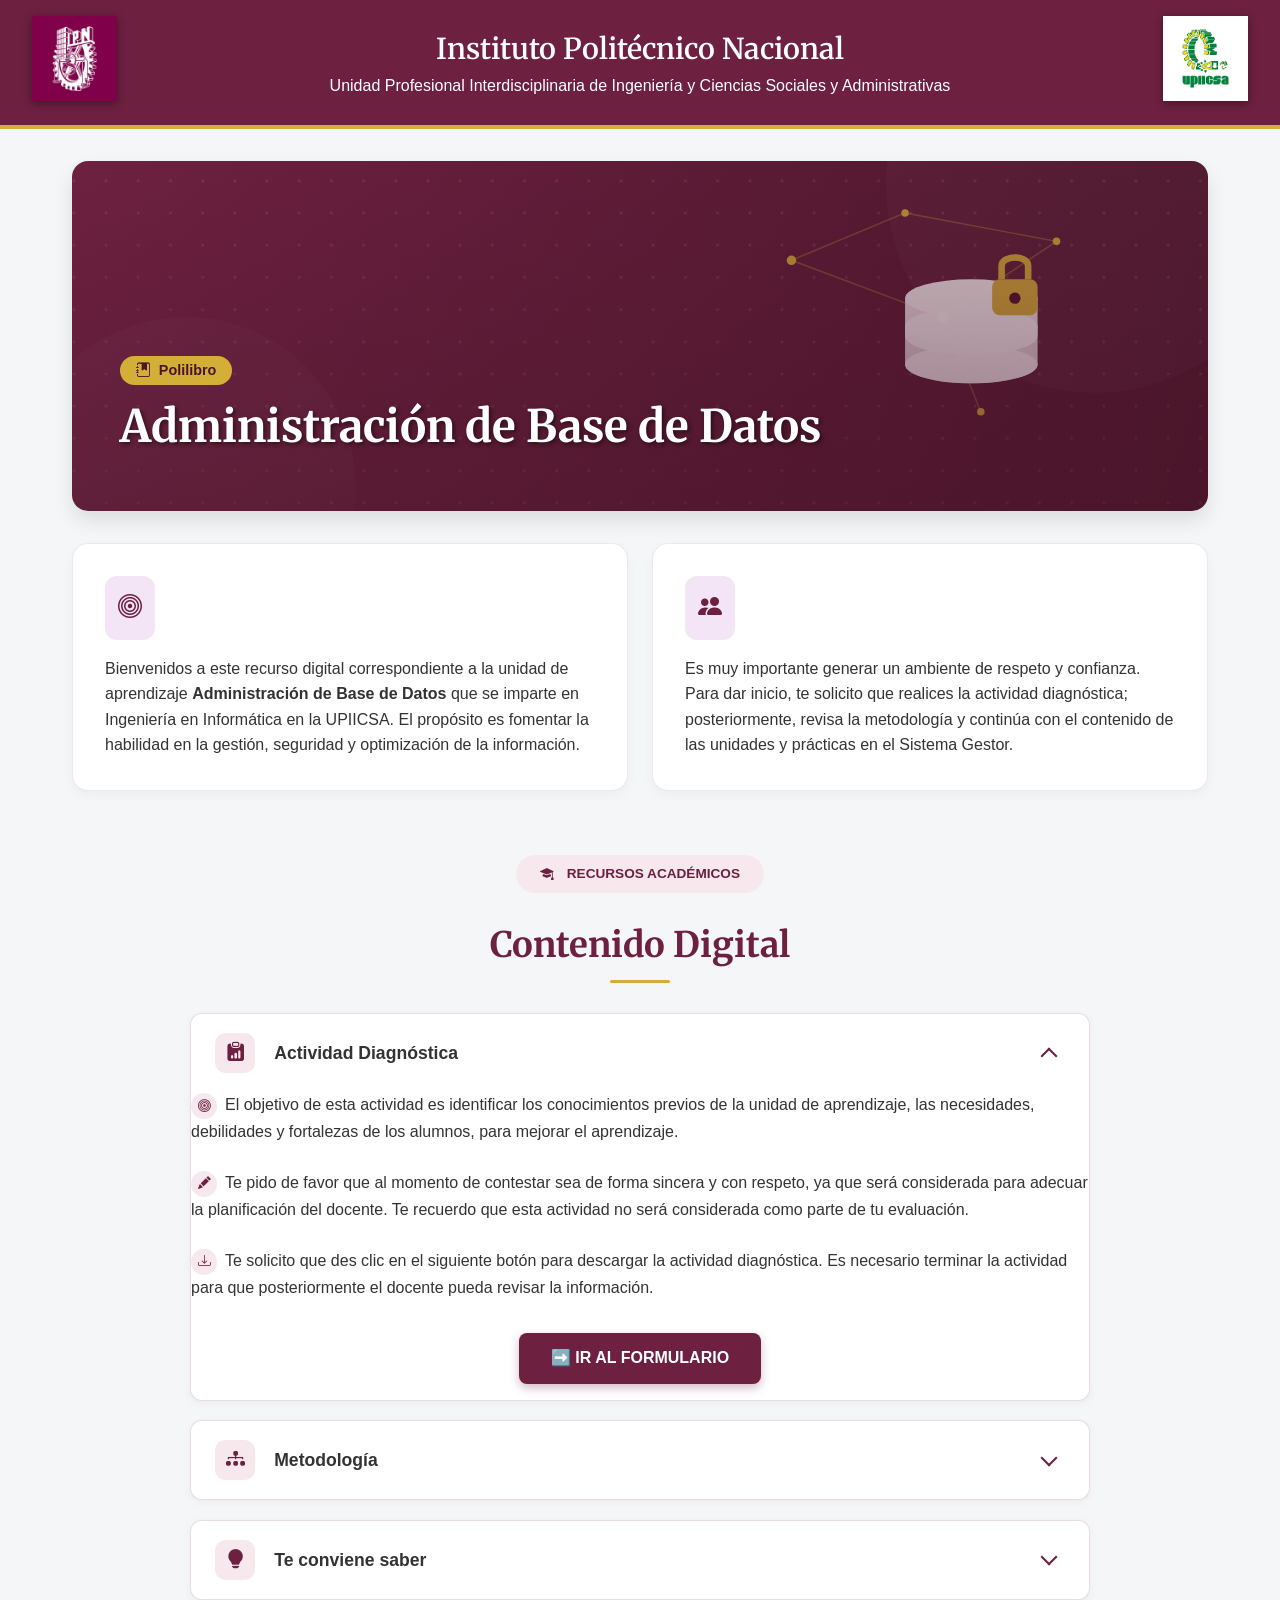
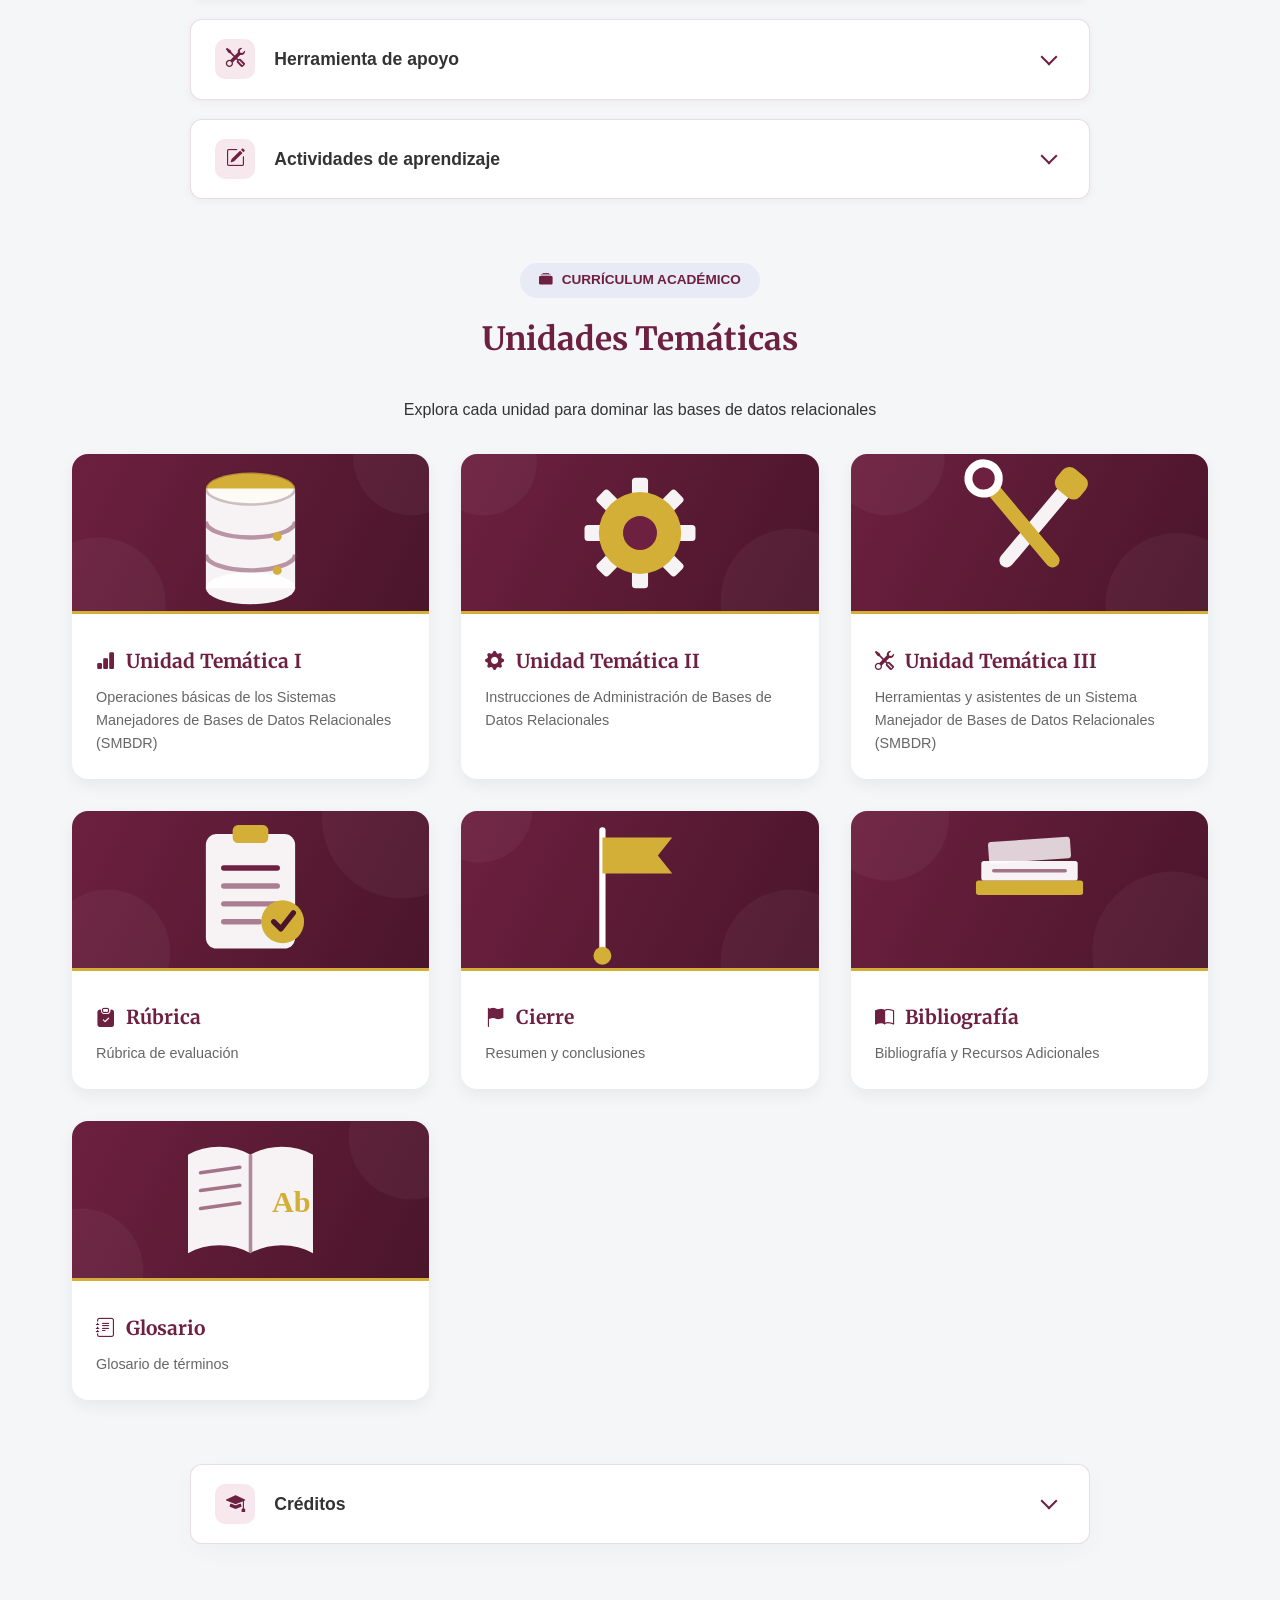
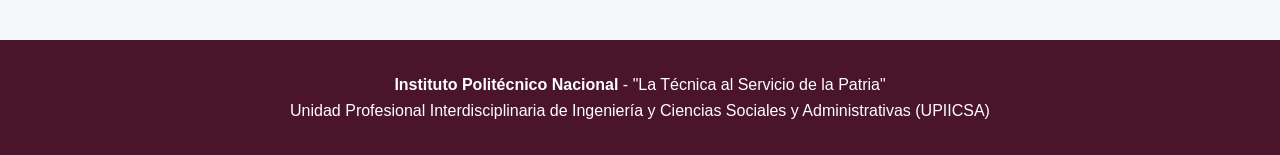
==== commit 924e0b87: "Se corrige Te conviene Saber" ====
--- a/index.html
+++ b/index.html
@@ -36,7 +36,7 @@
         <section class="intro-grid">
             <div class="intro-card">
                 <span class="icono-intro"><i class="bi bi-bullseye"></i></span>
-                <p>Bienvenidos a este recurso digital correspondiente a la unidad de aprendizaje <strong>Administración de Base de Datos</strong> que se imparte en la Licenciatura en Ciencias de la Informática de la UPIICSA. El propósito es fomentar la habilidad en la gestión, seguridad y optimización de la información.</p>
+                <p>Bienvenidos a este recurso digital correspondiente a la unidad de aprendizaje <strong>Administración de Base de Datos</strong> que se imparte en Ingeniería en Informática en la UPIICSA. El propósito es fomentar la habilidad en la gestión, seguridad y optimización de la información.</p>
             </div>
             <div class="intro-card">
                 <span class="icono-intro"><i class="bi bi-people-fill"></i></span>
@@ -116,12 +116,12 @@
                     </summary>
                     <div class="acordeon-content" style="text-align: left;">
                         <h4 style="color: var(--guinda); margin-top: 0;"><i class="bi bi-journal-bookmark-fill"></i> Introducción</h4>
-                        <p>Este recurso digital se basa en el programa académico de la unidad de aprendizaje <strong>Administración de Base de Datos</strong>, de la Licenciatura en Ciencias de la Informática de la UPIICSA, que contiene el siguiente propósito con sus unidades temáticas y sus respectivas unidades de competencia.</p>
+                        <p>Este recurso digital se basa en el programa académico de la unidad de aprendizaje <strong>Administración de Base de Datos</strong>, de Ingeniería en Informática en la UPIICSA, que contiene el siguiente propósito con sus unidades temáticas y sus respectivas unidades de competencia.</p>
 
                         <h4 style="color: var(--guinda); margin-top: 1.4rem;"><i class="bi bi-bullseye"></i> Propósito de la Unidad de aprendizaje</h4>
-                        <p>Emplea instrucciones estándar del lenguaje SQL y herramientas de administración para operar un Sistema Manejador de Bases de Datos Relacionales (SMBDR), aplicando el modelo relacional, la seguridad e integridad de la información, el control de concurrencia, los respaldos y recuperación, y las herramientas gráficas de administración automatizada.</p>
-
-                        <h4 style="color: var(--guinda-oscuro); margin-top: 1.8rem; border-top: 1px dashed rgba(109,32,64,0.25); padding-top: 1.2rem;"><i class="bi bi-bar-chart-fill"></i> Unidad Temática I: Operaciones básicas de los SMBDR</h4>
+                        <p>Administra Bases de Datos y su ambiente a partir de sus operaciones básicas, instrucciones, funciones de administración, herramientas y asistentes de los Sistemas Manejadores de Bases de Datos Relacionales (SMBDR).</p>
+
+                        <h4 style="color: var(--guinda-oscuro); margin-top: 1.8rem; border-top: 1px dashed rgba(109,32,64,0.25); padding-top: 1.2rem;"><i class="bi bi-bar-chart-fill"></i> Unidad Temática I: Operaciones básicas de los Sistemas Manejadores de Bases de Datos Relacionales (SMBDR)</h4>
                         <p><strong style="color: var(--guinda);"><i class="bi bi-bullseye"></i> Unidad de competencia:</strong> Usa instrucciones de operaciones de manejo de información con base en el SQL como lenguaje estándar de los SMBDR.</p>
                         <ul style="list-style: none; padding-left: 0; margin-top: 0.6rem; line-height: 2;">
                             <li><strong>1.1</strong> <i class="bi bi-list-check" style="color: var(--dorado);"></i> Funciones de SMBDR</li>
@@ -141,7 +141,7 @@
                             <li><strong>2.5</strong> <i class="bi bi-cloud-arrow-up-fill" style="color: var(--dorado);"></i> Respaldos y recuperación de las Bases de Datos Relacionales</li>
                         </ul>
 
-                        <h4 style="color: var(--guinda-oscuro); margin-top: 1.8rem; border-top: 1px dashed rgba(109,32,64,0.25); padding-top: 1.2rem;"><i class="bi bi-tools"></i> Unidad Temática III: Herramientas y asistentes de un SMBDR</h4>
+                        <h4 style="color: var(--guinda-oscuro); margin-top: 1.8rem; border-top: 1px dashed rgba(109,32,64,0.25); padding-top: 1.2rem;"><i class="bi bi-tools"></i> Unidad Temática III: Herramientas y asistentes de un Sistema Manejador de Bases de Datos Relacionales (SMBDR)</h4>
                         <p><strong style="color: var(--guinda);"><i class="bi bi-bullseye"></i> Unidad de competencia:</strong> Utiliza herramientas y asistentes de administración automatizada a partir de los alcances de los SMBDR.</p>
                         <ul style="list-style: none; padding-left: 0; margin-top: 0.6rem; line-height: 2;">
                             <li><strong>3.1</strong> <i class="bi bi-diagram-3" style="color: var(--dorado);"></i> Herramienta para crear y administrar la estructura de Base de Datos Relacionales</li>
@@ -175,8 +175,8 @@
 
                         <h4 style="color: var(--guinda); margin-top: 1.3rem;"><i class="bi bi-youtube"></i> Canal de video</h4>
                         <p>Un día antes de cada sesión práctica, apóyate en tutoriales en video para preparar tus consultas y scripts SQL:</p>
-                        <p><a href="#" target="_blank" class="btn-formulario" style="font-size: 0.9rem; padding: 0.6rem 1.4rem;">▶ Ver canal de YouTube recomendado</a></p>
-                        <p style="font-size: 0.85rem; color: var(--gris-texto);"><em>Canal externo de apoyo — el docente indicará el enlace vigente si el botón aún no está activo.</em></p>
+                        <p><a href="https://www.youtube.com/freecodecampespanol" target="_blank" class="btn-formulario" style="font-size: 0.9rem; padding: 0.6rem 1.4rem;">▶ Ver canal de YouTube recomendado</a></p>
+                        <p style="font-size: 0.85rem; color: var(--gris-texto);"><em>Canal externo de apoyo: <strong>freeCodeCamp Español</strong> — ahí encontrarás el curso "Aprende SQL: Curso desde cero en español" (2026). El docente puede indicar un enlace alterno si lo prefiere.</em></p>
 
                         <h4 style="color: var(--guinda); margin-top: 1.3rem;"><i class="bi bi-people-fill"></i> Foros y comunidades</h4>
                         <ul style="margin-left: 1.5rem; line-height: 1.8;">
@@ -201,6 +201,14 @@
 
                         <h4 style="color: var(--guinda); margin-top: 1.3rem;"><i class="bi bi-diagram-2-fill"></i> Herramientas de diagramación</h4>
                         <p>Para el diseño de tus diagramas Entidad-Relación y de flujo antes de codificar, puedes usar <strong>draw.io / diagrams.net</strong> o <strong>LucidChart</strong>.</p>
+                        <p style="margin-top: 0.8rem;">Descarga del SMBDR con el que vayas a trabajar:</p>
+                        <ul style="margin-left: 1.5rem; line-height: 1.8;">
+                            <li><a href="https://dev.mysql.com/downloads/mysql/" target="_blank">MySQL Community Server</a></li>
+                            <li><a href="https://www.postgresql.org/download/" target="_blank">PostgreSQL</a></li>
+                            <li><a href="https://www.microsoft.com/en-us/sql-server/sql-server-downloads" target="_blank">Microsoft SQL Server (edición Express/Developer, gratuitas)</a></li>
+                            <li><a href="https://www.oracle.com/database/technologies/xe-downloads.html" target="_blank">Oracle Database Express Edition (XE)</a></li>
+                            <li><a href="https://mariadb.org/download/" target="_blank">MariaDB Server</a></li>
+                        </ul>
 
                         <h4 style="color: var(--guinda); margin-top: 1.3rem;"><i class="bi bi-chat-dots-fill"></i> Comunicación con el docente</h4>
                         <p>La herramienta para mantener la comunicación, asignar tareas y recibir retroalimentación será <strong>Google Classroom</strong>; el medio definitivo queda a criterio de tu profesor.</p>
@@ -238,7 +246,7 @@
                     <img src="pictures/uni1-card.svg" alt="Unidad 1">
                     <div class="unidad-card-body">
                         <h3><i class="bi bi-bar-chart-fill"></i> Unidad Temática I</h3>
-                        <p>Operaciones básicas de los SMBDR</p>
+                        <p>Operaciones básicas de los Sistemas Manejadores de Bases de Datos Relacionales (SMBDR)</p>
                     </div>
                 </a>
 
@@ -371,52 +379,87 @@
                     </thead>
                     <tbody>
                         <tr>
-                            <td class="eval-unidad" rowspan="2">Unidad Temática I<br><small>Operaciones básicas de los SMBDR</small></td>
-                            <td>Tarea — Cuestionario Unidad I</td>
-                            <td>Reporte de examen</td>
+                            <td class="eval-unidad" rowspan="4">Unidad Temática I<br><small>Operaciones básicas de los Sistemas Manejadores de Bases de Datos Relacionales (SMBDR)</small></td>
+                            <td>UTI_A1 — Funciones de SMBDR</td>
+                            <td>Documento PDF</td>
+                            <td class="eval-porcentaje">5%</td>
+                            <td class="eval-total" rowspan="4">20%</td>
+                        </tr>
+                        <tr>
+                            <td>UTI_A2 — Evaluación de las 12 reglas de Codd</td>
+                            <td>Documento PDF</td>
+                            <td class="eval-porcentaje">5%</td>
+                        </tr>
+                        <tr>
+                            <td>UTI_A3 — Creación de una BD con DDL (Biblioteca)</td>
+                            <td>Script SQL + captura + PDF</td>
+                            <td class="eval-porcentaje">5%</td>
+                        </tr>
+                        <tr>
+                            <td>UTI_A4 — DML, DCL y TCL</td>
+                            <td>Script SQL + captura + PDF</td>
+                            <td class="eval-porcentaje">5%</td>
+                        </tr>
+
+                        <tr>
+                            <td class="eval-unidad" rowspan="6">Unidad Temática II<br><small>Instrucciones de Administración de Bases de Datos Relacionales</small></td>
+                            <td>UTII_A1 — Consulta multitabla (JOIN)</td>
+                            <td>Script SQL + capturas + PDF</td>
+                            <td class="eval-porcentaje">5%</td>
+                            <td class="eval-total" rowspan="6">30%</td>
+                        </tr>
+                        <tr>
+                            <td>UTII_A2 — Procedimiento almacenado</td>
+                            <td>Script SQL + captura + PDF</td>
+                            <td class="eval-porcentaje">5%</td>
+                        </tr>
+                        <tr>
+                            <td>UTII_A3 — Disparador (trigger) de auditoría</td>
+                            <td>Script SQL + captura + PDF</td>
+                            <td class="eval-porcentaje">5%</td>
+                        </tr>
+                        <tr>
+                            <td>UTII_A4 — Seguridad e integridad</td>
+                            <td>Script SQL + capturas + PDF</td>
+                            <td class="eval-porcentaje">5%</td>
+                        </tr>
+                        <tr>
+                            <td>UTII_A5 — Concurrencia y bloqueos</td>
+                            <td>Documento PDF</td>
+                            <td class="eval-porcentaje">5%</td>
+                        </tr>
+                        <tr>
+                            <td>UTII_A6 — Respaldo y recuperación</td>
+                            <td>Archivo de respaldo + capturas + PDF</td>
+                            <td class="eval-porcentaje">5%</td>
+                        </tr>
+
+                        <tr>
+                            <td class="eval-unidad" rowspan="5">Unidad Temática III<br><small>Herramientas y asistentes de un Sistema Manejador de Bases de Datos Relacionales (SMBDR)</small></td>
+                            <td>UTIII_A1 — Creación de usuarios</td>
+                            <td>Script/capturas + PDF</td>
                             <td class="eval-porcentaje">10%</td>
-                            <td class="eval-total" rowspan="2">20%</td>
-                        </tr>
-                        <tr>
-                            <td>Práctica — Creación de tablas y consultas DDL/DML</td>
-                            <td>Reporte de práctica</td>
+                            <td class="eval-total" rowspan="5">50%</td>
+                        </tr>
+                        <tr>
+                            <td>UTIII_A2 — Creación y asignación de privilegios</td>
+                            <td>Script SQL + captura + PDF</td>
                             <td class="eval-porcentaje">10%</td>
                         </tr>
-
-                        <tr>
-                            <td class="eval-unidad" rowspan="3">Unidad Temática II<br><small>Instrucciones de Administración de BDR</small></td>
-                            <td>Tarea — Cuestionario Unidad II</td>
-                            <td>Reporte de examen</td>
+                        <tr>
+                            <td>UTIII_A3 — Diagrama E-R y normalización</td>
+                            <td>PDF + script SQL + captura</td>
                             <td class="eval-porcentaje">10%</td>
-                            <td class="eval-total" rowspan="3">30%</td>
-                        </tr>
-                        <tr>
-                            <td>Práctica — Consultas multitabla y funciones de agregación</td>
-                            <td>Reporte de práctica</td>
+                        </tr>
+                        <tr>
+                            <td>UTIII_A4 — Respaldo, recuperación y bitácora</td>
+                            <td>Capturas + PDF</td>
                             <td class="eval-porcentaje">10%</td>
                         </tr>
                         <tr>
-                            <td>Práctica — Transacciones, procedimientos y respaldos</td>
-                            <td>Reporte de práctica</td>
+                            <td>UTIII_A5 — Configuración y mantenimiento</td>
+                            <td>Capturas + PDF</td>
                             <td class="eval-porcentaje">10%</td>
-                        </tr>
-
-                        <tr>
-                            <td class="eval-unidad" rowspan="3">Unidad Temática III<br><small>Herramientas y asistentes de un SMBDR</small></td>
-                            <td>Práctica — Administración de usuarios y privilegios</td>
-                            <td>Reporte de práctica</td>
-                            <td class="eval-porcentaje">10%</td>
-                            <td class="eval-total" rowspan="3">50%</td>
-                        </tr>
-                        <tr>
-                            <td>Práctica — Respaldo y recuperación con asistente gráfico</td>
-                            <td>Reporte de práctica</td>
-                            <td class="eval-porcentaje">10%</td>
-                        </tr>
-                        <tr>
-                            <td>Proyecto Integrador — Diseño E-R y normalización</td>
-                            <td>Documento y diagrama</td>
-                            <td class="eval-porcentaje">30%</td>
                         </tr>
                     </tbody>
                     <tfoot>
@@ -427,6 +470,9 @@
                     </tfoot>
                 </table>
             </div>
+            <div style="text-align: center; margin-top: 1.8rem;">
+                <a href="#!" class="modal-btn-salir"><i class="bi bi-x-circle-fill"></i> Salir</a>
+            </div>
         </div>
     </div>
 
--- a/css/style.css
+++ b/css/style.css
@@ -1000,6 +1000,90 @@
     box-shadow: 0 6px 16px rgba(212, 175, 55, 0.4);
 }
 
+/* =========================================
+   NAVEGACIÓN ANTERIOR / INICIO / SIGUIENTE
+   ========================================= */
+
+.nav-paginacion {
+    display: flex;
+    flex-wrap: wrap;
+    justify-content: center;
+    align-items: center;
+    gap: 1.2rem;
+    width: 100%;
+    max-width: 1200px;
+    margin: 3rem auto 2.5rem;
+    padding: 0 2rem;
+    box-sizing: border-box;
+}
+
+.btn-nav-lateral {
+    display: inline-flex;
+    align-items: center;
+    justify-content: center;
+    gap: 0.5rem;
+    width: 200px;
+    padding: 0.6rem 1rem;
+    border-radius: 10px;
+    text-decoration: none;
+    font-weight: 600;
+    font-size: 0.85rem;
+    border: 2px solid var(--guinda);
+    color: var(--guinda);
+    background-color: var(--blanco);
+    transition: transform 0.25s ease, box-shadow 0.25s ease, background-color 0.25s ease, color 0.25s ease;
+    box-shadow: 0 2px 6px rgba(109, 32, 64, 0.08);
+    white-space: nowrap;
+    text-align: center;
+}
+
+.btn-nav-lateral:hover {
+    background-color: var(--guinda);
+    color: var(--blanco);
+    transform: translateY(-3px);
+    box-shadow: 0 8px 16px rgba(109, 32, 64, 0.25);
+}
+
+.btn-nav-lateral i {
+    font-size: 1.15rem;
+    transition: transform 0.25s ease;
+}
+
+.nav-siguiente:hover i.bi-arrow-right-circle-fill {
+    transform: translateX(4px);
+}
+.nav-anterior:hover i.bi-arrow-left-circle-fill {
+    transform: translateX(-4px);
+}
+
+.btn-nav-inicio {
+    background-color: var(--guinda);
+    color: var(--blanco);
+    border-color: var(--guinda);
+    box-shadow: 0 4px 12px rgba(109, 32, 64, 0.3);
+}
+
+.btn-nav-inicio:hover {
+    background-color: var(--dorado);
+    color: var(--guinda-oscuro);
+    border-color: var(--dorado);
+    transform: translateY(-3px) scale(1.03);
+    box-shadow: 0 8px 18px rgba(212, 175, 55, 0.4);
+}
+
+/* Ajustes móviles para la navegación de páginas */
+@media (max-width: 768px) {
+    .nav-paginacion {
+        flex-direction: column;
+        gap: 0.9rem;
+        margin: 2rem auto 1.5rem;
+        padding: 0 1.2rem;
+    }
+    .nav-paginacion .nav-vacio {
+        display: none;
+    }
+}
+
 /* Ajustes móviles para la sección de descarga de examen */
     .examen-container {
         padding: 1.5rem;
@@ -1395,6 +1479,27 @@
     color: var(--guinda-oscuro);
 }
 
+.modal-btn-salir {
+    display: inline-flex;
+    align-items: center;
+    gap: 0.5rem;
+    background-color: var(--guinda);
+    color: var(--blanco);
+    border: 2px solid var(--guinda);
+    padding: 0.7rem 1.8rem;
+    border-radius: 10px;
+    font-weight: 600;
+    text-decoration: none;
+    transition: background-color 0.25s ease, border-color 0.25s ease, color 0.25s ease, transform 0.25s ease;
+}
+
+.modal-btn-salir:hover {
+    background-color: var(--dorado);
+    border-color: var(--dorado);
+    color: var(--guinda-oscuro);
+    transform: translateY(-2px);
+}
+
 .modal-titulo {
     color: var(--guinda-oscuro);
     text-align: center;
@@ -1494,4 +1599,174 @@
     margin-right: 0.5rem;
     flex-shrink: 0;
     vertical-align: middle;
+}
+
+/* =========================================
+   ACTIVIDADES DE LA UNIDAD (tarjetas)
+   ========================================= */
+
+.actividades-intro {
+    color: #4A5568;
+    margin-bottom: 1.8rem;
+    line-height: 1.7;
+}
+
+.tarjeta-actividad {
+    border-radius: 12px;
+    overflow: hidden;
+    margin-bottom: 2rem;
+    border: 1px solid rgba(109, 32, 64, 0.12);
+    box-shadow: 0 4px 12px rgba(109, 32, 64, 0.08);
+}
+
+.tarjeta-actividad:last-child {
+    margin-bottom: 0;
+}
+
+.actividad-header {
+    background: linear-gradient(135deg, var(--guinda), var(--guinda-oscuro));
+    padding: 1.3rem 1.6rem;
+    display: flex;
+    align-items: center;
+    gap: 1rem;
+    flex-wrap: wrap;
+}
+
+.actividad-badge {
+    background-color: var(--dorado);
+    color: var(--guinda-oscuro);
+    font-weight: 700;
+    font-size: 0.8rem;
+    padding: 0.3rem 0.85rem;
+    border-radius: 20px;
+    letter-spacing: 0.03em;
+    white-space: nowrap;
+}
+
+.actividad-titulo {
+    color: var(--blanco);
+    font-size: 1.15rem;
+    margin: 0;
+    display: flex;
+    align-items: center;
+    gap: 0.6rem;
+    overflow-wrap: break-word;
+    word-break: break-word;
+    min-width: 0;
+}
+
+.actividad-header {
+    min-width: 0;
+}
+
+.actividad-body {
+    background-color: var(--blanco);
+    padding: 1.8rem 1.6rem;
+}
+
+.actividad-bloque {
+    margin-bottom: 1.6rem;
+}
+
+.actividad-bloque:last-child {
+    margin-bottom: 0;
+}
+
+.actividad-etiqueta {
+    font-weight: 700;
+    color: var(--guinda);
+    text-transform: uppercase;
+    font-size: 0.85rem;
+    letter-spacing: 0.04em;
+    display: flex;
+    align-items: center;
+    gap: 0.5rem;
+    margin-bottom: 0.7rem;
+}
+
+.actividad-bloque p {
+    color: #4A5568;
+    line-height: 1.7;
+    margin-bottom: 0.5rem;
+}
+
+.actividad-bloque p:last-child {
+    margin-bottom: 0;
+}
+
+.actividad-lista {
+    list-style: none;
+    margin: 0;
+    padding: 0;
+    counter-reset: actividad-num;
+}
+
+.actividad-lista li {
+    counter-increment: actividad-num;
+    position: relative;
+    padding-left: 1.9rem;
+    margin-bottom: 0.7rem;
+    color: #4A5568;
+    line-height: 1.7;
+}
+
+.actividad-lista li:last-child {
+    margin-bottom: 0;
+}
+
+.actividad-lista li::before {
+    content: counter(actividad-num) ".";
+    position: absolute;
+    left: 0;
+    font-weight: 700;
+    color: var(--guinda);
+}
+
+.actividad-lista-alpha {
+    counter-reset: actividad-alpha;
+}
+
+.actividad-lista-alpha li {
+    counter-increment: actividad-alpha;
+}
+
+.actividad-lista-alpha li::before {
+    content: counter(actividad-alpha, lower-alpha) ")";
+}
+
+.actividad-footer {
+    background-color: #FBF3E3;
+    padding: 1rem 1.6rem;
+    display: flex;
+    justify-content: space-between;
+    align-items: center;
+    flex-wrap: wrap;
+    gap: 0.8rem;
+    border-top: 1px solid rgba(212, 175, 55, 0.35);
+}
+
+.actividad-footer-texto {
+    color: #8A6D1F;
+    font-size: 0.9rem;
+}
+
+.actividad-valor {
+    background-color: var(--dorado);
+    color: var(--guinda-oscuro);
+    font-weight: 700;
+    font-size: 0.85rem;
+    padding: 0.4rem 0.9rem;
+    border-radius: 20px;
+    white-space: nowrap;
+    display: inline-flex;
+    align-items: center;
+    gap: 0.4rem;
+}
+
+@media (max-width: 600px) {
+    .actividad-header,
+    .actividad-footer {
+        flex-direction: column;
+        align-items: flex-start;
+    }
 }
